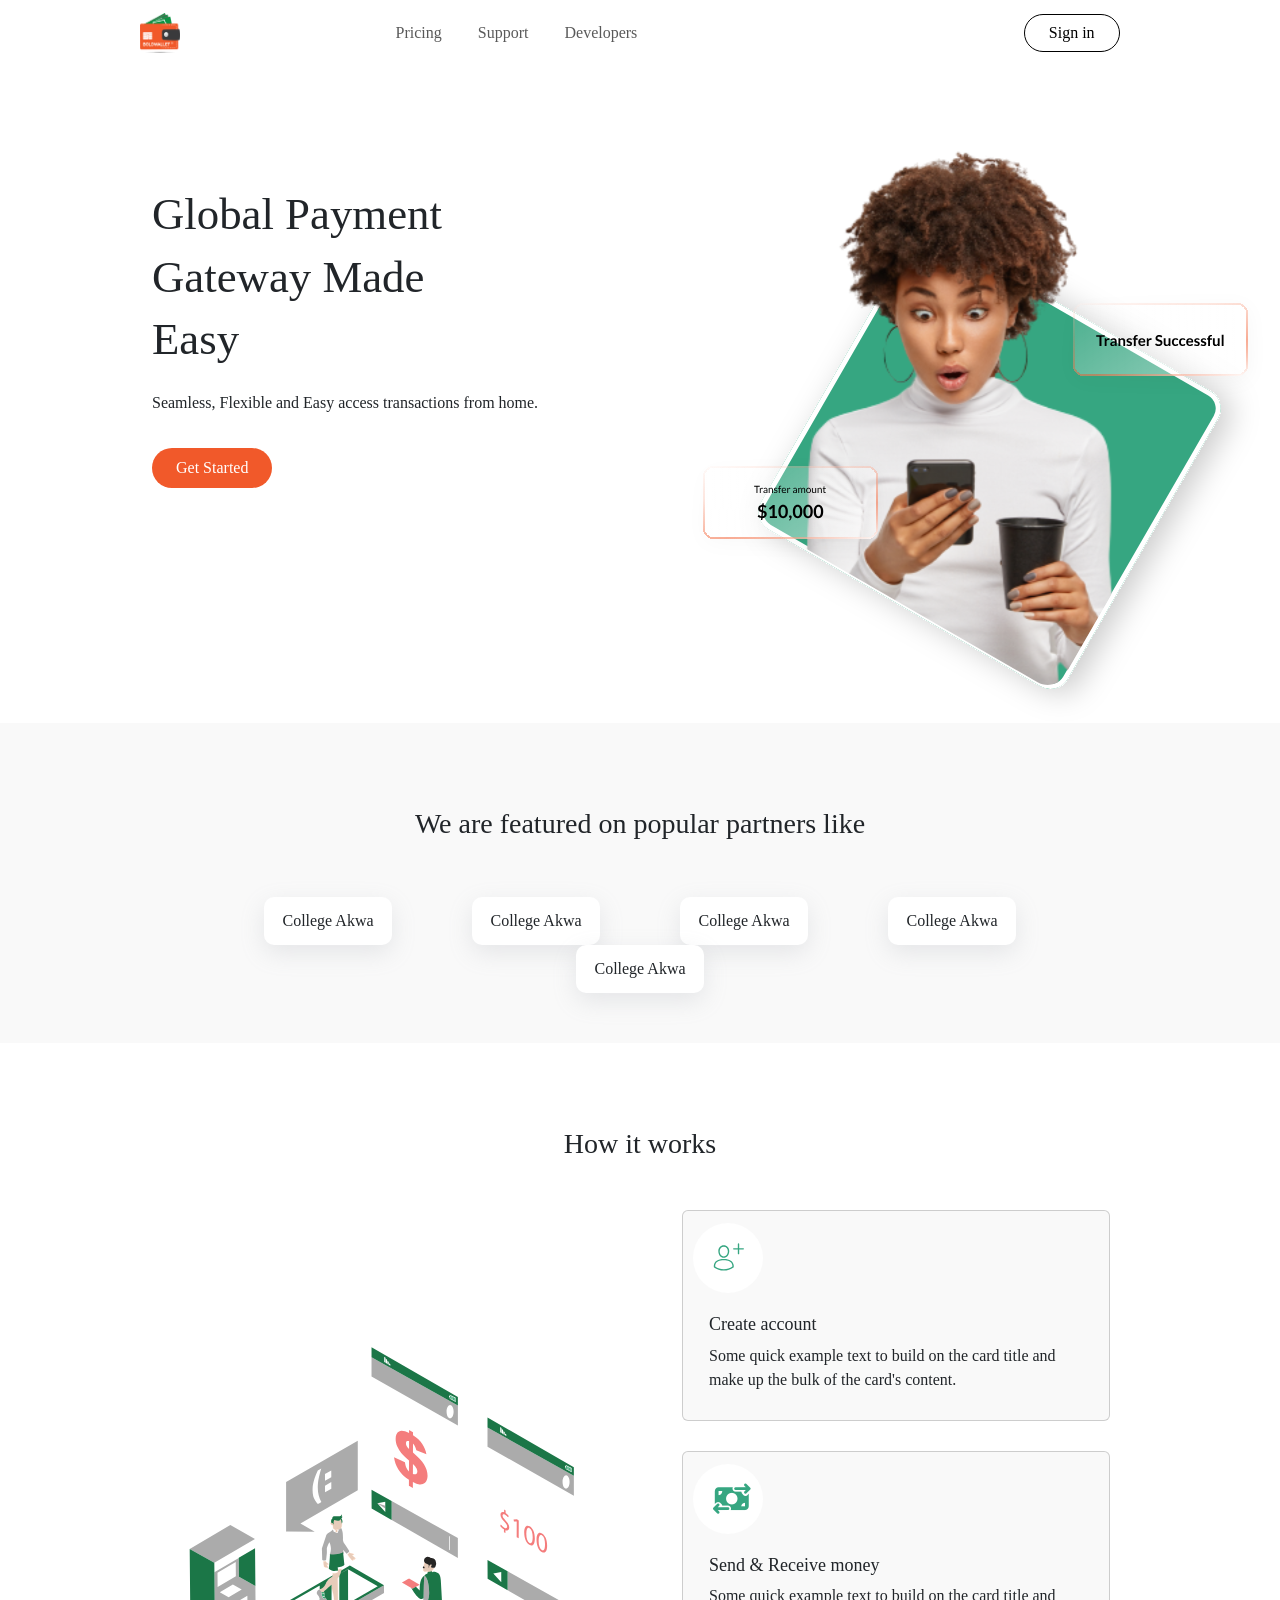
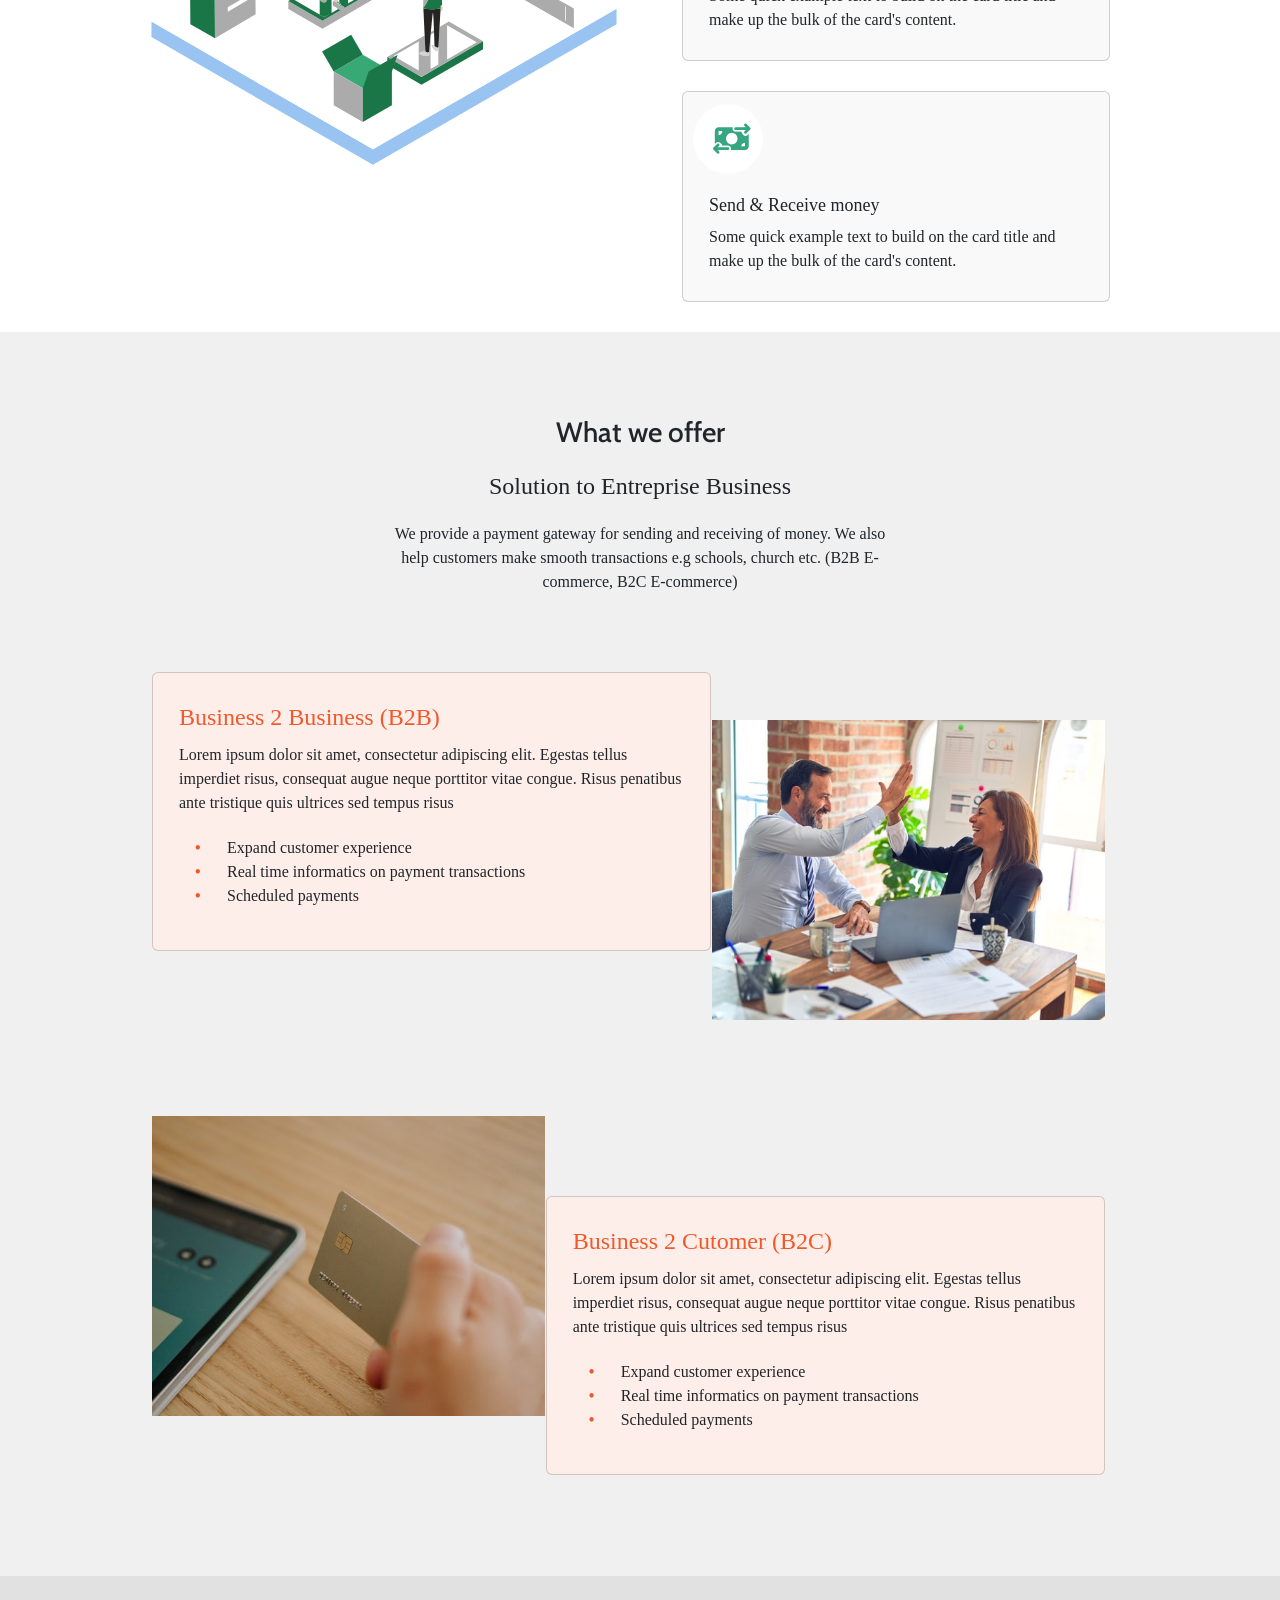
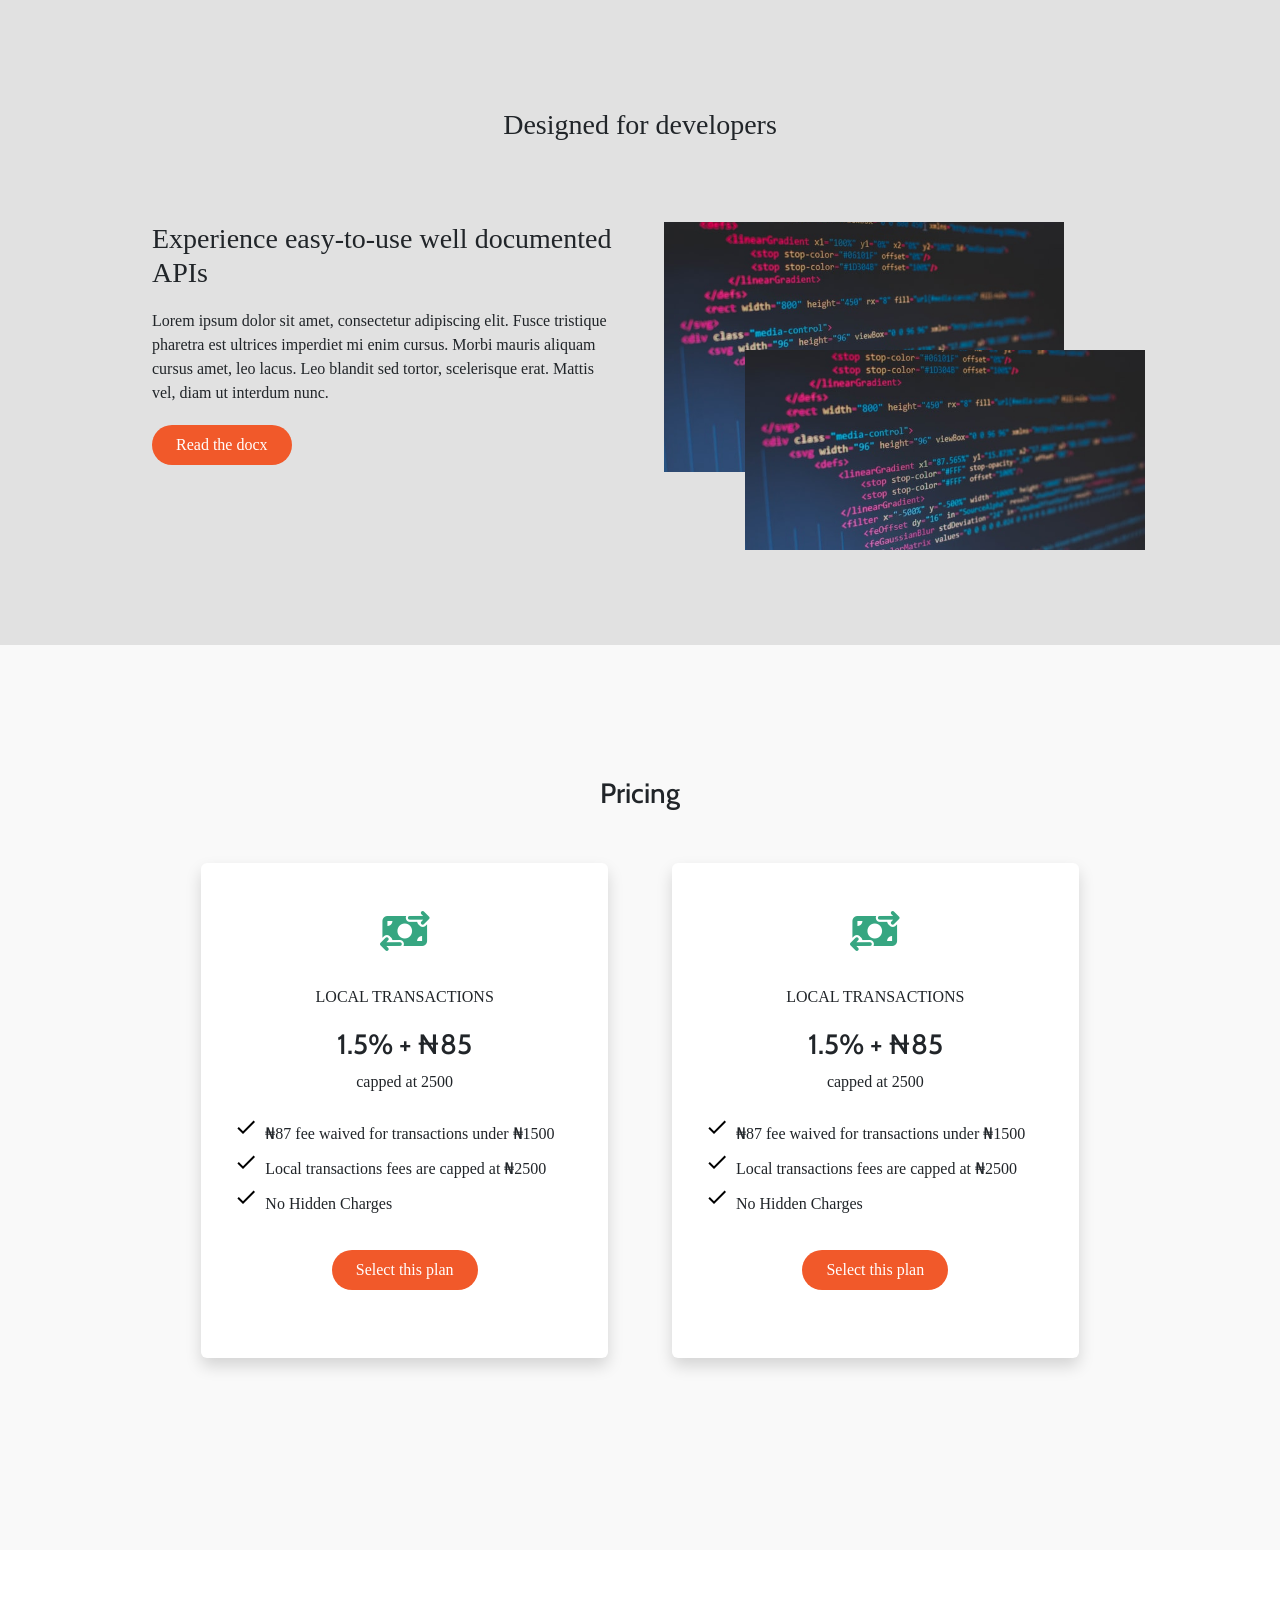
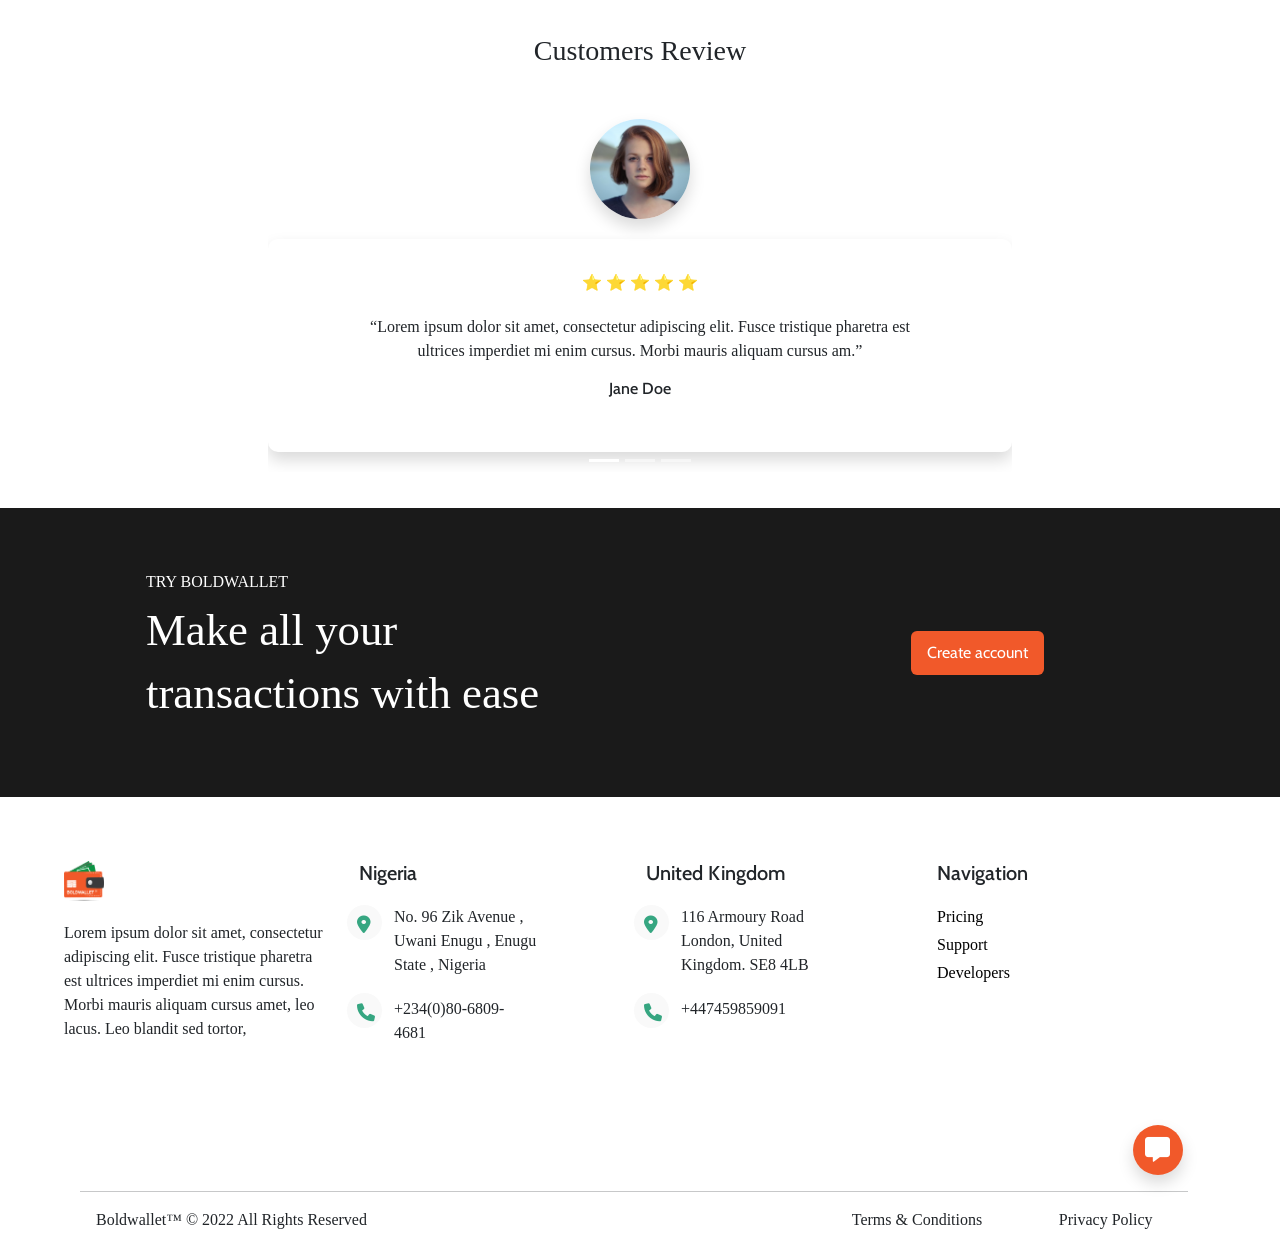
==== index.html @ fa594764 "add images and svg icons" ====
<!DOCTYPE html>
<html lang="en">
  <head>
    <meta charset="UTF-8" />
    <meta http-equiv="X-UA-Compatible" content="IE=edge" />
    <meta name="viewport" content="width=device-width, initial-scale=1.0" />
    <title>Boldwallet</title>
    <link
      href="https://cdn.jsdelivr.net/npm/bootstrap@5.1.3/dist/css/bootstrap.min.css"
      rel="stylesheet"
      integrity="sha384-1BmE4kWBq78iYhFldvKuhfTAU6auU8tT94WrHftjDbrCEXSU1oBoqyl2QvZ6jIW3"
      crossorigin="anonymous"
    />

    <link rel="preconnect" href="https://fonts.googleapis.com" />
    <link rel="preconnect" href="https://fonts.gstatic.com" crossorigin />
    <link
      href="https://fonts.googleapis.com/css2?family=Cabin:wght@700&display=swap"
      rel="stylesheet"
    />
    <link rel="stylesheet" href="css/all.css" />
    <link rel="stylesheet" href="css/style.css" />
  </head>
  <body>
    <!-- hero section -->
    <section id="hero">
      <div class="container">
        <!-- the nav section -->
        <nav class="navbar navbar-expand-lg navbar-light">
          <div class="container-fluid">
            <a class="navbar-brand" href="#">
              <img
                src="/assets/images/logo.png"
                alt=""
                width="40"
                height="40"
              />
            </a>
            <button
              class="navbar-toggler"
              type="button"
              data-bs-toggle="collapse"
              data-bs-target="#navbarNavAltMarkup"
              aria-controls="navbarNavAltMarkup"
              aria-expanded="false"
              aria-label="Toggle navigation"
            >
              <span class="navbar-toggler-icon"></span>
            </button>
            <div class="collapse navbar-collapse" id="navbarNavAltMarkup">
              <div class="navbar-nav float-right">
                <a class="nav-link" href="/pages/pricing.html">Pricing</a>
                <a class="nav-link" href="/pages/solution.html">Support</a>
                <a class="nav-link" href="/">Developers</a>
              </div>
              <div class="float-left">
                <button type="button" class="btn btn-outline-primary">
                  Sign in
                </button>
              </div>
            </div>
          </div>
        </nav>
        <div class="container hero-container">
          <div class="row hero-sec-row">
            <div class="col-lg-6 hero-text">
              <h1>Global Payment Gateway Made Easy</h1>
              <p class="subtext display-block">
                Seamless, Flexible and Easy access transactions from home.
              </p>
              <button type="button" class="btn btn-primary hero-button">
                Get Started
              </button>
            </div>
            <div class="col-lg-6 margin">
              <img src="/assets/images/hero-design.svg" alt="transfer" />
            </div>
          </div>
        </div>
        <!-- <div class="col-lg-12">
          <img src="Pattern.svg" alt="pattern" />
        </div> -->
      </div>
    </section>
    <section id="featured_partners">
      <h3 class="h3-tags">We are featured on popular partners like</h3>
      <div class="container padding margin">
        <div class="row card-row">
          <div class="col-lg-2 config-margin">
            <p class="p-subtext">College Akwa</p>
          </div>
          <div class="col-lg-2 config-margin">
            <p class="p-subtext">College Akwa</p>
          </div>

          <div class="col-lg-2 config-margin">
            <p class="p-subtext">College Akwa</p>
          </div>
          <div class="col-lg-2 config-margin">
            <p class="p-subtext">College Akwa</p>
          </div>
          <div class="col-lg-2 config-margin">
            <p class="p-subtext">College Akwa</p>
          </div>
        </div>
      </div>
    </section>
    <section id="how-it-works">
      <div class="container margin">
        <h3 class="h3-tags margin-bottom">How it works</h3>
        <div class="row">
          <div class="container col-6 margin">
            <img src="assets/images/payment-process.svg" alt="payment" />
          </div>
          <div class="container col-6">
            <div class="card feature-cards">
              <div class="circle-radius">
                <img
                  src="assets/icons/Create acct.svg"
                  class="text-orange"
                  alt="create account"
                />
              </div>
              <div class="card-body">
                <h5 class="card-title">Create account</h5>
                <p class="card-text card-subtext">
                  Some quick example text to build on the card title and make up
                  the bulk of the card's content.
                </p>
              </div>
            </div>
            <div class="card feature-cards">
              <div class="circle-radius">
                <i class="fa-solid fa-money-bill-transfer card-icons"></i>
              </div>
              <div class="card-body">
                <h5 class="card-title">Send & Receive money</h5>
                <p class="card-text card-subtext">
                  Some quick example text to build on the card title and make up
                  the bulk of the card's content.
                </p>
              </div>
            </div>
            <div class="card feature-cards">
              <div class="circle-radius">
                <i class="fa-solid fa-money-bill-transfer card-icons"></i>
              </div>
              <div class="card-body">
                <h5 class="card-title">Send & Receive money</h5>
                <p class="card-text card-subtext">
                  Some quick example text to build on the card title and make up
                  the bulk of the card's content.
                </p>
              </div>
            </div>
          </div>
        </div>
      </div>
    </section>
    <section id="what-we-offer">
      <div class="container">
        <div class="text-section-offer">
          <h3 class="h3-tag padding inter-padding">What we offer</h3>
          <h4 class="inter-padding solution-text">
            Solution to Entreprise Business
          </h4>
          <p class="inter-padding offers-subtext">
            We provide a payment gateway for sending and receiving of money. We
            also help customers make smooth transactions e.g schools, church
            etc. (B2B E-commerce, B2C E-commerce)
          </p>
        </div>
        <div class="container">
          <div class="row padding">
            <div class="col-lg-7">
              <div class="card b2b-card">
                <div class="card-body">
                  <div class="card-title b2b-card-titles">
                    Business 2 Business (B2B)
                  </div>
                  <div class="card-text">
                    <p class="card-body-text">
                      Lorem ipsum dolor sit amet, consectetur adipiscing elit.
                      Egestas tellus imperdiet risus, consequat augue neque
                      porttitor vitae congue. Risus penatibus ante tristique
                      quis ultrices sed tempus risus
                    </p>
                    <ol>
                      <li>Expand customer experience</li>
                      <li>Real time informatics on payment transactions</li>
                      <li>Scheduled payments</li>
                    </ol>
                  </div>
                </div>
              </div>
            </div>
            <div class="col-lg-5">
              <img
                src="/assets/images/businessimage.jpg"
                class="image-styling img-fluid"
                alt="business"
              />
            </div>
          </div>
        </div>
        <div class="container padding">
          <div class="row padding">
            <div class="col-lg-5 padding">
              <img
                src="/assets/images/shopping.jpg"
                class="image-styling1 img-fluid"
                alt="business"
              />
            </div>
            <div class="col-lg-7 padding">
              <div class="card b2b-card alignment">
                <div class="card-body">
                  <div class="card-title b2b-card-titles">
                    Business 2 Cutomer (B2C)
                  </div>
                  <div class="card-text">
                    <p class="card-body-text">
                      Lorem ipsum dolor sit amet, consectetur adipiscing elit.
                      Egestas tellus imperdiet risus, consequat augue neque
                      porttitor vitae congue. Risus penatibus ante tristique
                      quis ultrices sed tempus risus
                    </p>
                    <ol>
                      <li>Expand customer experience</li>
                      <li>Real time informatics on payment transactions</li>
                      <li>Scheduled payments</li>
                    </ol>
                  </div>
                </div>
              </div>
            </div>
          </div>
        </div>
      </div>
    </section>
    <section id="designed-for-developers">
      <div class="container padding">
        <div class="text-center">
          <h3 class="h3-tags">Designed for developers</h3>
        </div>
        <div class="row designed-for-devs">
          <div class="col-lg-6">
            <div class="container">
              <div class="">
                <h3 class="solution-text margin-bottom">
                  Experience easy-to-use well documented APIs
                </h3>
              </div>
              <p class="card-subtext margin-bottom">
                Lorem ipsum dolor sit amet, consectetur adipiscing elit. Fusce
                tristique pharetra est ultrices imperdiet mi enim cursus. Morbi
                mauris aliquam cursus amet, leo lacus. Leo blandit sed tortor,
                scelerisque erat. Mattis vel, diam ut interdum nunc.
              </p>
              <button
                type="button"
                class="btn btn-primary hero-button margin-bottom"
              >
                Read the docx
              </button>
            </div>
          </div>
          <div class="col-lg-6">
            <div class="container">
              <div class="row">
                <div class="col-lg-2">
                  <img
                    src="/assets/images/code.jpg "
                    class="image-style"
                    alt="coding"
                  />
                </div>
                <div class="col-lg-2">
                  <img
                    src="/assets/images/code.jpg "
                    class="image-style1"
                    alt="coding"
                  />
                </div>
              </div>
            </div>
          </div>
        </div>
      </div>
    </section>
    <section id="pricing">
      <div class="container padding">
        <h3 class="h3-tag padding margin-bottom">Pricing</h3>
        <div class="container">
          <div class="row margin">
            <div
              class="card col-5 padding-sides border-none bg shadow pricing-card"
            >
              <div class="card-body">
                <i
                  class="fa-solid fa-money-bill-transfer icon-color margin-bottom"
                ></i>
                <h6 class="regular-fonts inter-padding">LOCAL TRANSACTIONS</h6>
                <h3 class="">1.5% + ₦85</h3>
                <p class="regular-fonts">capped at 2500</p>
                <ul class="text-left card-subtext inter-padding">
                  <li>₦87 fee waived for transactions under ₦1500</li>
                  <li>Local transactions fees are capped at ₦2500</li>
                  <li>No Hidden Charges</li>
                </ul>
                <button
                  type="button"
                  class="btn btn-primary hero-button margin-bottom"
                >
                  Select this plan
                </button>
              </div>
            </div>
            <div
              class="card col-5 padding-sides border-none bg shadow pricing-card"
            >
              <div class="card-body">
                <i
                  class="fa-solid fa-money-bill-transfer icon-color margin-bottom"
                ></i>
                <h6 class="regular-fonts inter-padding">LOCAL TRANSACTIONS</h6>
                <h3 class="">1.5% + ₦85</h3>
                <p class="regular-fonts">capped at 2500</p>
                <ul class="text-left card-subtext inter-padding">
                  <li>₦87 fee waived for transactions under ₦1500</li>
                  <li>Local transactions fees are capped at ₦2500</li>
                  <li>No Hidden Charges</li>
                </ul>
                <button
                  type="button"
                  class="btn btn-primary hero-button margin-bottom"
                >
                  Select this plan
                </button>
              </div>
            </div>
          </div>
        </div>
      </div>
    </section>
    <section id="customer-review">
      <div class="container margin-bottom">
        <h3 class="h3-tags margin-bottom">Customers Review</h3>
        <div
          id="carouselExampleControls"
          class="carousel slide"
          data-bs-ride="carousel"
        >
          <div class="carousel-indicators">
            <button
              type="button"
              data-bs-target="#carouselExampleIndicators"
              data-bs-slide-to="0"
              class="active"
              aria-current="true"
              aria-label="Slide 1"
              class="orange-color"
            ></button>
            <button
              type="button"
              data-bs-target="#carouselExampleIndicators"
              data-bs-slide-to="1"
              aria-label="Slide 2"
              class="orange-color"
            ></button>
            <button
              type="button"
              data-bs-target="#carouselExampleIndicators"
              data-bs-slide-to="2"
              aria-label="Slide 3"
              class="orange-color"
            ></button>
          </div>
          <div class="carousel-inner">
            <div class="carousel-item active">
              <div class="container padding-sides">
                <img
                  src="/assets/images/userface.jpg"
                  class="margin-bottom shadow circle-image"
                  alt="users profile"
                />
              </div>
              <div
                class="container bg shadow padding-sides carousel-padding margin-bottom"
              >
                <div class="container margin-bottom">⭐ ⭐ ⭐ ⭐ ⭐</div>
                <p class="text-center regular-fonts">
                  “Lorem ipsum dolor sit amet, consectetur adipiscing elit.
                  Fusce tristique pharetra est ultrices imperdiet mi enim
                  cursus. Morbi mauris aliquam cursus am.”
                </p>
                <h6 class="inter-padding">Jane Doe</h6>
              </div>
            </div>
            <div class="carousel-item">
              <div class="container padding-sides">
                <img
                  src="/assets/images/userface.jpg"
                  class="margin-bottom shadow circle-image"
                  alt="users profile"
                />
              </div>
              <div
                class="container bg shadow padding-sides carousel-padding margin-bottom"
              >
                <div class="container margin-bottom">⭐ ⭐ ⭐ ⭐ ⭐</div>
                <p class="text-center regular-fonts">
                  “Lorem ipsum dolor sit amet, consectetur adipiscing elit.
                  Fusce tristique pharetra est ultrices imperdiet mi enim
                  cursus. Morbi mauris aliquam cursus am.”
                </p>
                <h6 class="inter-padding">Jane Doe</h6>
              </div>
            </div>
            <div class="carousel-item">
              <div class="container padding-sides">
                <img
                  src="/assets/images/userface.jpg"
                  class="margin-bottom shadow circle-image"
                  alt="users profile"
                />
              </div>
              <div
                class="container bg shadow padding-sides carousel-padding margin-bottom"
              >
                <div class="container margin-bottom">⭐ ⭐ ⭐ ⭐ ⭐</div>
                <p class="text-center regular-fonts">
                  “Lorem ipsum dolor sit amet, consectetur adipiscing elit.
                  Fusce tristique pharetra est ultrices imperdiet mi enim
                  cursus. Morbi mauris aliquam cursus am.”
                </p>
                <h6 class="inter-padding">Jane Doe</h6>
              </div>
            </div>
          </div>
          <button
            class="carousel-control-prev"
            type="button"
            data-bs-target="#carouselExampleControls"
            data-bs-slide="prev"
          >
            <span class="carousel-control-prev-icon" aria-hidden="true"></span>
            <span class="visually-hidden">Previous</span>
          </button>
          <button
            class="carousel-control-next"
            type="button"
            data-bs-target="#carouselExampleControls"
            data-bs-slide="next"
          >
            <span class="carousel-control-next-icon" aria-hidden="true"></span>
            <span class="visually-hidden">Next</span>
          </button>
        </div>
      </div>
    </section>
    <section id="make-transactions">
      <div id="make-transit" class="make-transactions">
        <div class="container">
          <div class="row margin-row">
            <div class="col-8">
              <h6 class="text-left regular-fonts">TRY BOLDWALLET</h6>
              <h1 class="text-left">Make all your transactions with ease</h1>
            </div>
            <div class="col-4 margin">
              <button
                type="button"
                class="btn btn-secondary orange-color create-account"
              >
                Create account
              </button>
            </div>
          </div>
        </div>
      </div>
    </section>
    <section id="footer">
      <div class="container-fluid">
        <div class="row margin-row text-left">
          <div class="col-3">
            <img
              src="/assets/images/logo.png"
              alt="logo"
              class="margin-bottom"
              width="40"
              height="40"
            />
            <p class="regular-fonts text-left">
              Lorem ipsum dolor sit amet, consectetur adipiscing elit. Fusce
              tristique pharetra est ultrices imperdiet mi enim cursus. Morbi
              mauris aliquam cursus amet, leo lacus. Leo blandit sed tortor,
            </p>
          </div>
          <div class="col-3 padding-sides">
            <h5 class="text-left margin-bottom">Nigeria</h5>
            <div class="row">
              <div class="row">
                <div class="container text-left row">
                  <i
                    class="fa-solid fa-location-dot icon-color col-3 icon-style text-lefts"
                  ></i>
                  <p class="text-left regular-fonts col-9">
                    No. 96 Zik Avenue , Uwani Enugu , Enugu State , Nigeria
                  </p>
                </div>
              </div>

              <div class="row">
                <div class="row">
                  <div class="container text-left row">
                    <i
                      class="fa-solid fa-phone icon-color col-3 icon-style text-lefts"
                    ></i>
                    <p class="text-left regular-fonts col-9 padding-top-little">
                      +234(0)80-6809-4681
                    </p>
                  </div>
                </div>
              </div>
            </div>
          </div>
          <div class="col-3">
            <h5 class="text-left margin-bottom">United Kingdom</h5>
            <div class="row">
              <div class="row">
                <div class="container text-left row">
                  <i
                    class="fa-solid fa-location-dot icon-color col-3 icon-style text-lefts"
                  ></i>
                  <p class="text-left regular-fonts col-9">
                    116 Armoury Road London, United Kingdom. SE8 4LB
                  </p>
                </div>
              </div>

              <div class="row">
                <div class="row">
                  <div class="container text-left row">
                    <i
                      class="fa-solid fa-phone icon-color col-3 icon-style text-lefts"
                    ></i>
                    <p class="text-left regular-fonts col-9 padding-top-little">
                      +447459859091
                    </p>
                  </div>
                </div>
              </div>
            </div>
          </div>
          <div class="col-3">
            <h5 class="text-left margin-bottom">Navigation</h5>
            <div class="row">
              <div class="row">
                <div class="container text-left row">
                  <a href="#" class="text-left regular-fonts col-9">Pricing</a>
                </div>
              </div>

              <div class="row">
                <div class="row">
                  <div class="container text-left row">
                    <a
                      href="#"
                      class="text-left regular-fonts col-9 padding-top-little"
                    >
                      Support
                    </a>
                  </div>
                </div>
                <div class="row">
                  <div class="container text-left row">
                    <a
                      href=""
                      class="text-left regular-fonts col-9 padding-top-little"
                    >
                      Developers
                    </a>
                  </div>
                </div>
              </div>
            </div>
          </div>
        </div>
        <div class="container padding-sides">
          <div class="circle-chat shadow">
            <i class="fa-solid fa-message icon-size"></i>
          </div>
          <hr />
          <div class="row">
            <div class="col-8">
              <p class="regular-fonts text-left padding-sides">
                Boldwallet™ © 2022 All Rights Reserved
              </p>
            </div>
            <div class="col-2 regular-fonts">
              <p>Terms & Conditions</p>
            </div>
            <div class="col-2 regular-fonts">Privacy Policy</div>
          </div>
        </div>
      </div>
    </section>
    <script
      src="https://cdn.jsdelivr.net/npm/bootstrap@5.1.3/dist/js/bootstrap.bundle.min.js"
      integrity="sha384-ka7Sk0Gln4gmtz2MlQnikT1wXgYsOg+OMhuP+IlRH9sENBO0LRn5q+8nbTov4+1p"
      crossorigin="anonymous"
    ></script>
  </body>
</html>
---- css/style.css ----
body {
  background-color: white;
  text-align: center;
  font-family: "cabin";
  position: absolute;
  overflow-x: hidden;
}

/* general layout */
.padding {
  padding-top: 3em;
}
.display-block {
  display: block;
  width: 100%;
}
a {
  text-decoration: none;
  color: black;
}
.orange-color {
  background-color: #f1592a;
}
.text-orange {
  /* filter:  */
}
.padding-top-little {
  padding-top: 4px;
}

.bg {
  background-color: #fff;
}
.shadow {
  box-shadow: rgba(0, 0, 0, 0.1) 0px 1px 3px 0px,
    rgba(0, 0, 0, 0.06) 0px 1px 2px 0px;
}
.border-none {
  border: none;
}
.regular-fonts {
  font-family: "cabin-regular";
}
.icon-color {
  color: #36a681;
}
.padding-sides {
  padding: 0 1em;
}
.text-center {
  text-align: center;
}
.text-left {
  text-align: left;
}
.text-right {
  text-align: right;
}
.inter-padding {
  padding-bottom: 14px;
}
.margin-bottom {
  margin-bottom: 20px;
}
.margin {
  margin: auto;
  justify-content: center;
  text-align: center;
}

/* the hero section of the site  */
#hero {
  padding: 0% 10%;
}

.navbar {
  padding-top: 20px 8%;
  text-align: center;
}
.navbar-nav {
  text-align: center;
}

.navbar-brand {
  margin-right: 20%;
  margin-left: 0%;
}
.nav-link {
  font-family: "cabin-medium";
  font-weight: 400;
  margin: 0 10px;
}
.float-left {
  float: left;
  position: relative;
  width: 15%;
}
.float-right {
  float: right;
  position: relative;
  width: 85%;
}
.btn-outline-primary {
  color: black;
  border-color: black;
  border-radius: 35px;
  padding: 0.4em 1.5em;
  font-family: "cabin-regular";
  /* font-weight: 400; */
  text-align: right;
  font-size: 14;
  /* position: relative; */
  /* margin: auto; */
}
.collapse {
  text-align: center;
}
/* .container {
  padding: 0%;
  width: 100vw;
} */
h1 {
  text-align: left;
  padding-right: 30%;
  line-height: 1.4em;
  font-family: "cabin-bold";
  font-size: 2.8em;
}
/* hero sectiion styling */
.hero-sec-row {
  padding-top: 3em;
  text-align: center;
  margin: auto;
  /* justify-content: center; */
  /* align-items: center; */
}
.hero-container {
  padding-top: 20px;
  text-align: right;
  justify-content: right;
  line-height: 1.5em;
}
.hero-text {
  padding: 5% 0%;
  text-align: left;
  line-height: 3em;
}
.subtext {
  /* text-align: right; */
  float: left;
  font-family: "cabin-medium";
  /* font-weight: 400; */
}
.hero-button {
  border-radius: 35px;
  border: none;
  background-color: #f1592a;
  color: white;
  padding: 0.5em 1.5em;
  font-family: "cabin-regular";
}
/* the featured partners section */
#featured_partners {
  background-color: #f9f9f9;
  padding: 0% 10%;
  text-align: center;
  padding-bottom: 50px;
}
.h3-tags {
  font-family: "cabin-medium";
  padding-top: 3em;
}

i {
  color: black;
  font-size: 40px;
  padding-bottom: 0.4em;
}
.config-margin {
  margin: 0 40px;
  background-color: white;
  border-radius: 10px;
  box-shadow: rgba(149, 157, 165, 0.2) 0px 8px 24px;
  height: 3em;
  width: 8em;
  text-align: center;
}
/* how it works section */
#how-it-works {
  padding: 0% 10%;
  text-align: center;
  /* padding: auto; */
  /* margin: auto; */
}
.p-subtext {
  font-family: "cabin-regular";
  /* padding: auto; */
  margin-top: 12px;
  /* padding: 20px 20px 10px px; */
  text-align: center;
  font-size: 16px;
}
.circle-radius {
  align-items: center;
  border-radius: 100%;
  width: 70px;
  padding: 20px 20px 0px 20px;
  height: 70px;
  /* display: flex; */
  background-color: #fff;
  text-align: center;
  margin-bottom: 5px;
}
.card-row {
  /* text-align: center; */
  justify-content: center;
}
.card-icons {
  color: #36a681;
  font-size: 30px;
}
/* card parent container */
.feature-cards {
  text-align: left;
  padding: 12px 10px;
  margin: 30px;
  background-color: #f9f9f9;
  /* line-height: 50px; */
}

.card-subtext {
  font-family: "cabin-regular";
  font-size: 16px;
}
.card-title {
  font-family: "cabin-bold";
  font-size: 18px;
}
/* what we offer */
#what-we-offer {
  background-color: #f0f0f0;
  padding: 0% 10%;
  text-align: center;
  padding-bottom: 10em;
}
.solution-text {
  font-family: "cabin-regular";
  font-size: 24;
}
.offers-subtext {
  font-family: "cabin-regular";
  text-align: center;
}
.text-section-offer {
  padding: 0 15em;
}
/* list styling */
.b2b-card {
  padding: 10px 10px;
  text-align: left;
  justify-content: center;
  background-color: #feeeea;
}
.card-body-text {
  font-family: "cabin-regular";
}
ol {
  list-style-type: none;
  padding-top: 5px;
  font-family: "cabin-regular";
}

ol li::before {
  content: "\2022";
  color: #f1592a;
  font-weight: bold;
  display: inline-block;
  width: 2em;
  margin-left: -1em;
}
.b2b-card-titles {
  color: #f1592a;
  font-size: 24px;
  font-family: "cabin-medium";
}
.alignment {
  position: relative;
  float: right;
  top: 5em;
  right: 23px;
}
.image-styling {
  height: 400px;
  position: relative;
  float: right;
  top: 3em;
  right: 23px;
  width: 600px;
  height: 300px;
  object-fit: cover;
}

.image-styling1 {
  height: 400px;
  position: relative;
  width: 600px;
  height: 300px;
  object-fit: cover;
}

/* designed for developers */
#designed-for-developers {
  background-color: #e1e1e1;
  padding: 0% 10%;
  padding-bottom: 10em;
}
.designed-for-devs {
  margin-top: 5em;
  text-align: left;
}
.image-style {
  height: 250px;
  width: 400px;
  object-fit: cover;
}
.image-style1 {
  height: 200px;
  width: 400px;
  object-fit: cover;
  position: relative;
  top: 8em;
}
.pricing-card {
  margin: 2em;
  padding: 2em 1em;
}
ul {
  list-style-image: url("../assets/done.svg");
  padding-top: 5px;
  font-family: "cabin-regular";
  line-height: 2em;
}
#pricing {
  background-color: #f9f9f9;
  padding: 0% 10%;
  padding-bottom: 10em;
}

ul li::before {
  /* content: "\2022"; */
  color: #f1592a;
  font-weight: bold;
  display: inline-block;
  width: 2em;
  align-items: center;

  /* margin-left: -1em; */
}
#customer-review {
  padding: 0% 10%;
}
/* user review section */
.carousel {
  padding: 1em 8em;
}
.carousel-padding {
  padding: 2em 5em;
  border-radius: 10px;
}
.circle-image {
  border-radius: 50%;
  /* padding: 2em; */
  object-fit: cover;
  height: 100px;
  width: 100px;
  margin-top: 1em;
}
.create-account {
  padding: 10px 1em;
  border: none;
}
#make-transactions {
  width: max-content;
  width: 100vw;
}

.make-transactions {
  background-color: #1a1a1a;
  color: #fff;
  text-align: center;
  padding: 0;
  /* justify-content: center; */
  align-items: center;
}
/* .container-fluid :hover {
  background-color: none;
  width: 100%;
  padding-right: 0;
  padding-left: 0;
} */
.full-width {
  padding-left: 0;
  padding-right: 0;
}
.full-width {
  margin-right: 0;
  margin-left: 0;
}
.full-width .col-md-12 {
  padding-left: 0;
  padding-right: 0;
}
.margin-row {
  padding: 4em;
}
.icon-style {
  font-size: 18px;
  background-color: #f9f9f9;
  border-radius: 50%;
  height: 35px;
  width: 35px;
  padding: 10px;
}
.container-fluid {
  width: 100vw;
}
/* floating chat icon */
.circle-chat {
  position: relative;
  background-color: #f1592a;
  color: white;
  border: none;
  border-radius: 30px;
  height: 50px;
  width: 50px;
  z-index: 1;
  left: 95%;
  padding: 12px;
}
.icon-size {
  font-size: 25px;
  color: white;
}
/* css for the pricing page */
.explicitly-defined {
  margin-bottom: 20px;
  font-size: 40px;
}
.it-pays-font {
  font-size: 20px;
}
/* style for solutions page */
/* the accordion styles */

.sizing-containers {
  width: 70%;
  height: 30%;
}
.border-radius {
  border-radius: 15px;
  background-color: #f9f9f9;
  border: none;
  padding: 30px;
}
.bg-black {
  background-color: black;
}
.border-container {
  border-radius: 50px;
  height: 60px;
  width: 50%;
  background-color: #feeeea;
  padding: 1.5% 30px;
  text-align: center;
}
.small-font {
  font-size: 16px;
  color: #f1592a;
}
.search-icon-color {
  color: #707070;
}
/* developers section sytling*/
.solution-side-nav {
  padding: 50px 20%;
  /* margin-left: 13%; */
  text-align: left;
  background-color: #f9f9f9;
}
.container-fluid {
  padding-left: 0;
}
.solution-side-text {
  padding: 2px;
}
#developer-sec {
  margin-top: 40px;
}
.developer-section-text {
  padding: 0 10em;
}
/* sign up page styling */
.btn:hover {
  background-color: #f1592a;
  color: white;
  border-color: #1a1a1a;
}

.google-btn {
  border-radius: 10px;
  align-items: center;

  /* padding: 10px;s */
}
.google-logo {
  height: 40px;
  width: 40px;
  object-fit: contain;
}
.logo-style {
  height: 50px;
  width: 50px;
  object-fit: contain;
}
.padding-none {
  padding-left: 0;
  padding-right: 0;
  margin: 0;
}
.sign-up-text {
  padding-top: 3%;
  align-items: center;
}
.padding-sign-signup {
  padding: 0 40%;
}
.form-input-style {
  padding: 1em;
  border-radius: 10px;
  background-color: #f9f9f9;
}
.Sign-btn {
  padding: 1em 6em;
  background-color: #f1592a;
  border-radius: 10px;
  color: white;
}
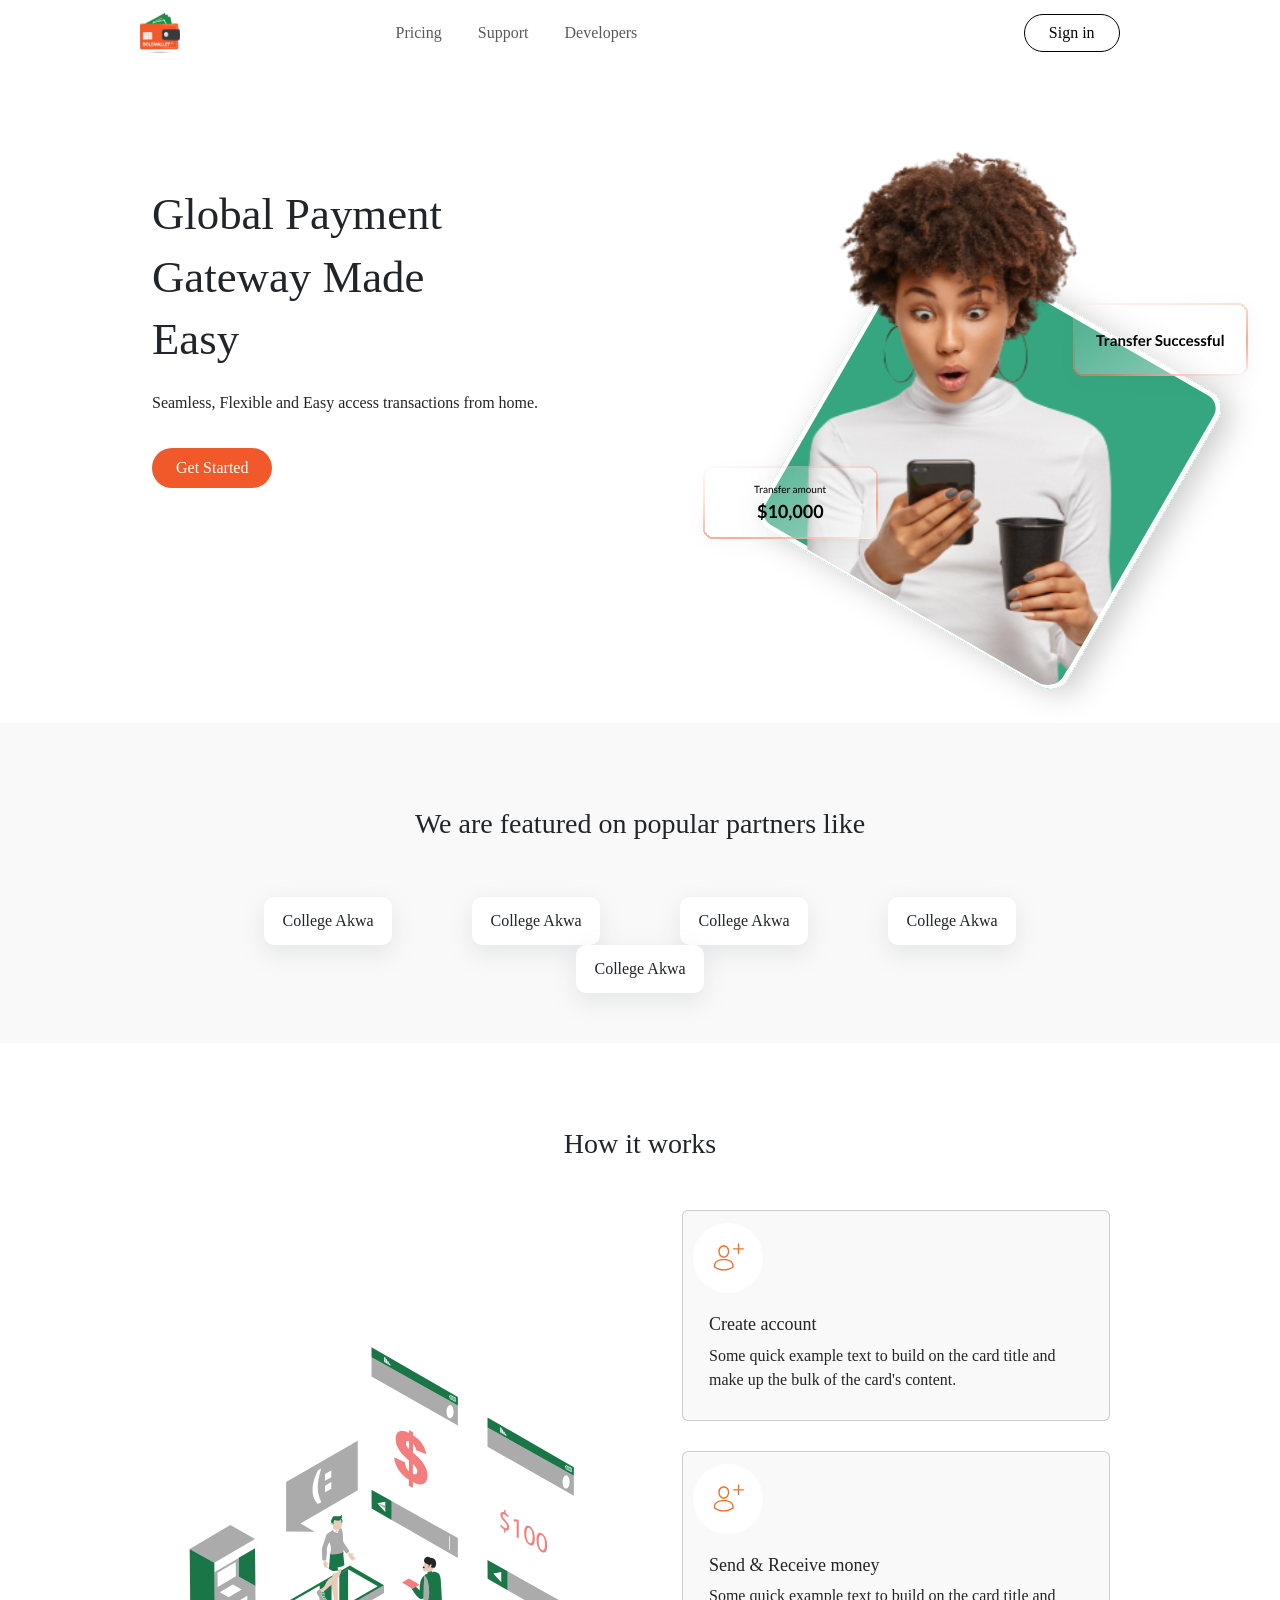
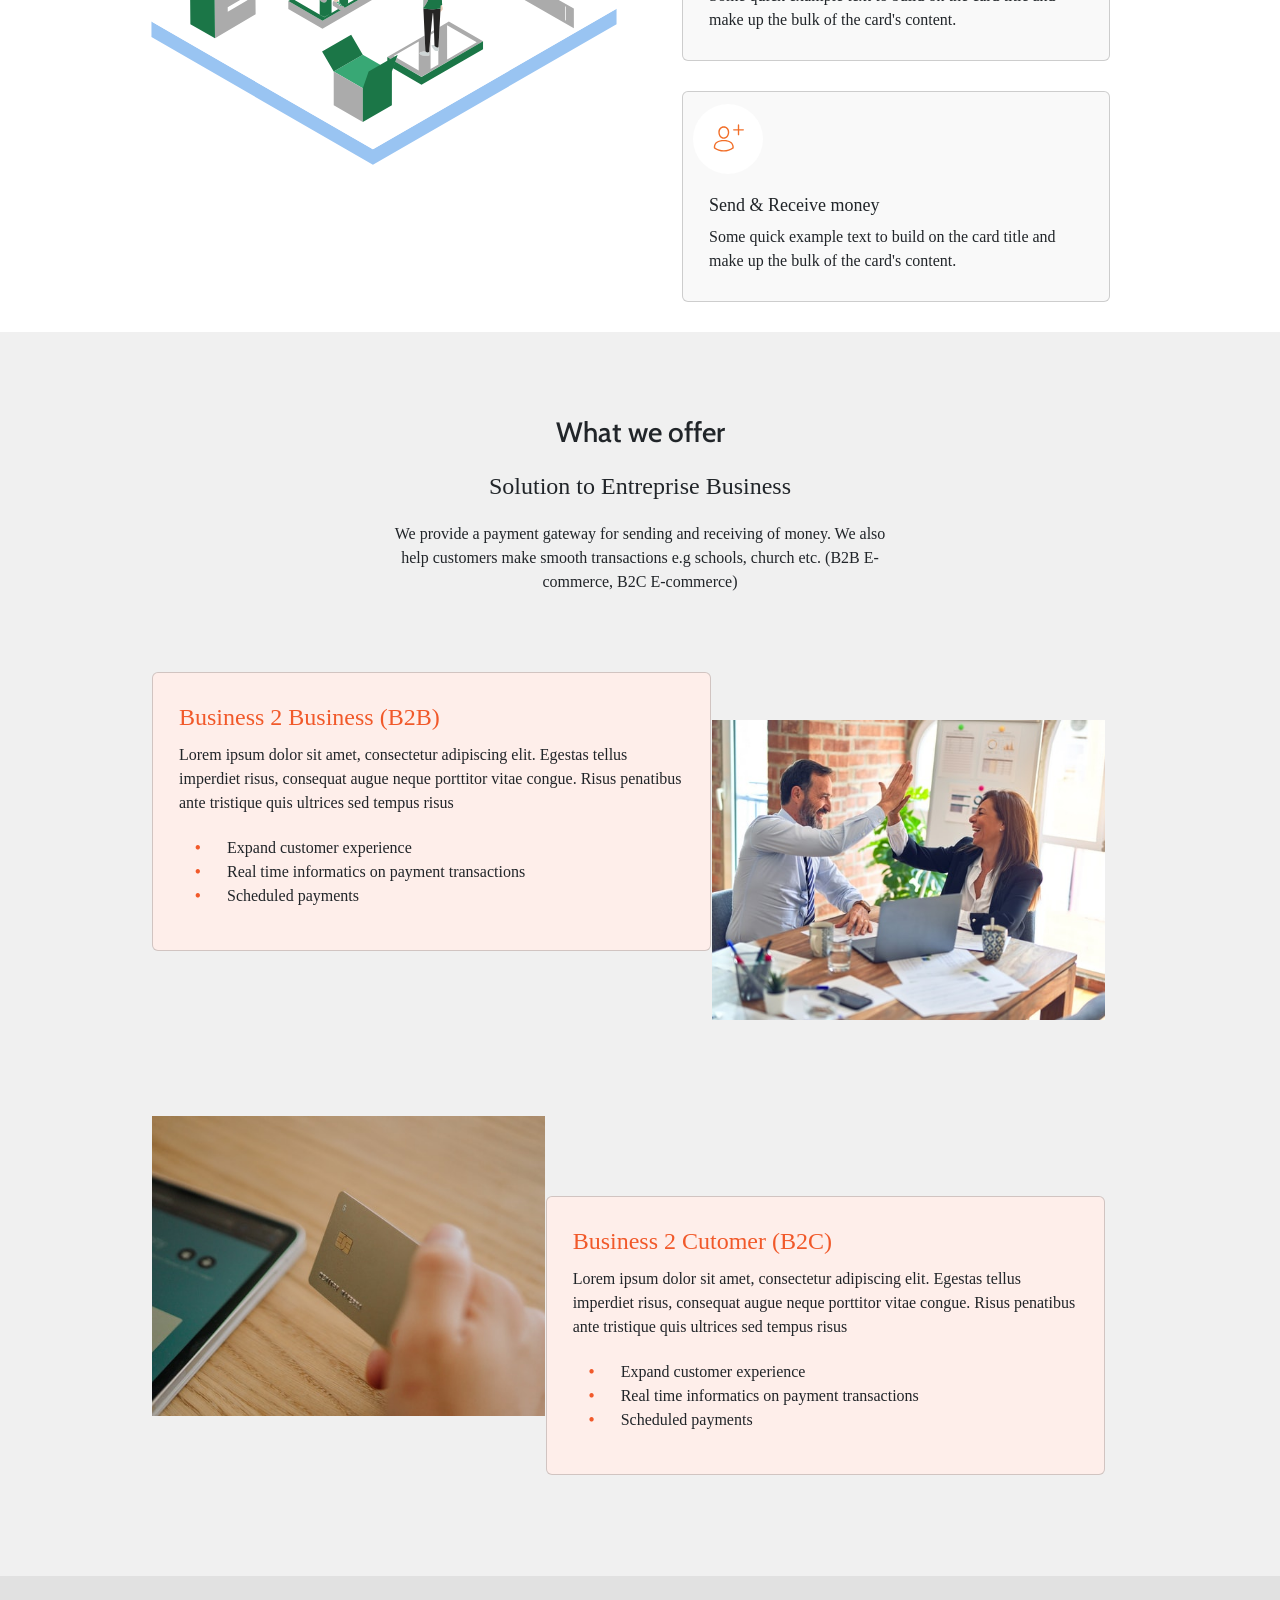
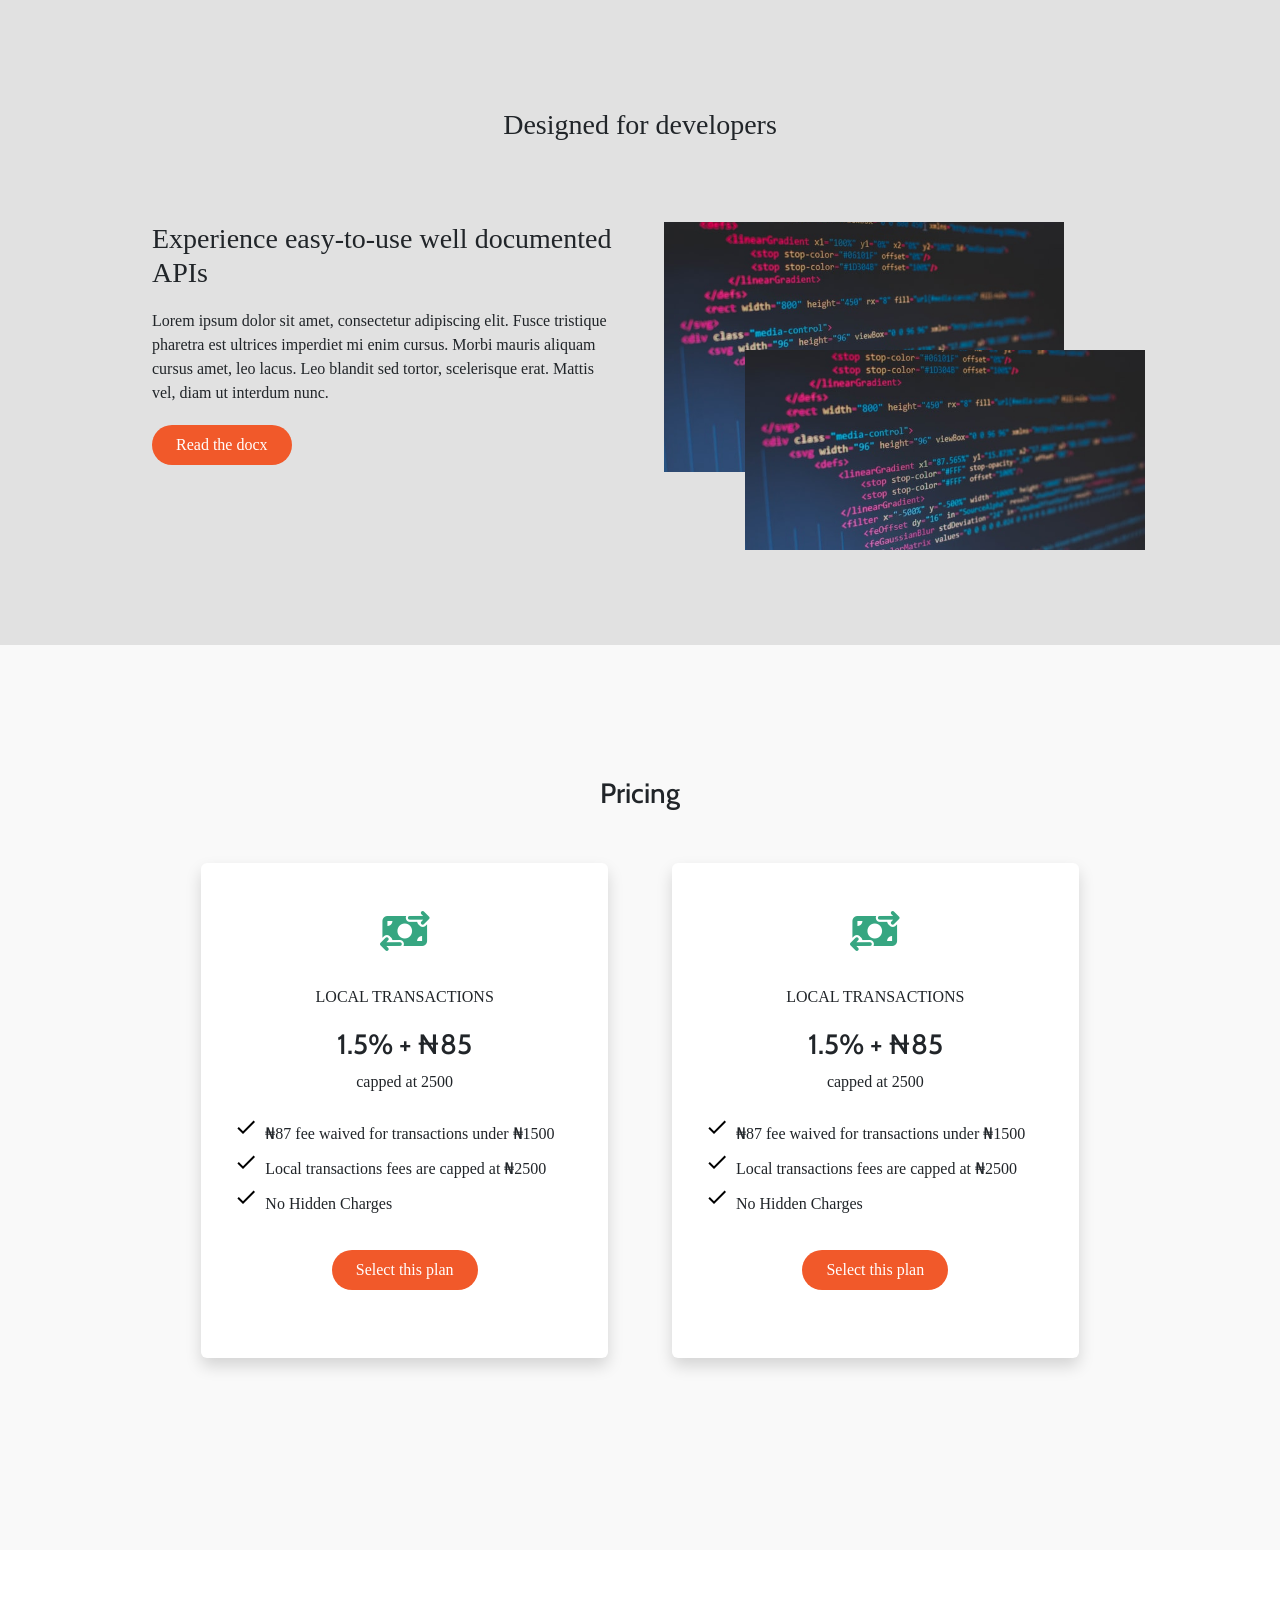
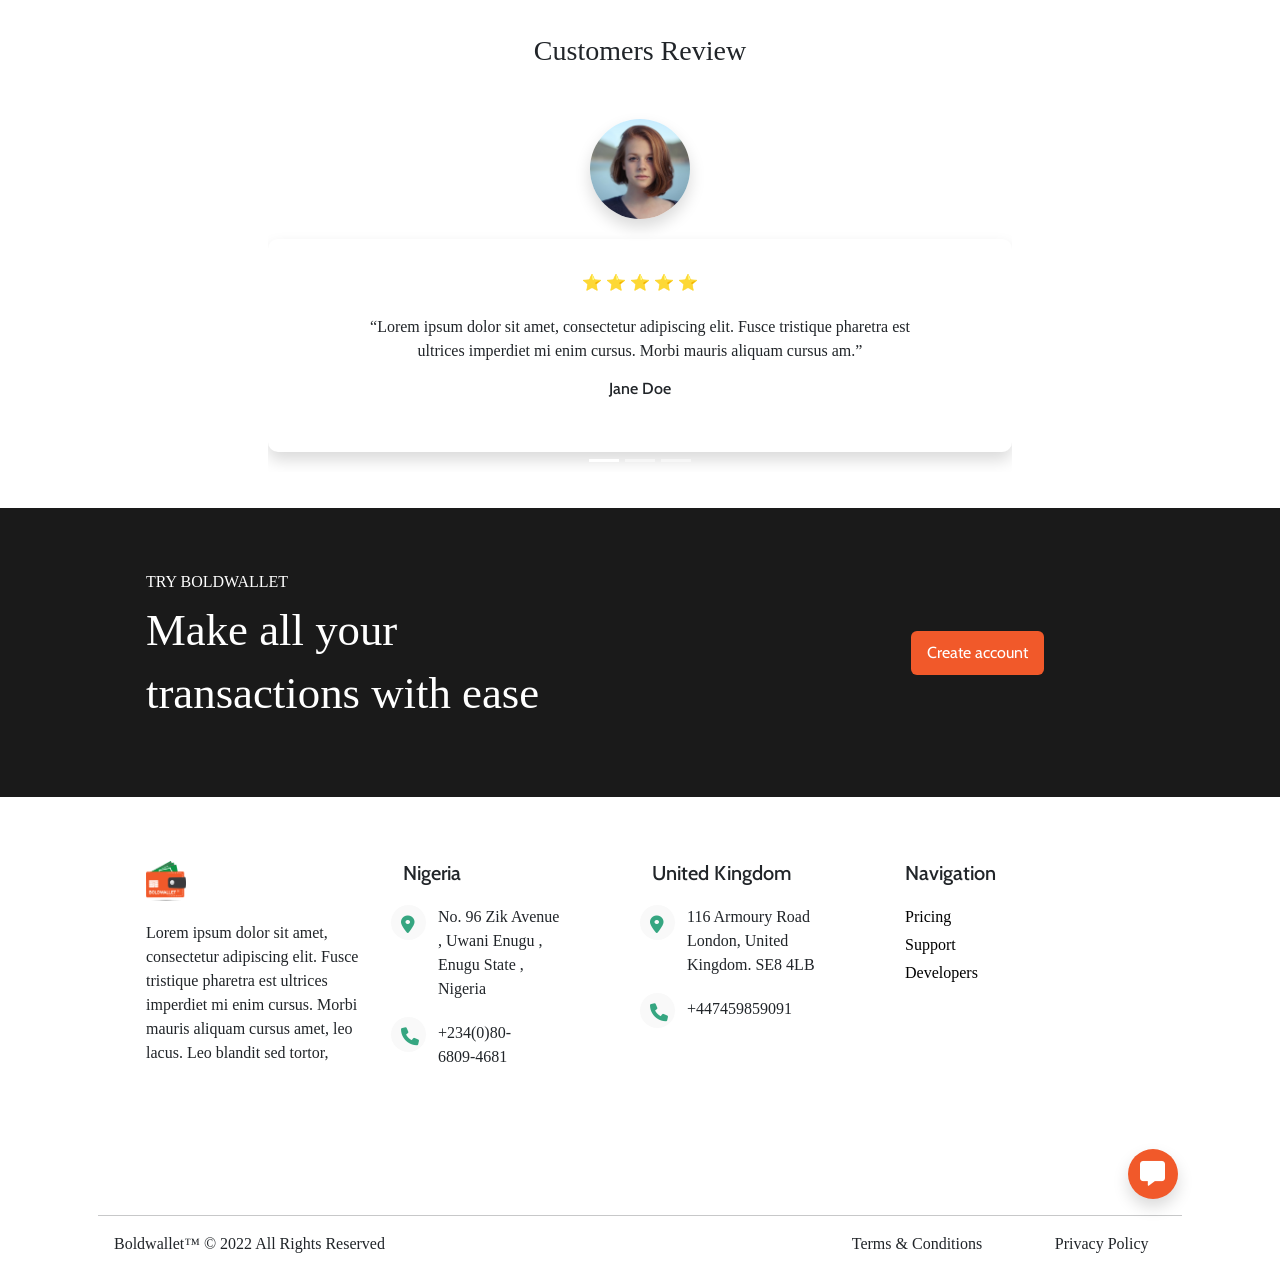
==== commit bac49ac0: "css styling" ====
--- a/index.html
+++ b/index.html
@@ -131,7 +131,11 @@
             </div>
             <div class="card feature-cards">
               <div class="circle-radius">
-                <i class="fa-solid fa-money-bill-transfer card-icons"></i>
+                <img
+                  src="assets/icons/Create acct.svg"
+                  class="text-orange"
+                  alt="create account"
+                />
               </div>
               <div class="card-body">
                 <h5 class="card-title">Send & Receive money</h5>
@@ -141,16 +145,22 @@
                 </p>
               </div>
             </div>
-            <div class="card feature-cards">
-              <div class="circle-radius">
-                <i class="fa-solid fa-money-bill-transfer card-icons"></i>
-              </div>
-              <div class="card-body">
-                <h5 class="card-title">Send & Receive money</h5>
-                <p class="card-text card-subtext">
-                  Some quick example text to build on the card title and make up
-                  the bulk of the card's content.
-                </p>
+            
+              <div class="card feature-cards">
+                <div class="circle-radius">
+                  <img
+                    src="assets/icons/Create acct.svg"
+                    class="text-orange"
+                    alt="create account"
+                  />
+                </div>
+                <div class="card-body">
+                  <h5 class="card-title">Send & Receive money</h5>
+                  <p class="card-text card-subtext">
+                    Some quick example text to build on the card title and make
+                    up the bulk of the card's content.
+                  </p>
+                </div>
               </div>
             </div>
           </div>
@@ -480,7 +490,7 @@
       </div>
     </section>
     <section id="footer">
-      <div class="container-fluid">
+      <div class="container">
         <div class="row margin-row text-left">
           <div class="col-3">
             <img
--- a/css/style.css
+++ b/css/style.css
@@ -7,6 +7,13 @@
 }
 
 /* general layout */
+.height {
+  height: 100%;
+  width: 5%;
+}
+.margin-both-side {
+  margin: 3em 0 8em 0;
+}
 .padding {
   padding-top: 3em;
 }
@@ -22,7 +29,8 @@
   background-color: #f1592a;
 }
 .text-orange {
-  /* filter:  */
+  filter: invert(43%) sepia(92%) saturate(2718%) hue-rotate(346deg)
+    brightness(99%) contrast(91%);
 }
 .padding-top-little {
   padding-top: 4px;
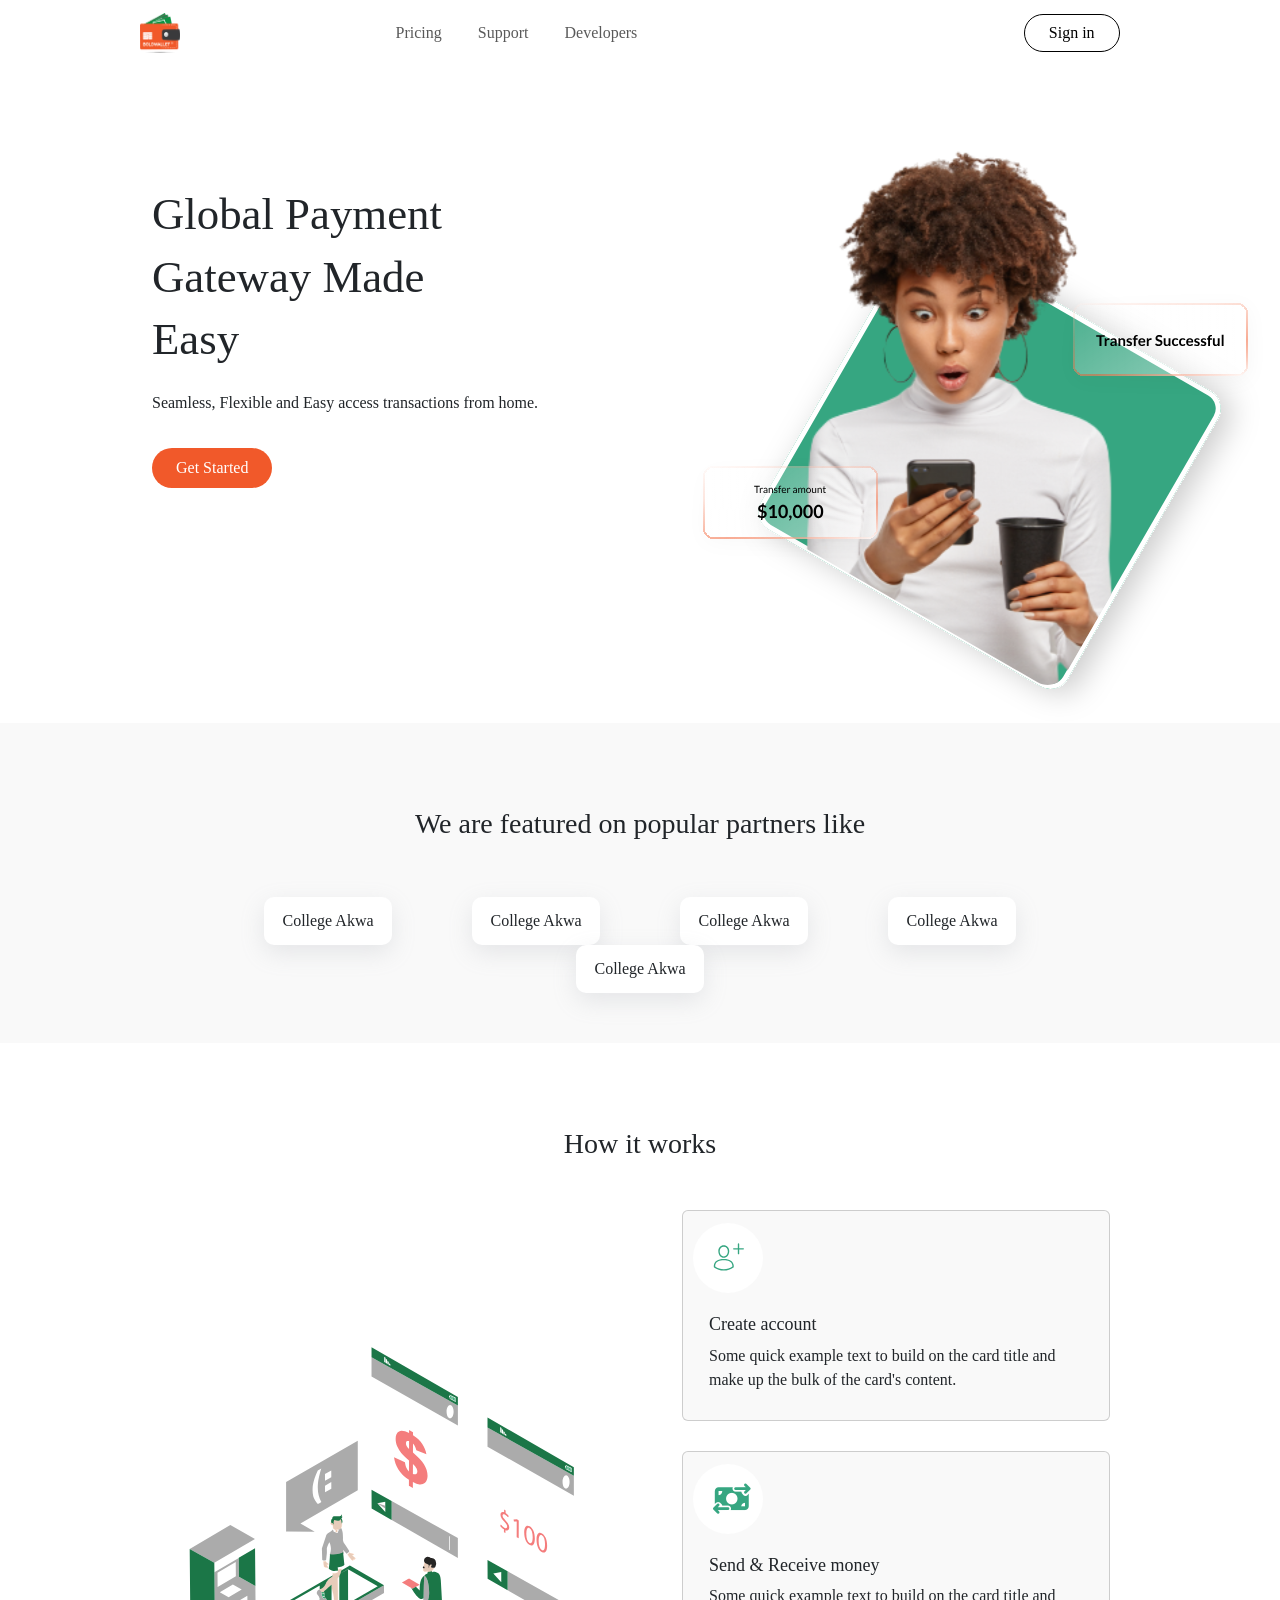
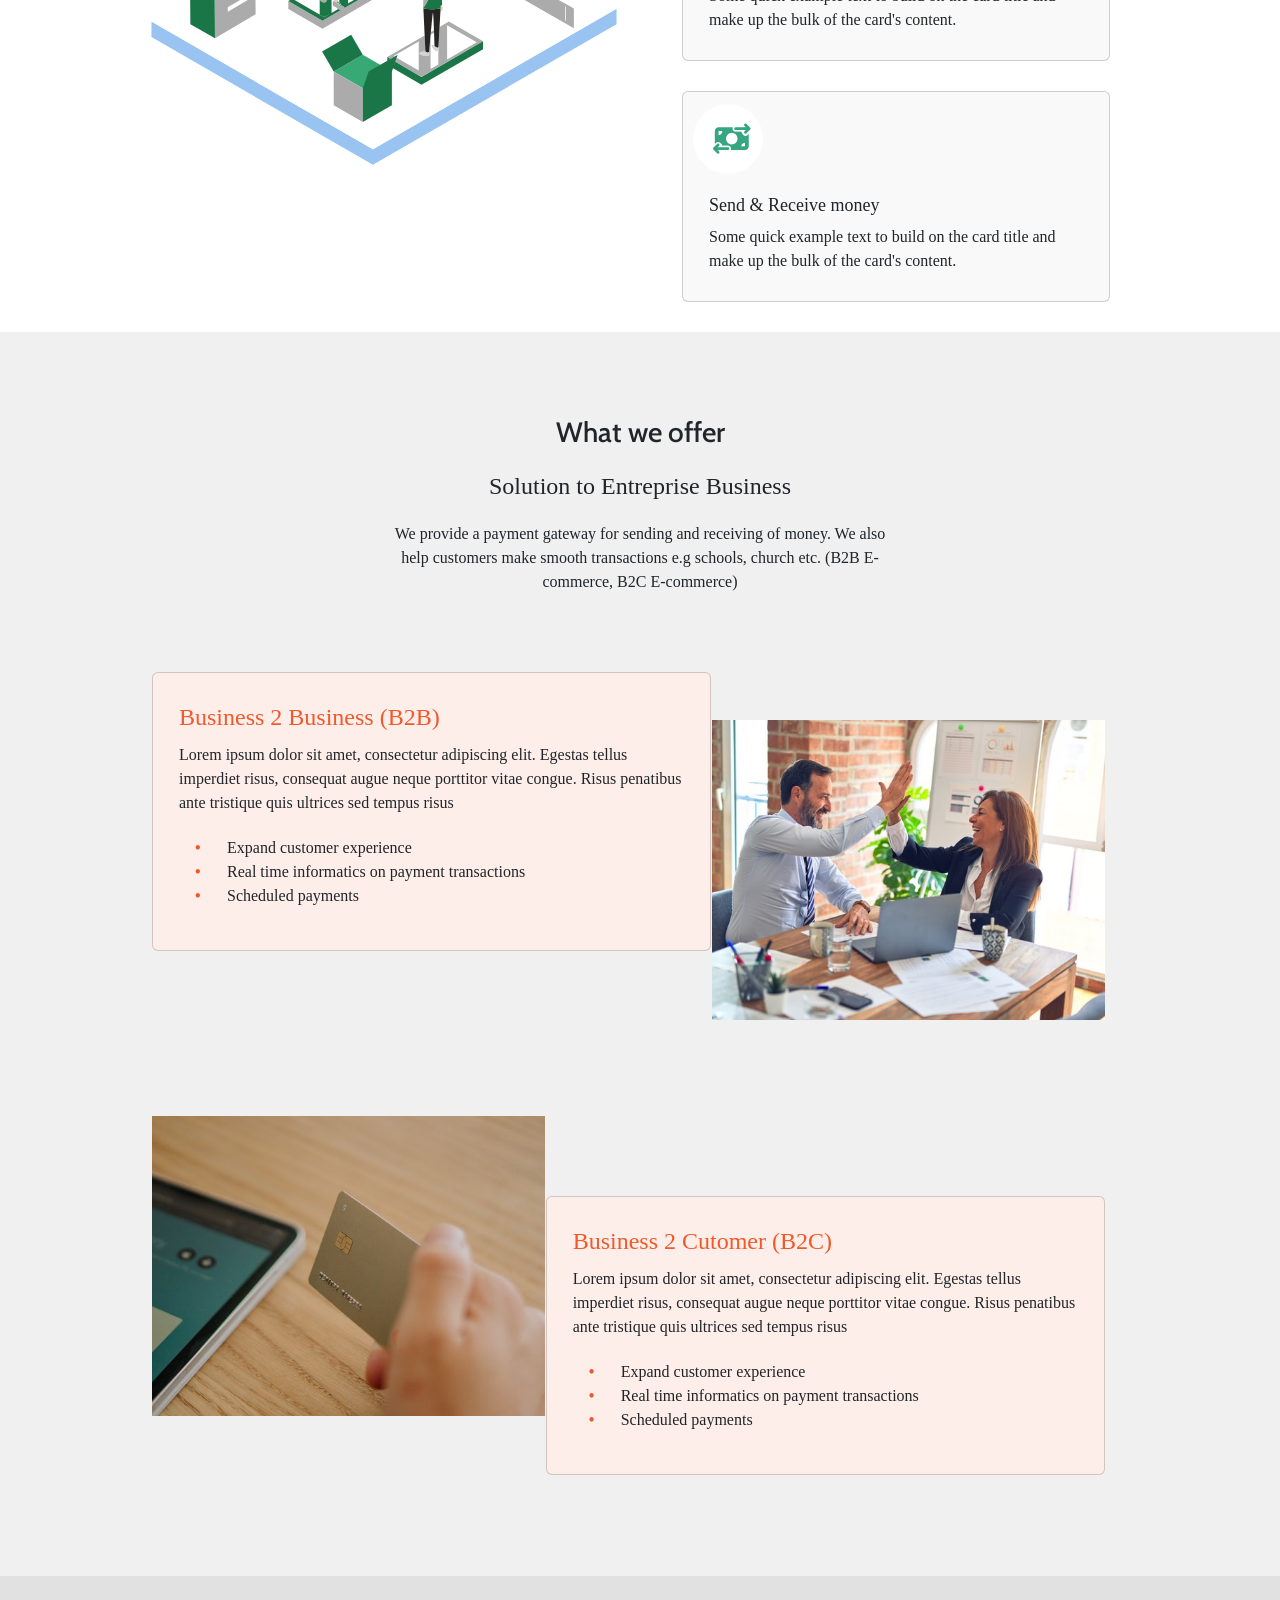
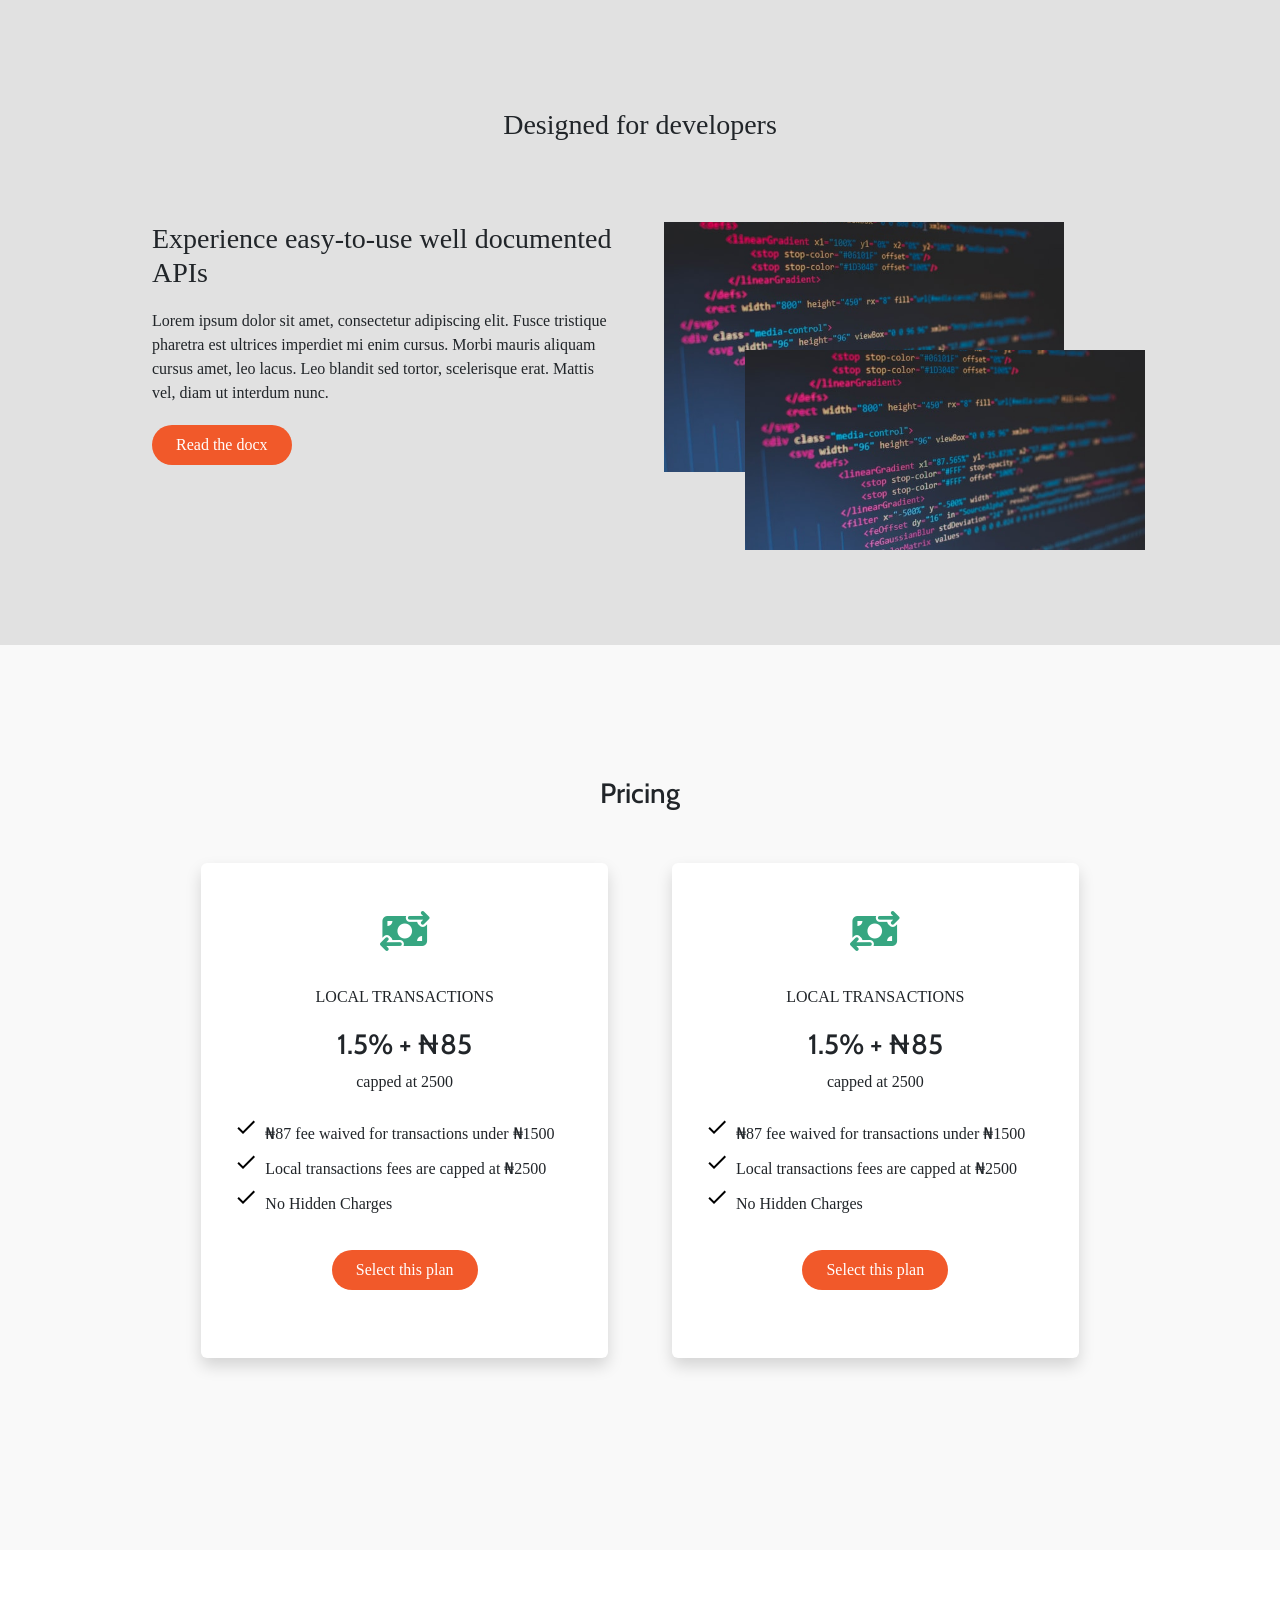
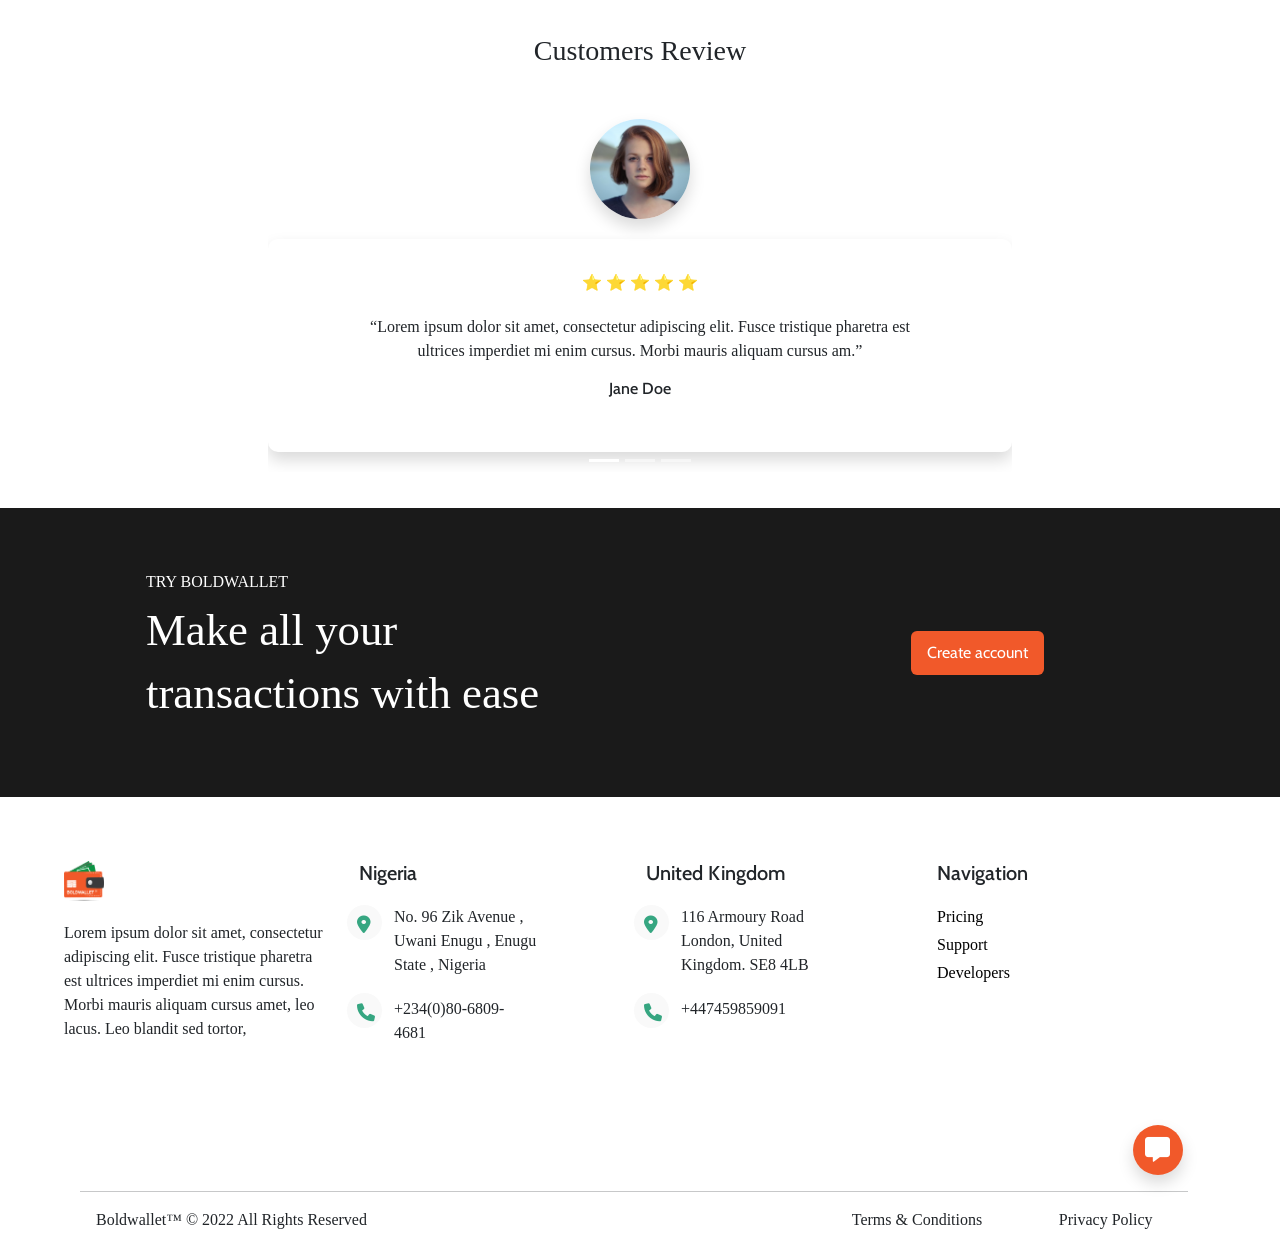
==== commit c86389ac: "Merge remote-tracking branch 'origin/master'" ====
--- a/index.html
+++ b/index.html
@@ -131,11 +131,7 @@
             </div>
             <div class="card feature-cards">
               <div class="circle-radius">
-                <img
-                  src="assets/icons/Create acct.svg"
-                  class="text-orange"
-                  alt="create account"
-                />
+                <i class="fa-solid fa-money-bill-transfer card-icons"></i>
               </div>
               <div class="card-body">
                 <h5 class="card-title">Send & Receive money</h5>
@@ -145,22 +141,16 @@
                 </p>
               </div>
             </div>
-            
-              <div class="card feature-cards">
-                <div class="circle-radius">
-                  <img
-                    src="assets/icons/Create acct.svg"
-                    class="text-orange"
-                    alt="create account"
-                  />
-                </div>
-                <div class="card-body">
-                  <h5 class="card-title">Send & Receive money</h5>
-                  <p class="card-text card-subtext">
-                    Some quick example text to build on the card title and make
-                    up the bulk of the card's content.
-                  </p>
-                </div>
+            <div class="card feature-cards">
+              <div class="circle-radius">
+                <i class="fa-solid fa-money-bill-transfer card-icons"></i>
+              </div>
+              <div class="card-body">
+                <h5 class="card-title">Send & Receive money</h5>
+                <p class="card-text card-subtext">
+                  Some quick example text to build on the card title and make up
+                  the bulk of the card's content.
+                </p>
               </div>
             </div>
           </div>
@@ -490,7 +480,7 @@
       </div>
     </section>
     <section id="footer">
-      <div class="container">
+      <div class="container-fluid">
         <div class="row margin-row text-left">
           <div class="col-3">
             <img
--- a/css/style.css
+++ b/css/style.css
@@ -7,13 +7,6 @@
 }
 
 /* general layout */
-.height {
-  height: 100%;
-  width: 5%;
-}
-.margin-both-side {
-  margin: 3em 0 8em 0;
-}
 .padding {
   padding-top: 3em;
 }
@@ -29,8 +22,7 @@
   background-color: #f1592a;
 }
 .text-orange {
-  filter: invert(43%) sepia(92%) saturate(2718%) hue-rotate(346deg)
-    brightness(99%) contrast(91%);
+  /* filter:  */
 }
 .padding-top-little {
   padding-top: 4px;
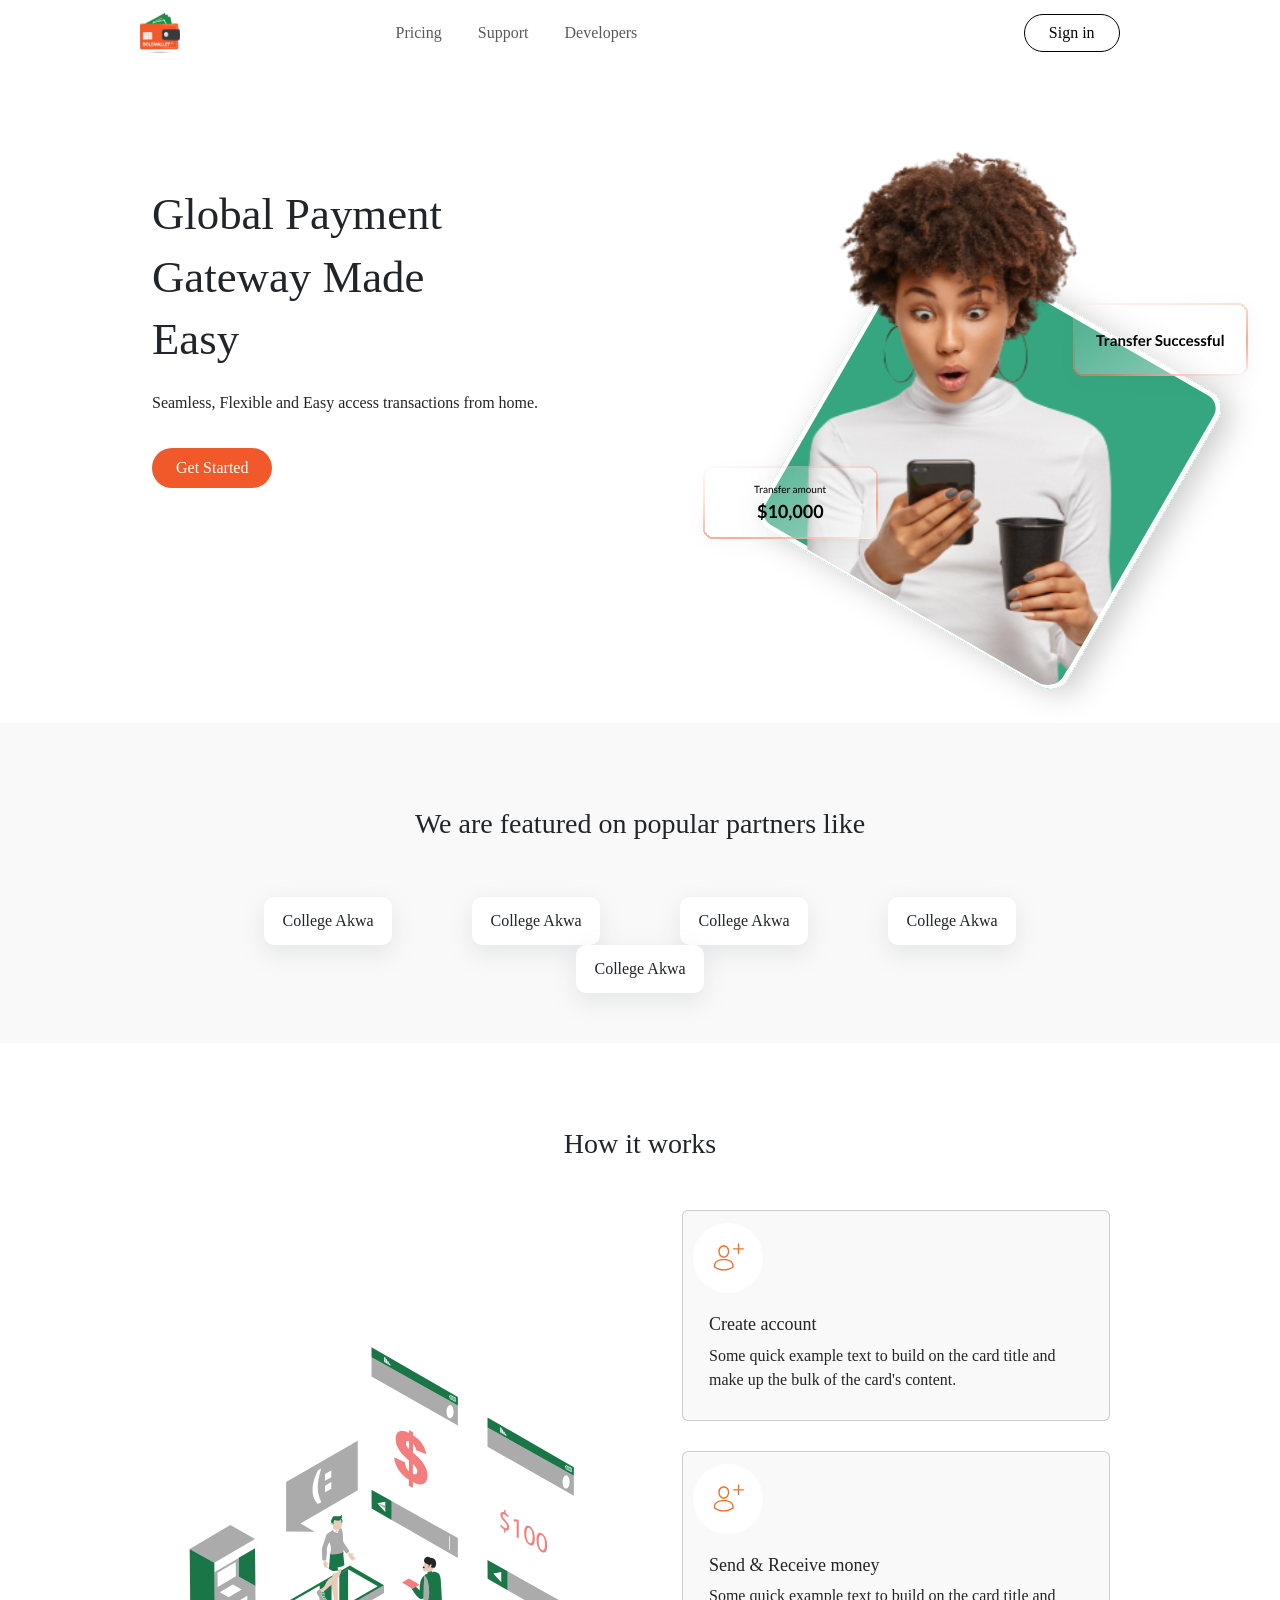
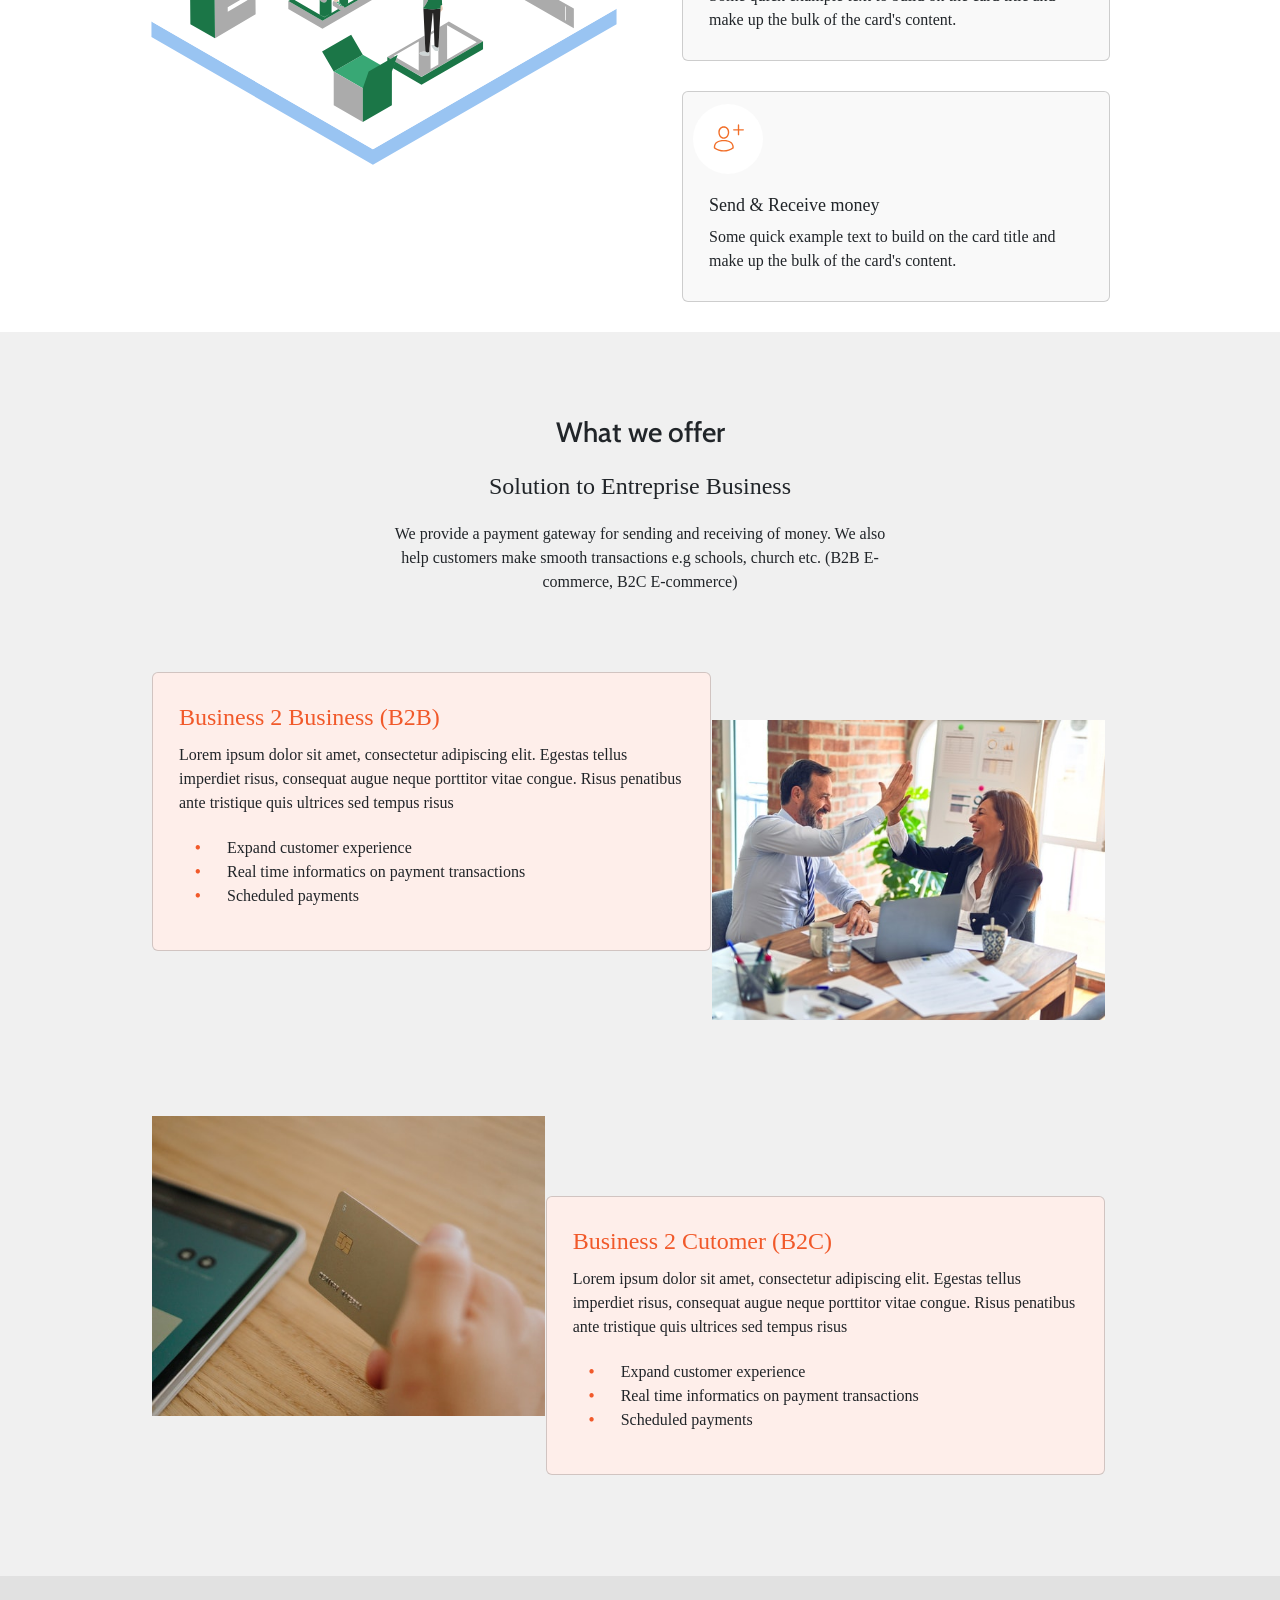
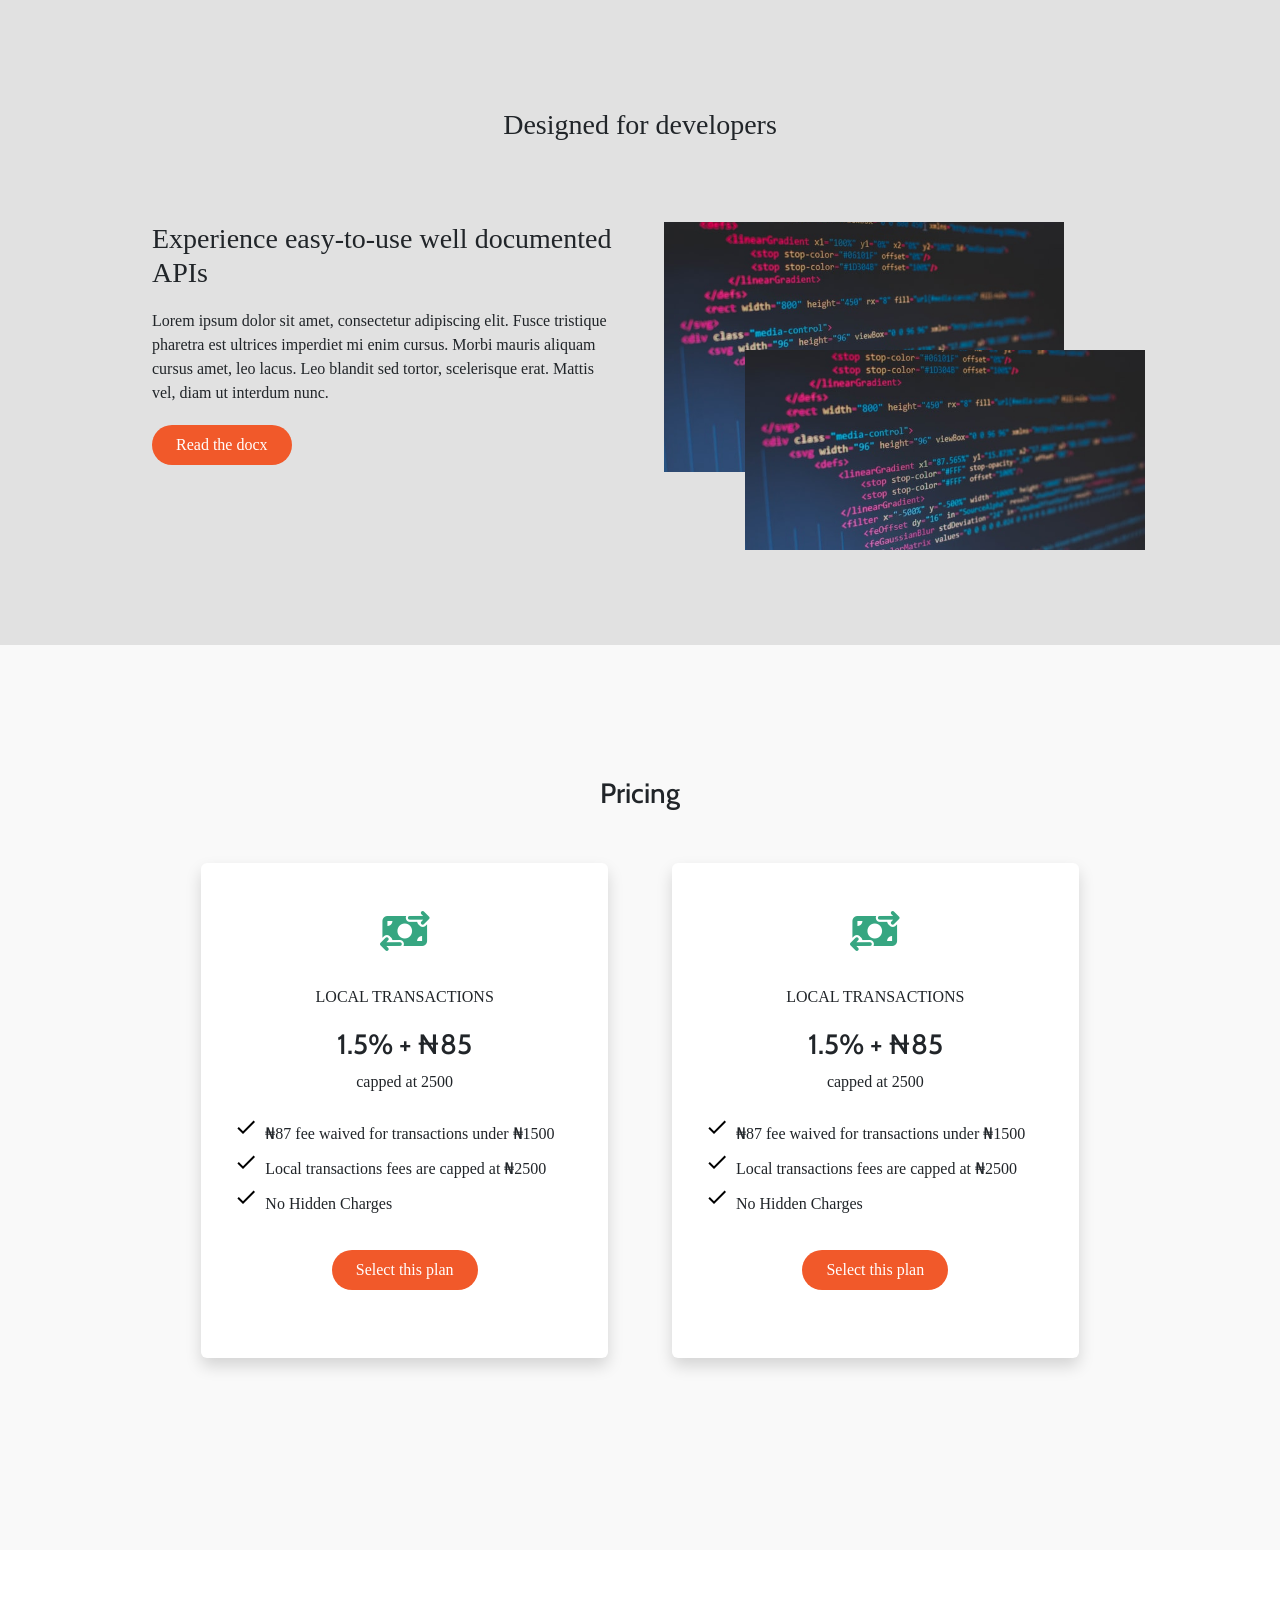
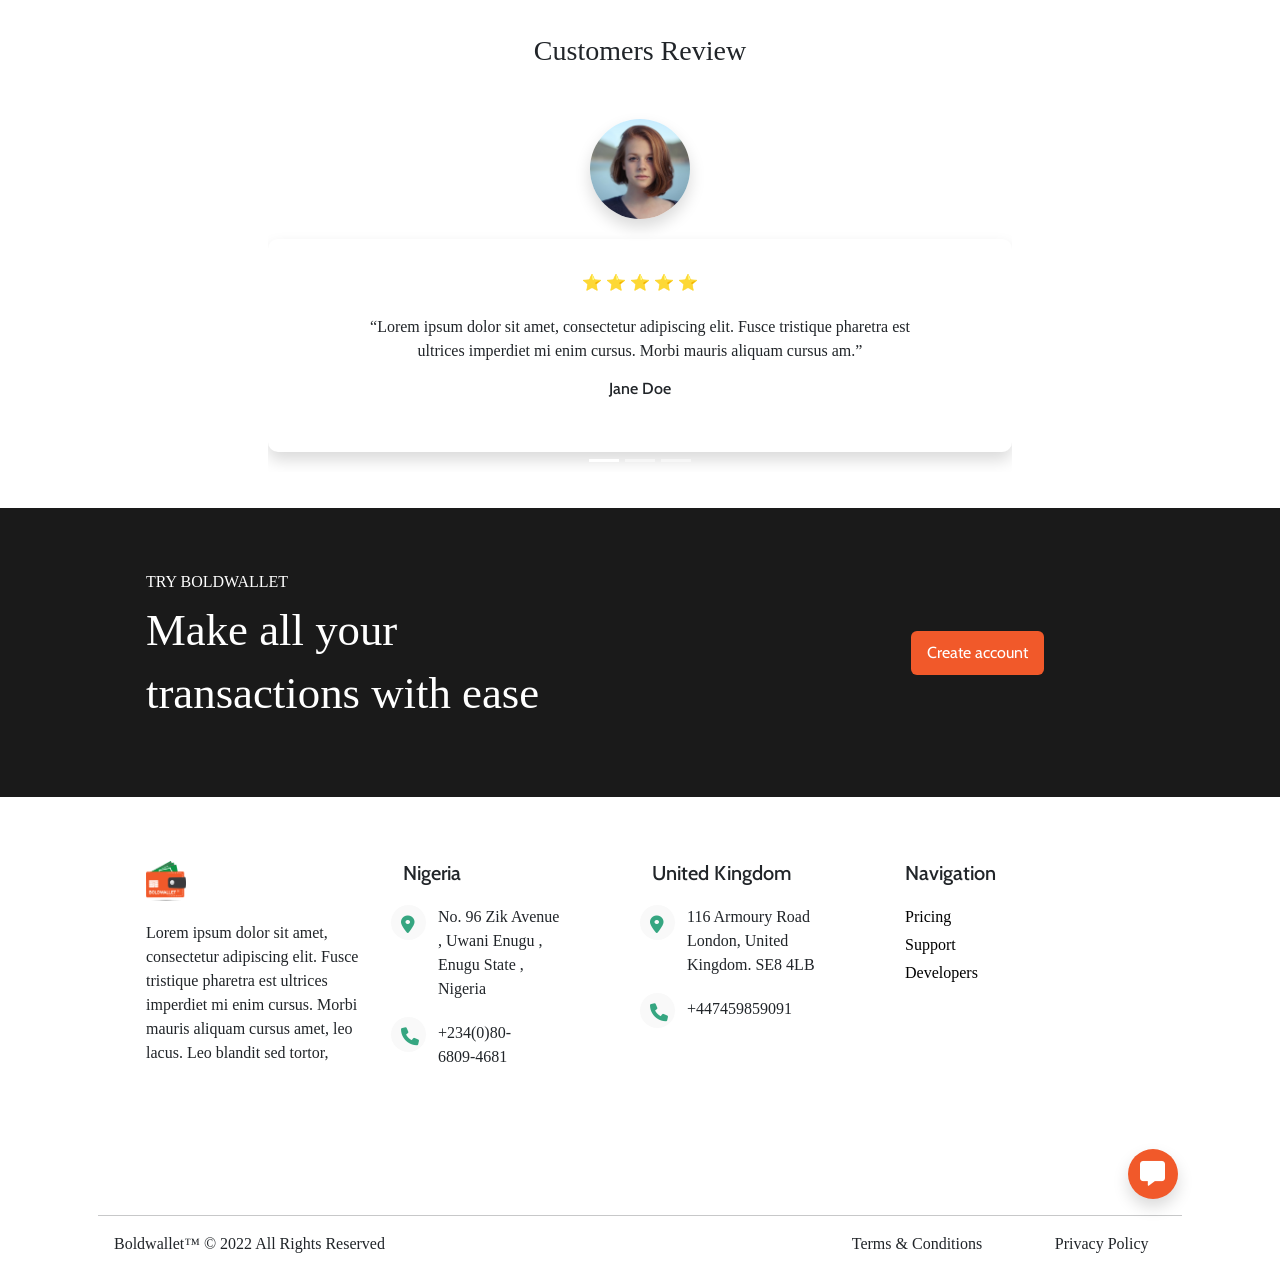
==== commit 65a7f4e9: "Merge remote-tracking branch 'origin/master'" ====
--- a/index.html
+++ b/index.html
@@ -131,7 +131,11 @@
             </div>
             <div class="card feature-cards">
               <div class="circle-radius">
-                <i class="fa-solid fa-money-bill-transfer card-icons"></i>
+                <img
+                  src="assets/icons/Create acct.svg"
+                  class="text-orange"
+                  alt="create account"
+                />
               </div>
               <div class="card-body">
                 <h5 class="card-title">Send & Receive money</h5>
@@ -141,16 +145,22 @@
                 </p>
               </div>
             </div>
-            <div class="card feature-cards">
-              <div class="circle-radius">
-                <i class="fa-solid fa-money-bill-transfer card-icons"></i>
-              </div>
-              <div class="card-body">
-                <h5 class="card-title">Send & Receive money</h5>
-                <p class="card-text card-subtext">
-                  Some quick example text to build on the card title and make up
-                  the bulk of the card's content.
-                </p>
+            
+              <div class="card feature-cards">
+                <div class="circle-radius">
+                  <img
+                    src="assets/icons/Create acct.svg"
+                    class="text-orange"
+                    alt="create account"
+                  />
+                </div>
+                <div class="card-body">
+                  <h5 class="card-title">Send & Receive money</h5>
+                  <p class="card-text card-subtext">
+                    Some quick example text to build on the card title and make
+                    up the bulk of the card's content.
+                  </p>
+                </div>
               </div>
             </div>
           </div>
@@ -480,7 +490,7 @@
       </div>
     </section>
     <section id="footer">
-      <div class="container-fluid">
+      <div class="container">
         <div class="row margin-row text-left">
           <div class="col-3">
             <img
--- a/css/style.css
+++ b/css/style.css
@@ -7,6 +7,13 @@
 }
 
 /* general layout */
+.height {
+  height: 100%;
+  width: 5%;
+}
+.margin-both-side {
+  margin: 3em 0 8em 0;
+}
 .padding {
   padding-top: 3em;
 }
@@ -22,7 +29,8 @@
   background-color: #f1592a;
 }
 .text-orange {
-  /* filter:  */
+  filter: invert(43%) sepia(92%) saturate(2718%) hue-rotate(346deg)
+    brightness(99%) contrast(91%);
 }
 .padding-top-little {
   padding-top: 4px;
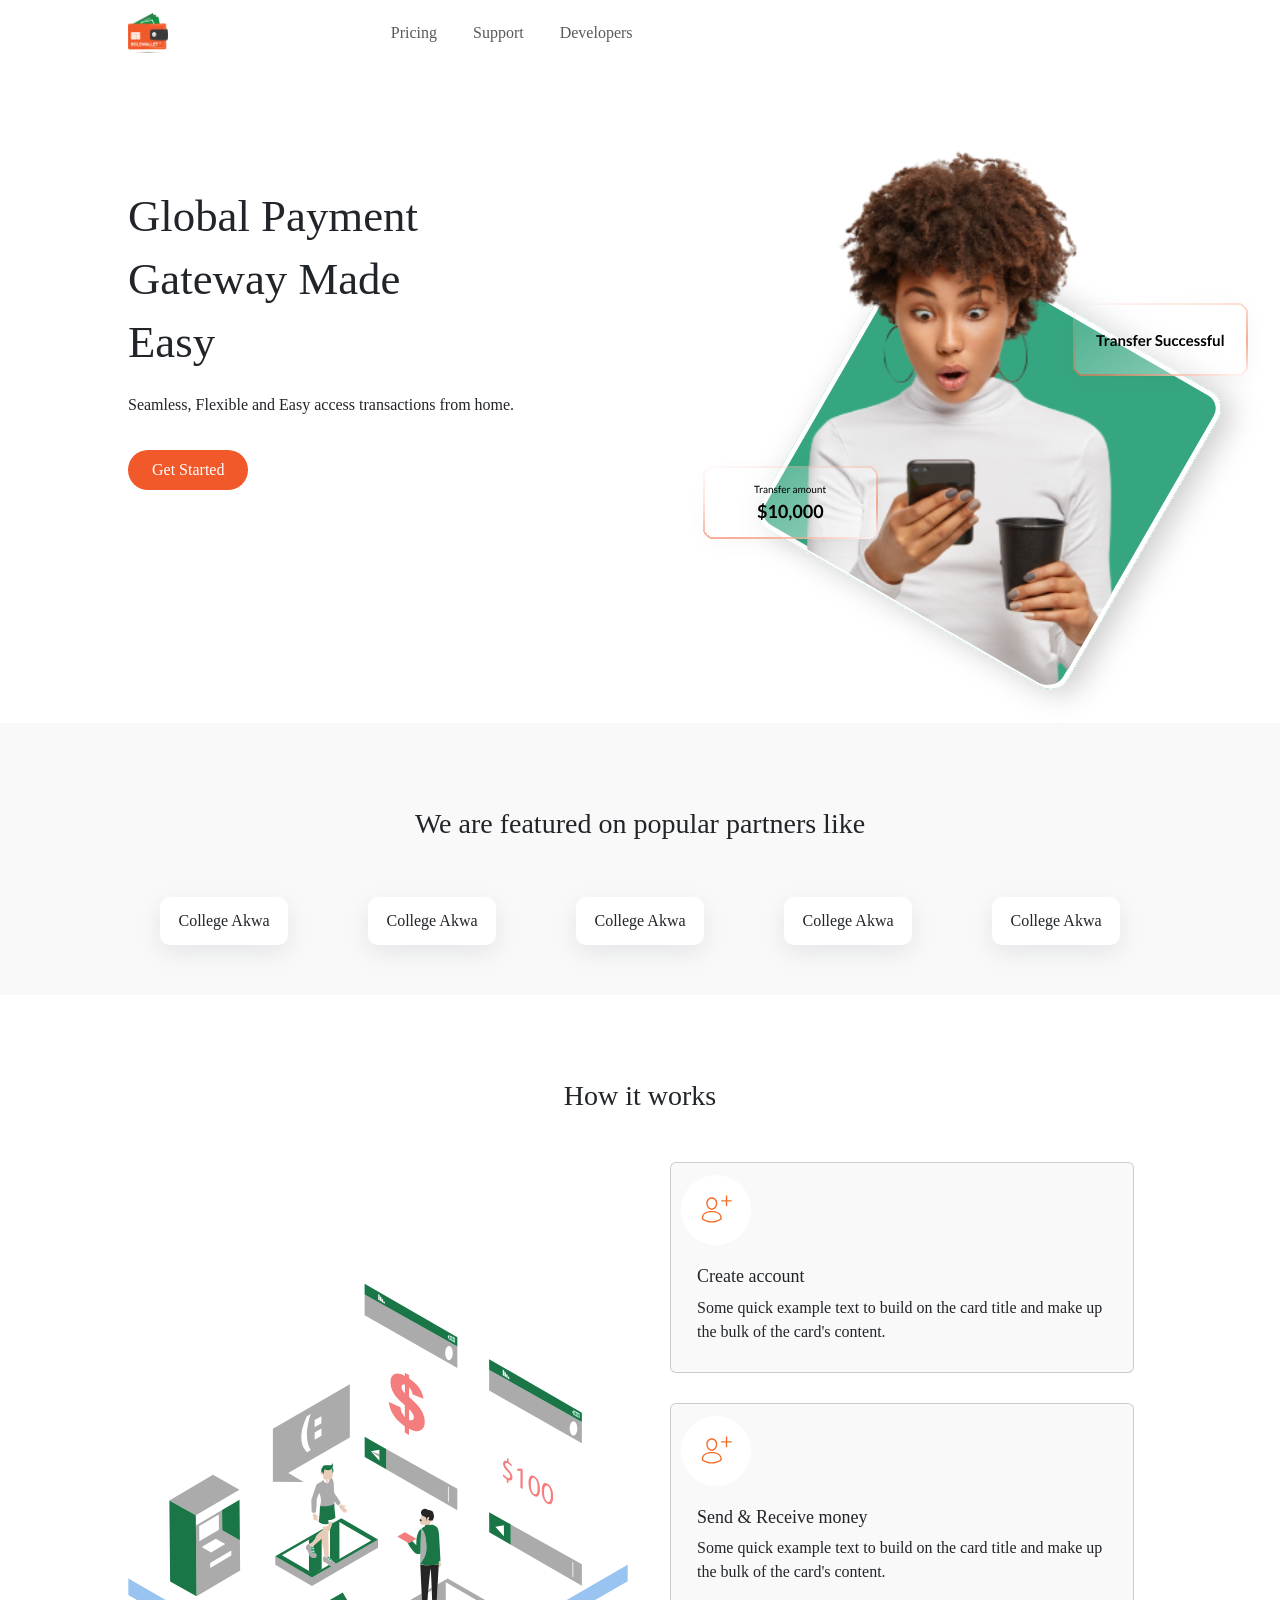
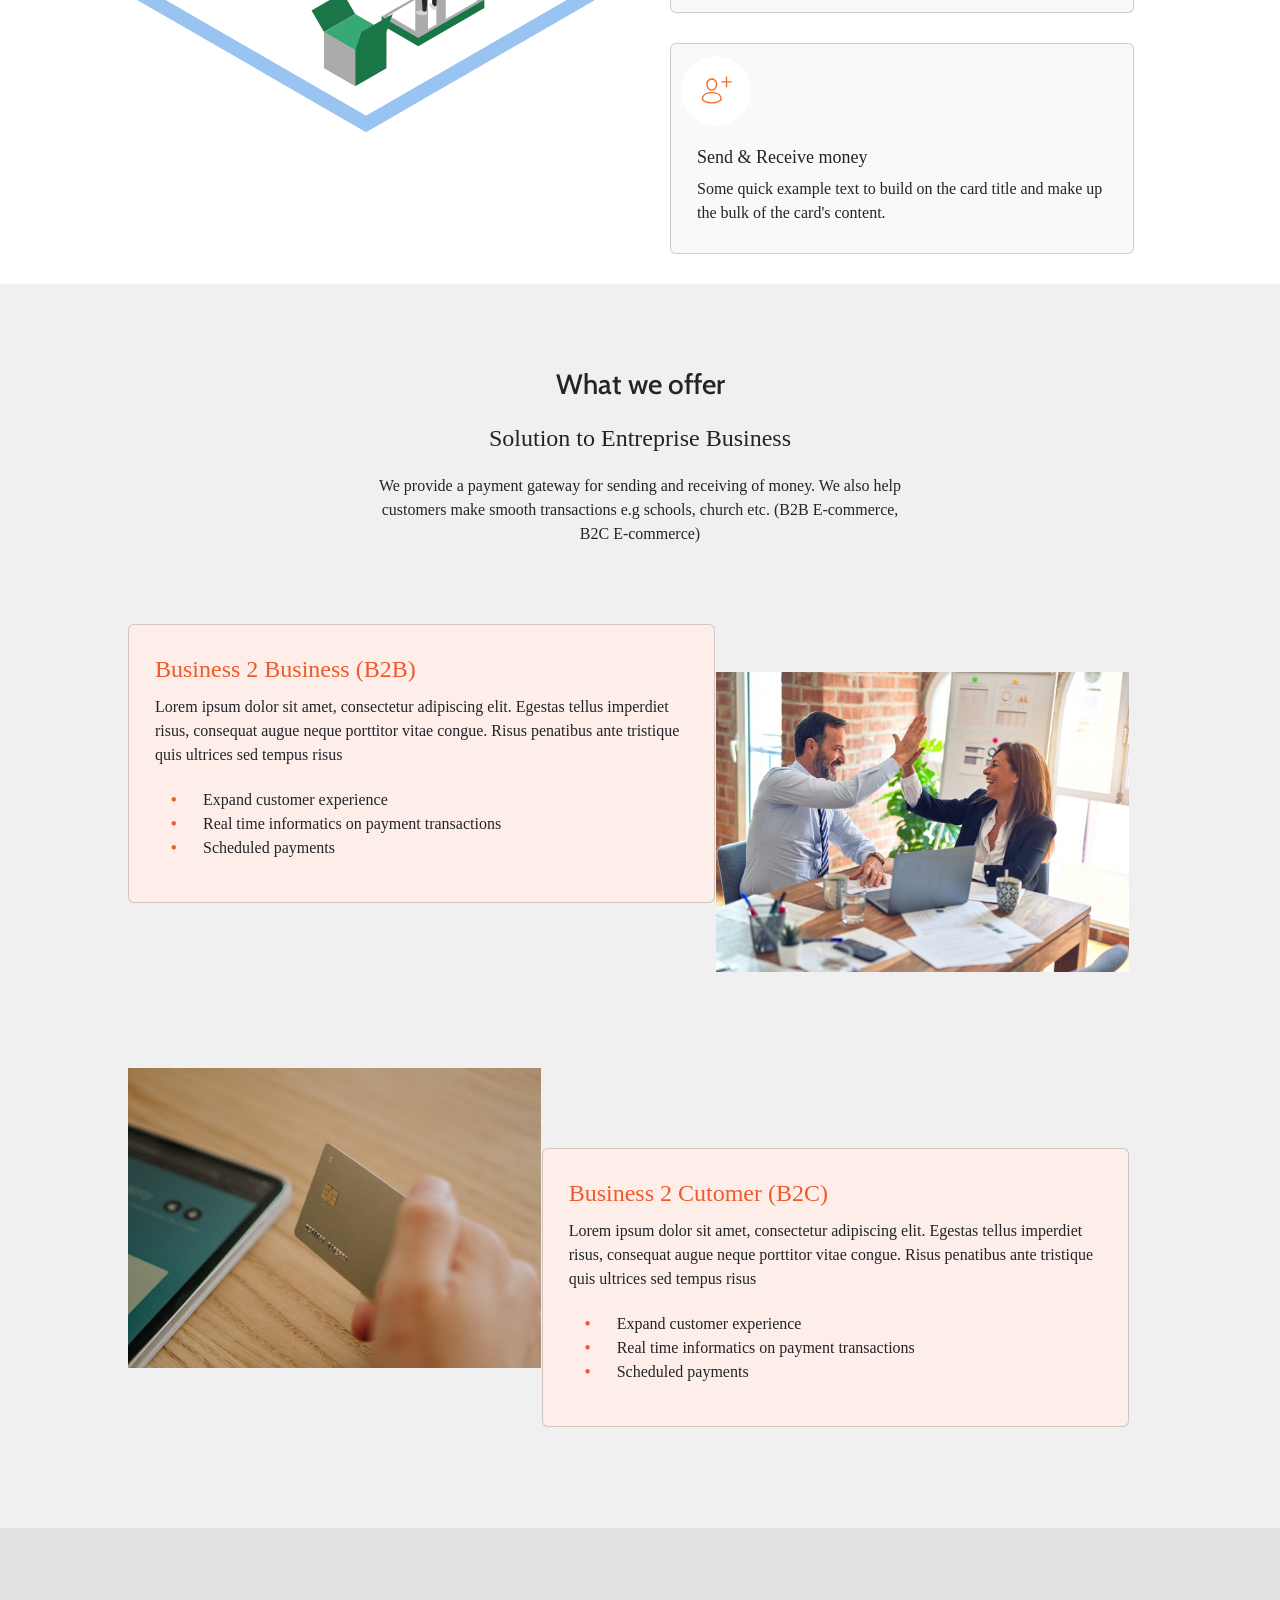
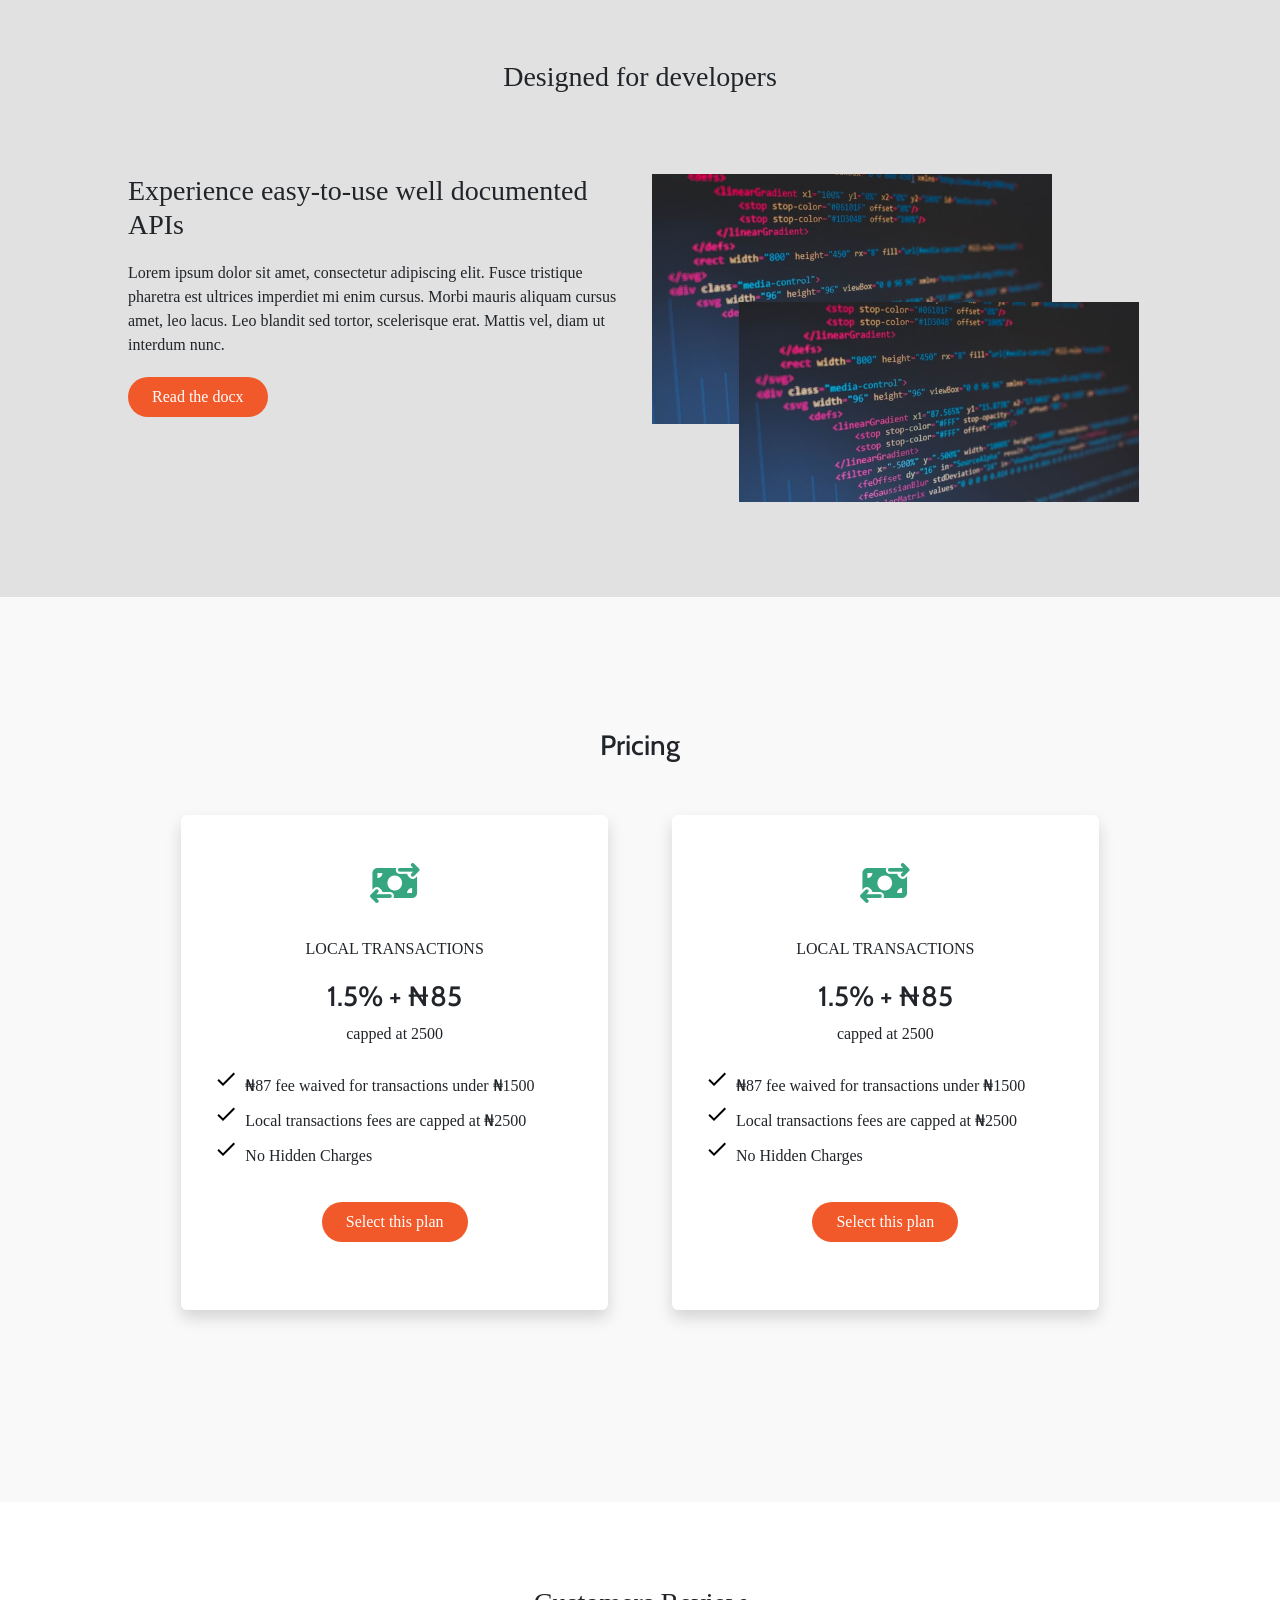
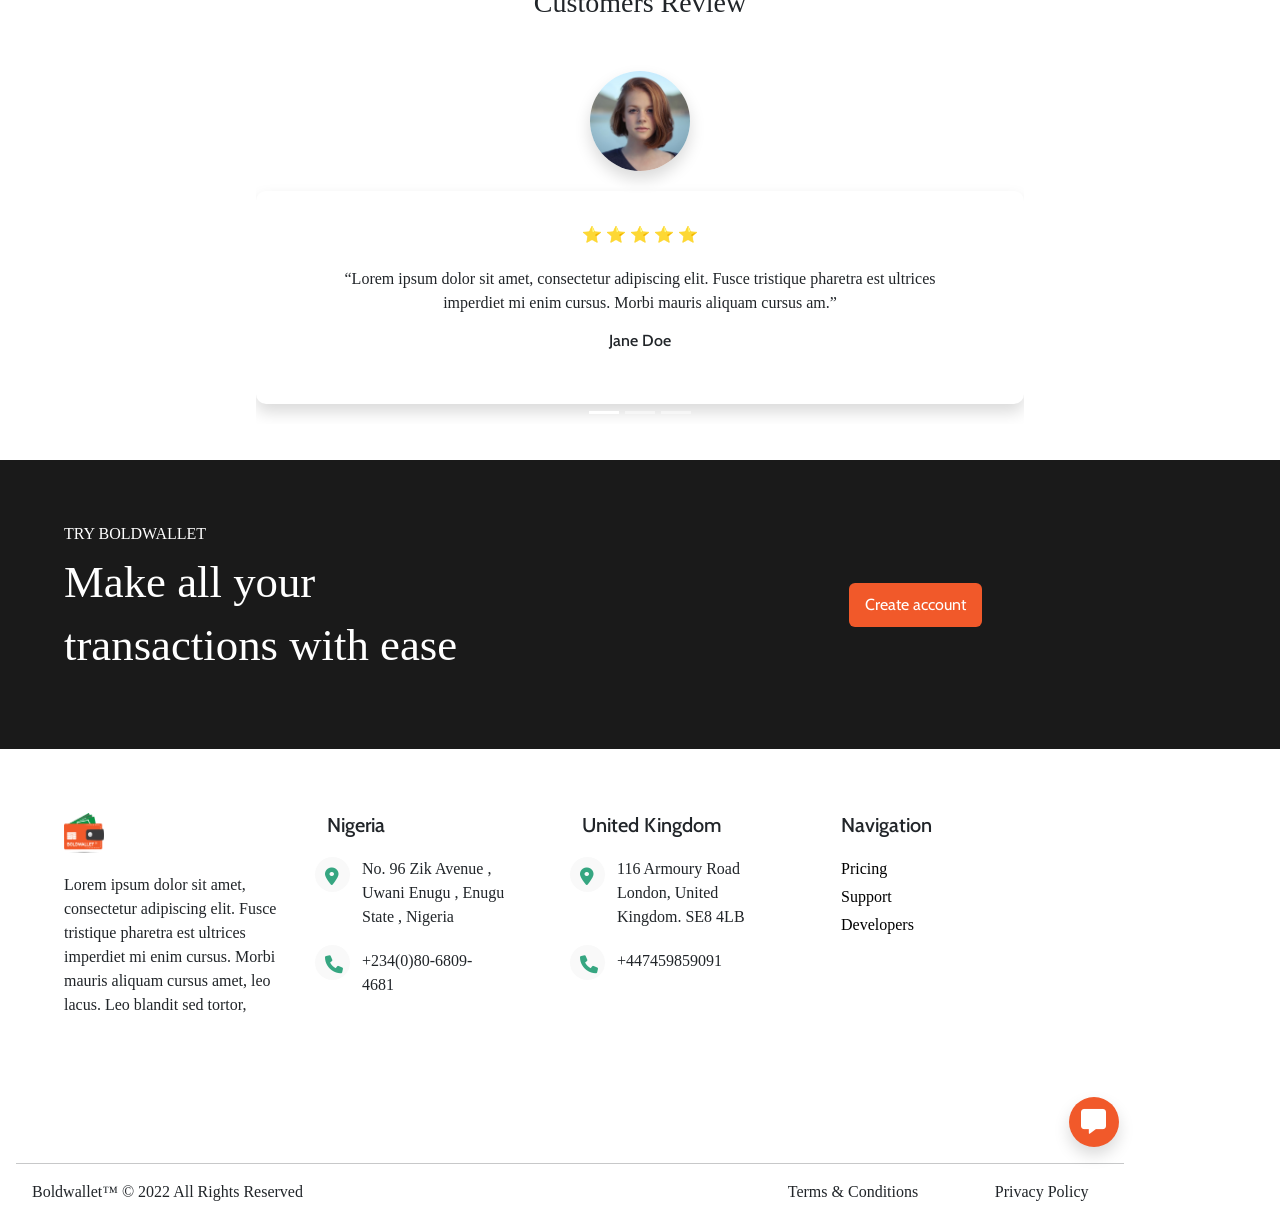
==== commit a9d333da: "edited the pricing page" ====
--- a/index.html
+++ b/index.html
@@ -30,12 +30,13 @@
           <div class="container-fluid">
             <a class="navbar-brand" href="#">
               <img
-                src="/assets/images/logo.png"
+                src="assets/images/logo.png"
                 alt=""
                 width="40"
                 height="40"
               />
             </a>
+         
             <button
               class="navbar-toggler"
               type="button"
@@ -49,16 +50,12 @@
             </button>
             <div class="collapse navbar-collapse" id="navbarNavAltMarkup">
               <div class="navbar-nav float-right">
-                <a class="nav-link" href="/pages/pricing.html">Pricing</a>
-                <a class="nav-link" href="/pages/solution.html">Support</a>
+                <a class="nav-link" href="pages/pricing.html">Pricing</a>
+                <a class="nav-link" href="pages/solution.html">Support</a>
                 <a class="nav-link" href="/">Developers</a>
               </div>
-              <div class="float-left">
-                <button type="button" class="btn btn-outline-primary">
-                  Sign in
-                </button>
-              </div>
-            </div>
+            </div>
+           
           </div>
         </nav>
         <div class="container hero-container">
@@ -73,7 +70,7 @@
               </button>
             </div>
             <div class="col-lg-6 margin">
-              <img src="/assets/images/hero-design.svg" alt="transfer" />
+              <img src="assets/images/hero-design.svg" alt="transfer" />
             </div>
           </div>
         </div>
@@ -206,7 +203,7 @@
             </div>
             <div class="col-lg-5">
               <img
-                src="/assets/images/businessimage.jpg"
+                src="assets/images/businessimage.jpg"
                 class="image-styling img-fluid"
                 alt="business"
               />
@@ -217,7 +214,7 @@
           <div class="row padding">
             <div class="col-lg-5 padding">
               <img
-                src="/assets/images/shopping.jpg"
+                src="assets/images/shopping.jpg"
                 class="image-styling1 img-fluid"
                 alt="business"
               />
@@ -280,14 +277,14 @@
               <div class="row">
                 <div class="col-lg-2">
                   <img
-                    src="/assets/images/code.jpg "
+                    src="assets/images/code.jpg "
                     class="image-style"
                     alt="coding"
                   />
                 </div>
                 <div class="col-lg-2">
                   <img
-                    src="/assets/images/code.jpg "
+                    src="assets/images/code.jpg "
                     class="image-style1"
                     alt="coding"
                   />
@@ -390,7 +387,7 @@
             <div class="carousel-item active">
               <div class="container padding-sides">
                 <img
-                  src="/assets/images/userface.jpg"
+                  src="assets/images/userface.jpg"
                   class="margin-bottom shadow circle-image"
                   alt="users profile"
                 />
@@ -410,7 +407,7 @@
             <div class="carousel-item">
               <div class="container padding-sides">
                 <img
-                  src="/assets/images/userface.jpg"
+                  src="assets/images/userface.jpg"
                   class="margin-bottom shadow circle-image"
                   alt="users profile"
                 />
@@ -430,7 +427,7 @@
             <div class="carousel-item">
               <div class="container padding-sides">
                 <img
-                  src="/assets/images/userface.jpg"
+                  src="assets/images/userface.jpg"
                   class="margin-bottom shadow circle-image"
                   alt="users profile"
                 />
@@ -494,7 +491,7 @@
         <div class="row margin-row text-left">
           <div class="col-3">
             <img
-              src="/assets/images/logo.png"
+              src="assets/images/logo.png"
               alt="logo"
               class="margin-bottom"
               width="40"
@@ -615,6 +612,7 @@
         </div>
       </div>
     </section>
+    <script src="https://cdn.jsdelivr.net/npm/bootstrap@3.3.7/dist/js/bootstrap.min.js" integrity="sha384-Tc5IQib027qvyjSMfHjOMaLkfuWVxZxUPnCJA7l2mCWNIpG9mGCD8wGNIcPD7Txa" crossorigin="anonymous"></script>
     <script
       src="https://cdn.jsdelivr.net/npm/bootstrap@5.1.3/dist/js/bootstrap.bundle.min.js"
       integrity="sha384-ka7Sk0Gln4gmtz2MlQnikT1wXgYsOg+OMhuP+IlRH9sENBO0LRn5q+8nbTov4+1p"
--- a/css/style.css
+++ b/css/style.css
@@ -1,12 +1,16 @@
-body {
+html,body {
   background-color: white;
   text-align: center;
   font-family: "cabin";
-  position: absolute;
+
   overflow-x: hidden;
 }
 
 /* general layout */
+.container-fluid,.container{
+  margin: 0;
+  padding: 0;
+}
 .height {
   height: 100%;
   width: 5%;
@@ -452,10 +456,28 @@
 /* css for the pricing page */
 .explicitly-defined {
   margin-bottom: 20px;
-  font-size: 40px;
+  font-size: 60px;
+  font-family: Arial, Helvetica, sans-serif;
+  font-weight: bold;
+  color: #f1592a;
 }
 .it-pays-font {
-  font-size: 20px;
+  font-size: 30px;
+  font-weight: 400px;
+
+}
+.hero-pric-container{
+  text-align: center !important;
+  padding-top: 80px;
+  padding-bottom: 80px;
+  border-bottom: 5px solid rgb(51, 50, 50);
+  box-shadow: 1px -10px 20px 2px rgba(241, 241, 241, 0.953);
+}
+.select{
+  font-weight: 300 !important;
+}
+.mob-sign{
+  display: none;
 }
 /* style for solutions page */
 /* the accordion styles */
@@ -553,3 +575,27 @@
   border-radius: 10px;
   color: white;
 }
+
+@media (max-width:991px) {
+  .circle-chat {
+    position: relative;
+    background-color: #f1592a;
+    color: white;
+    border: none;
+    border-radius: 30px;
+    height: 50px;
+    width: 50px;
+    z-index: 1;
+    left: 0% !important;
+    padding: 12px;
+  }
+  .mob-sign{
+    display: block !important;
+  }
+  .lap-sign{
+    display: none;
+  }
+  .foot-bold{
+    text-align: center;
+  }
+}
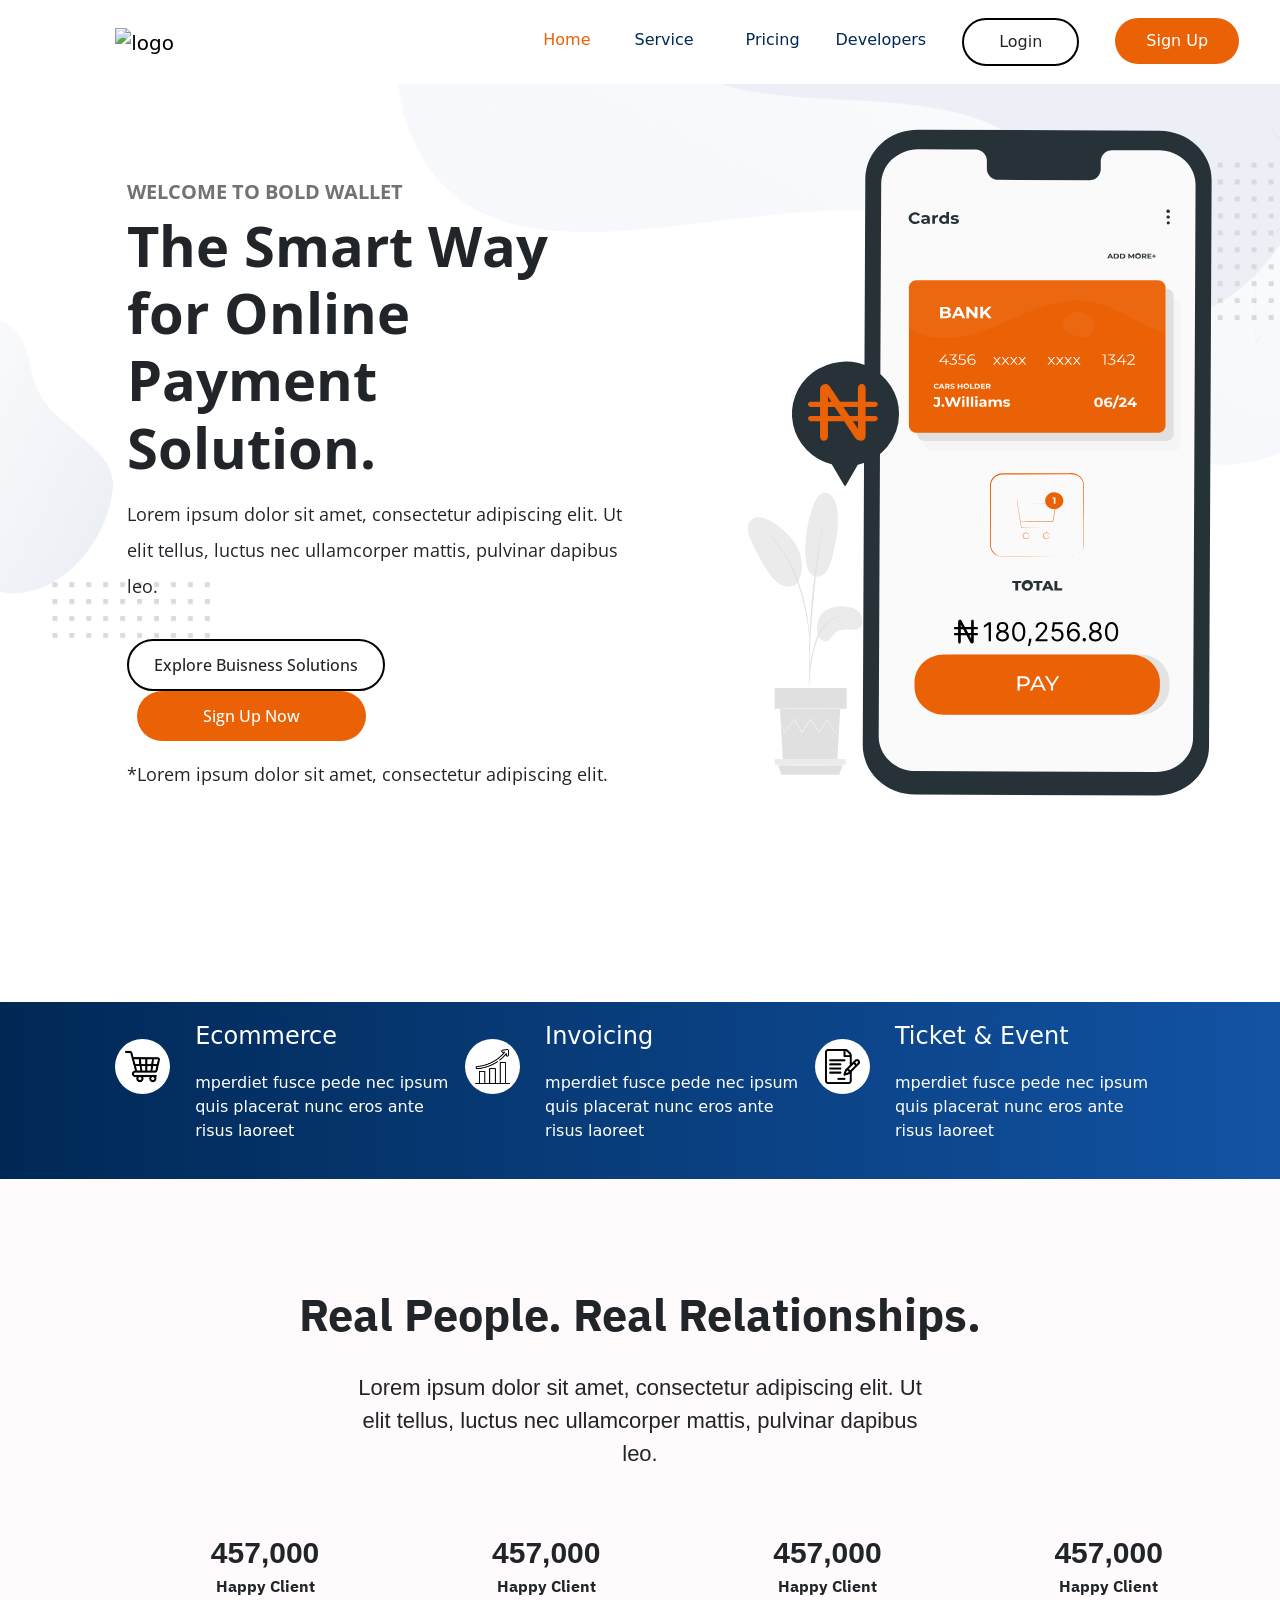
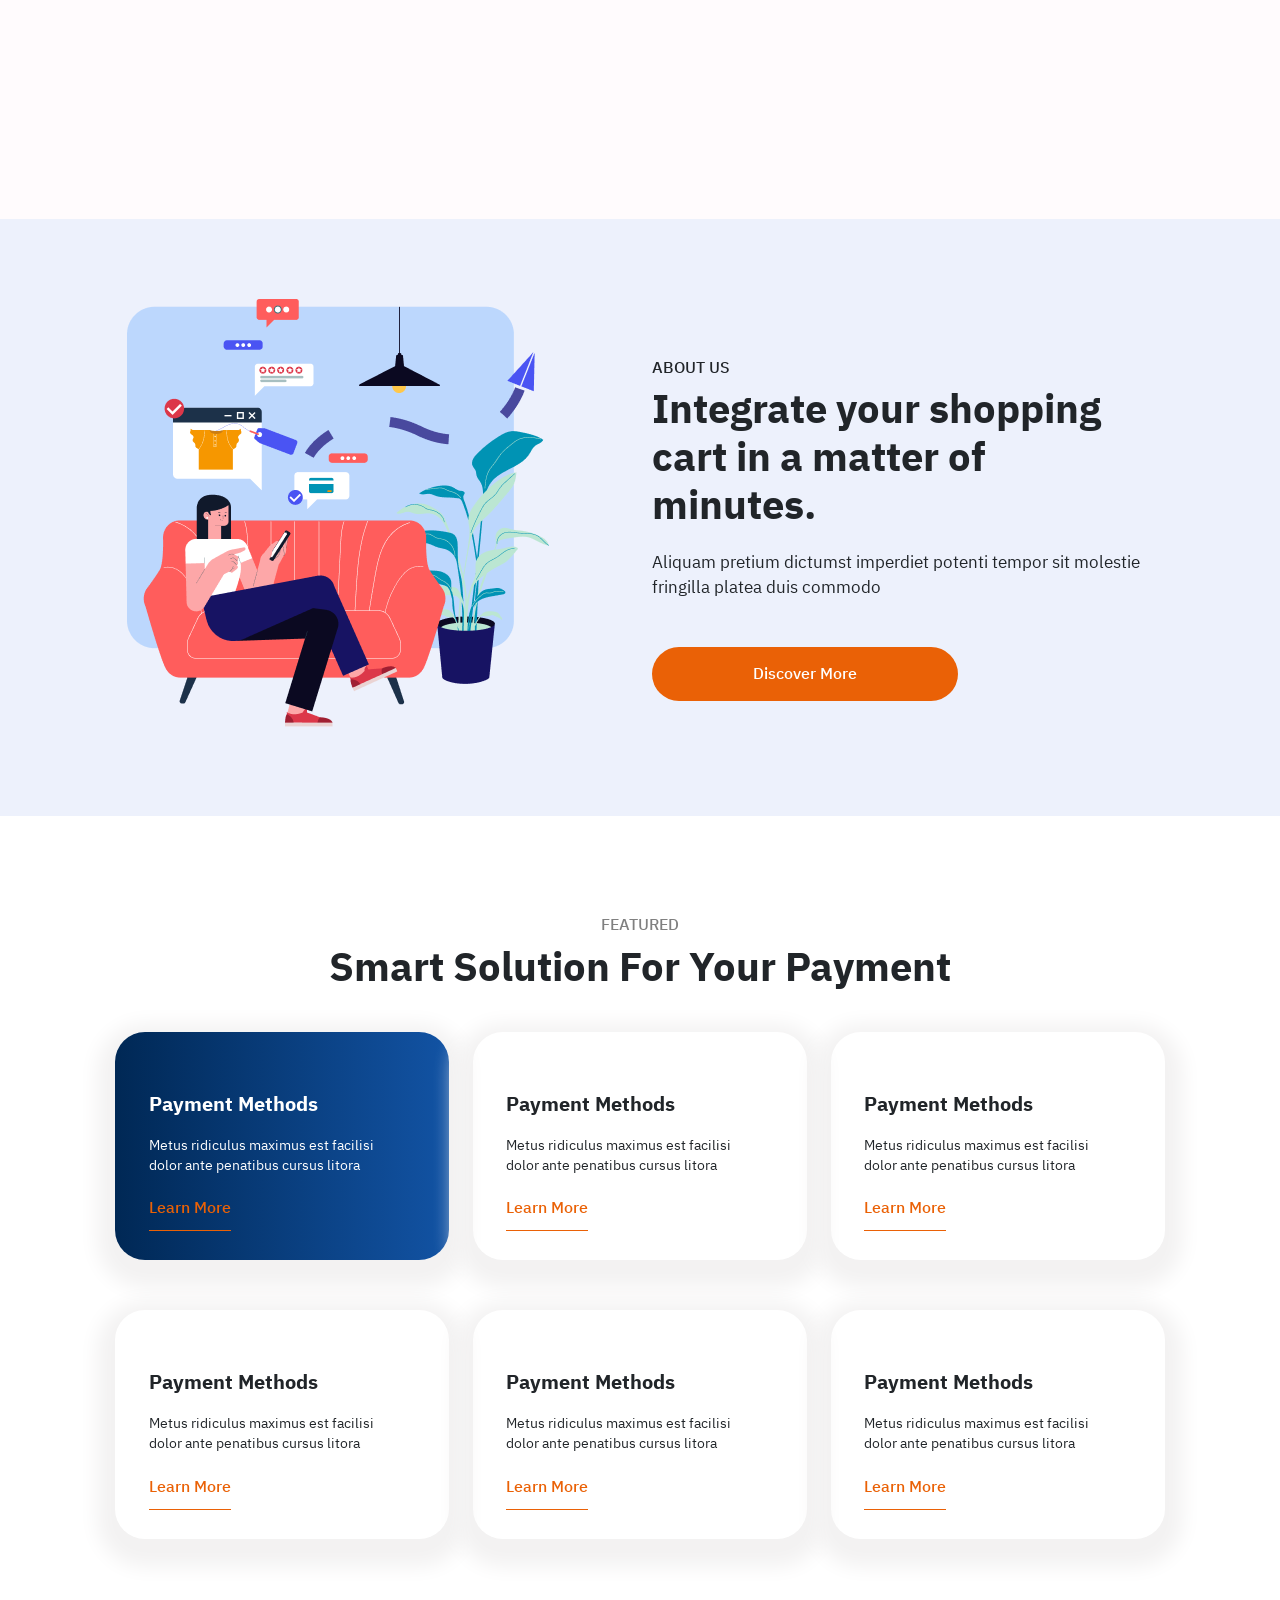
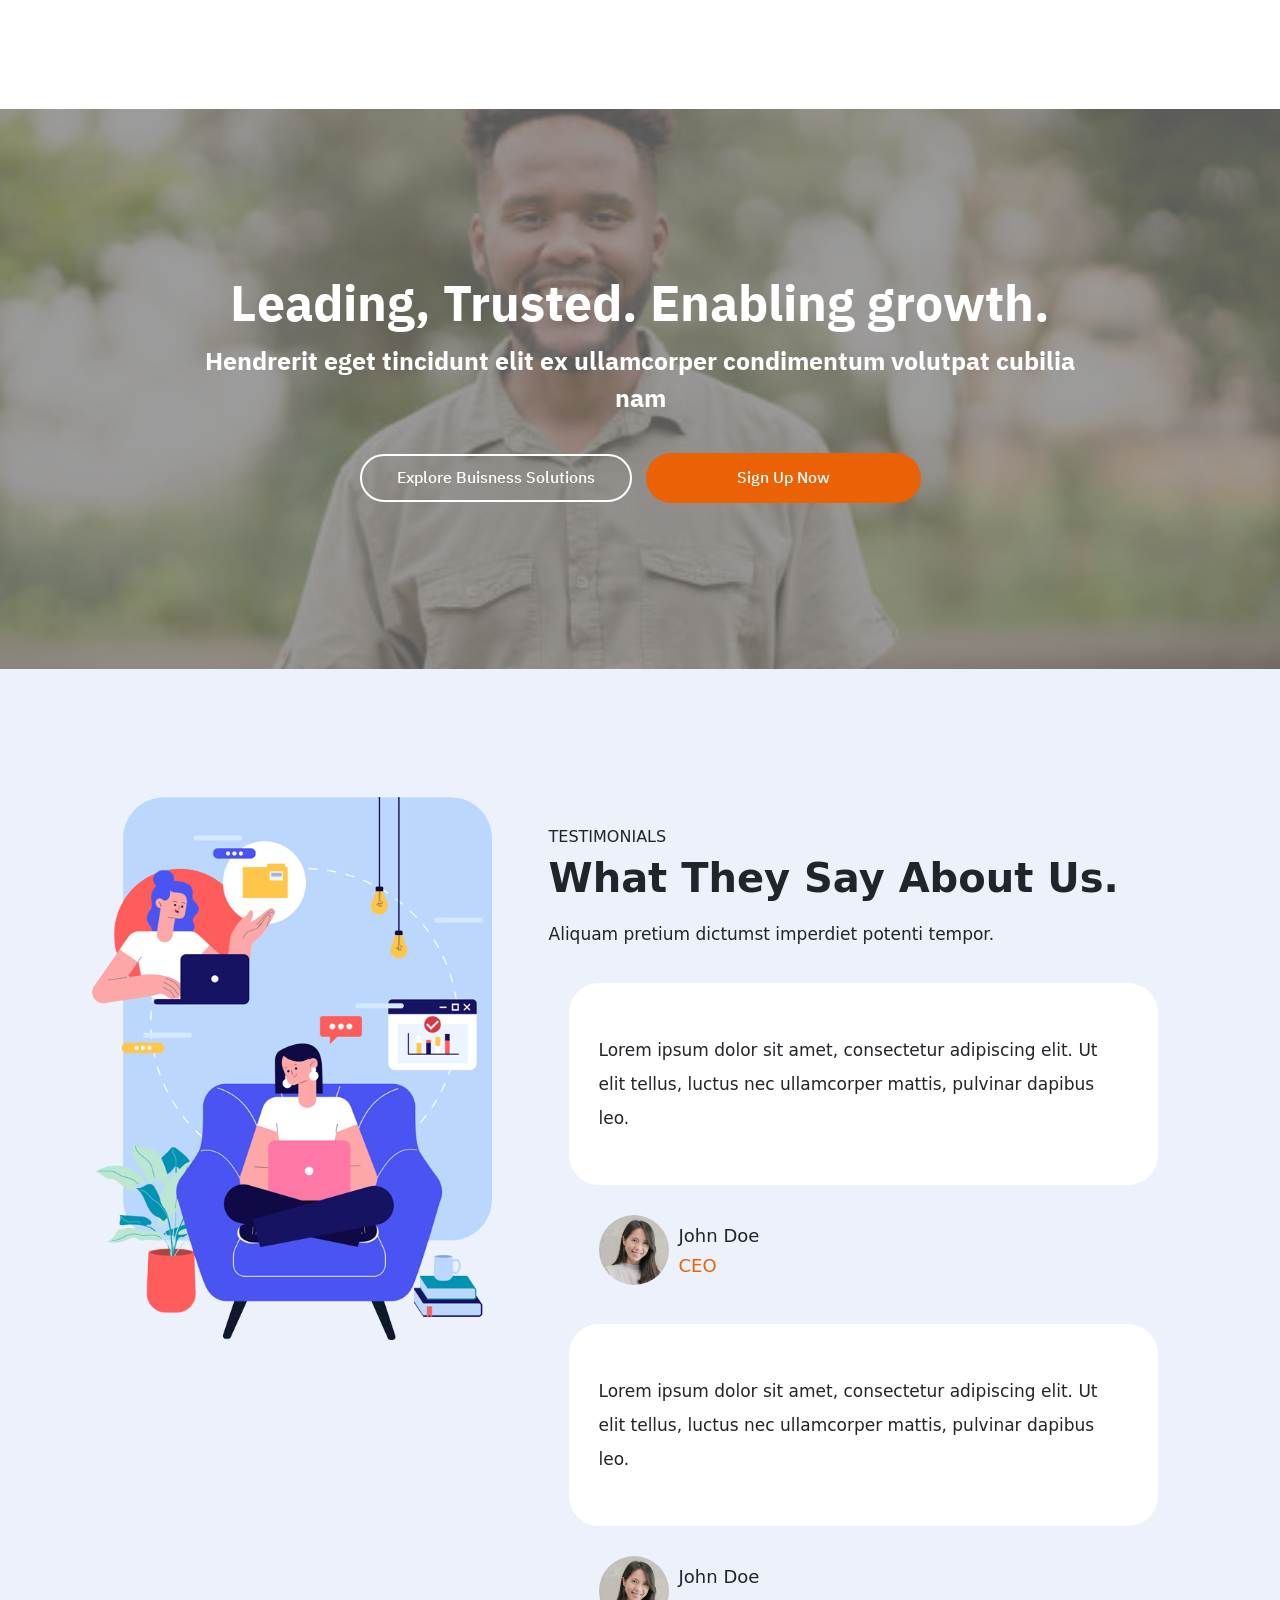
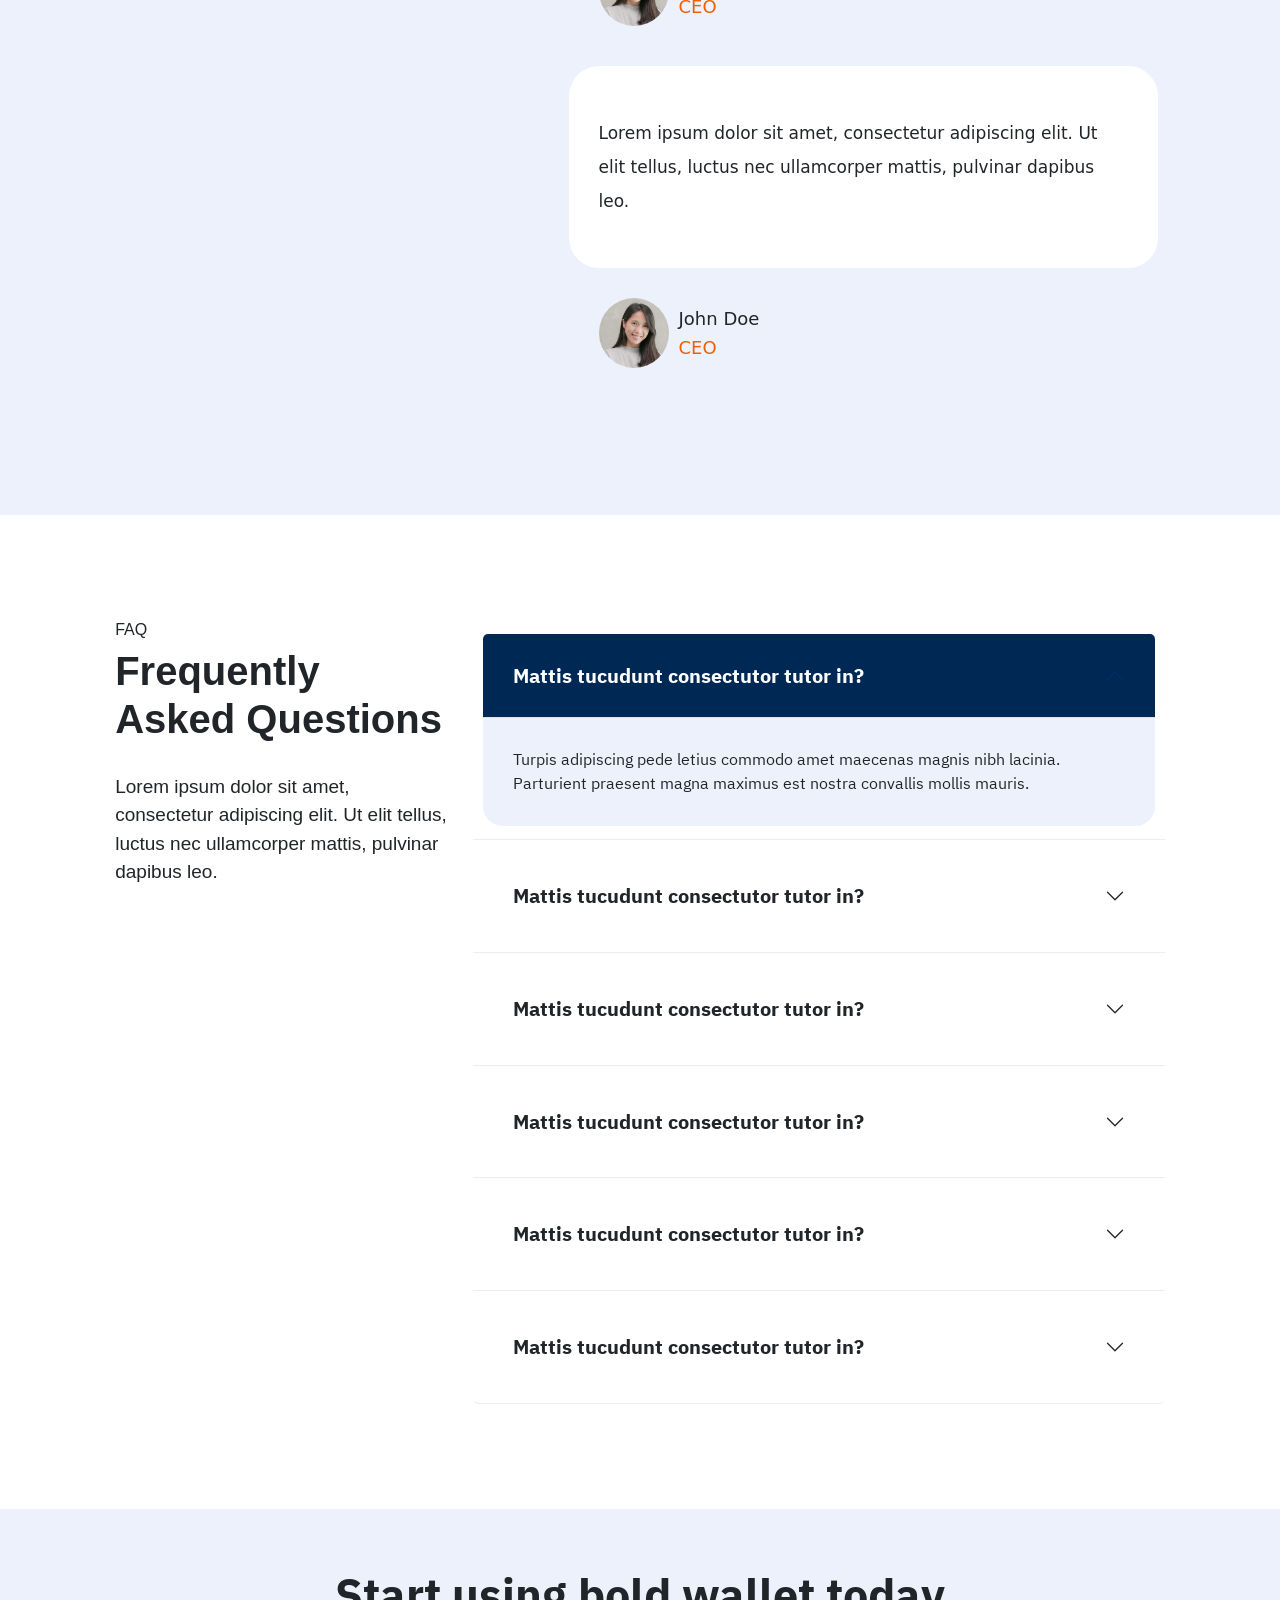
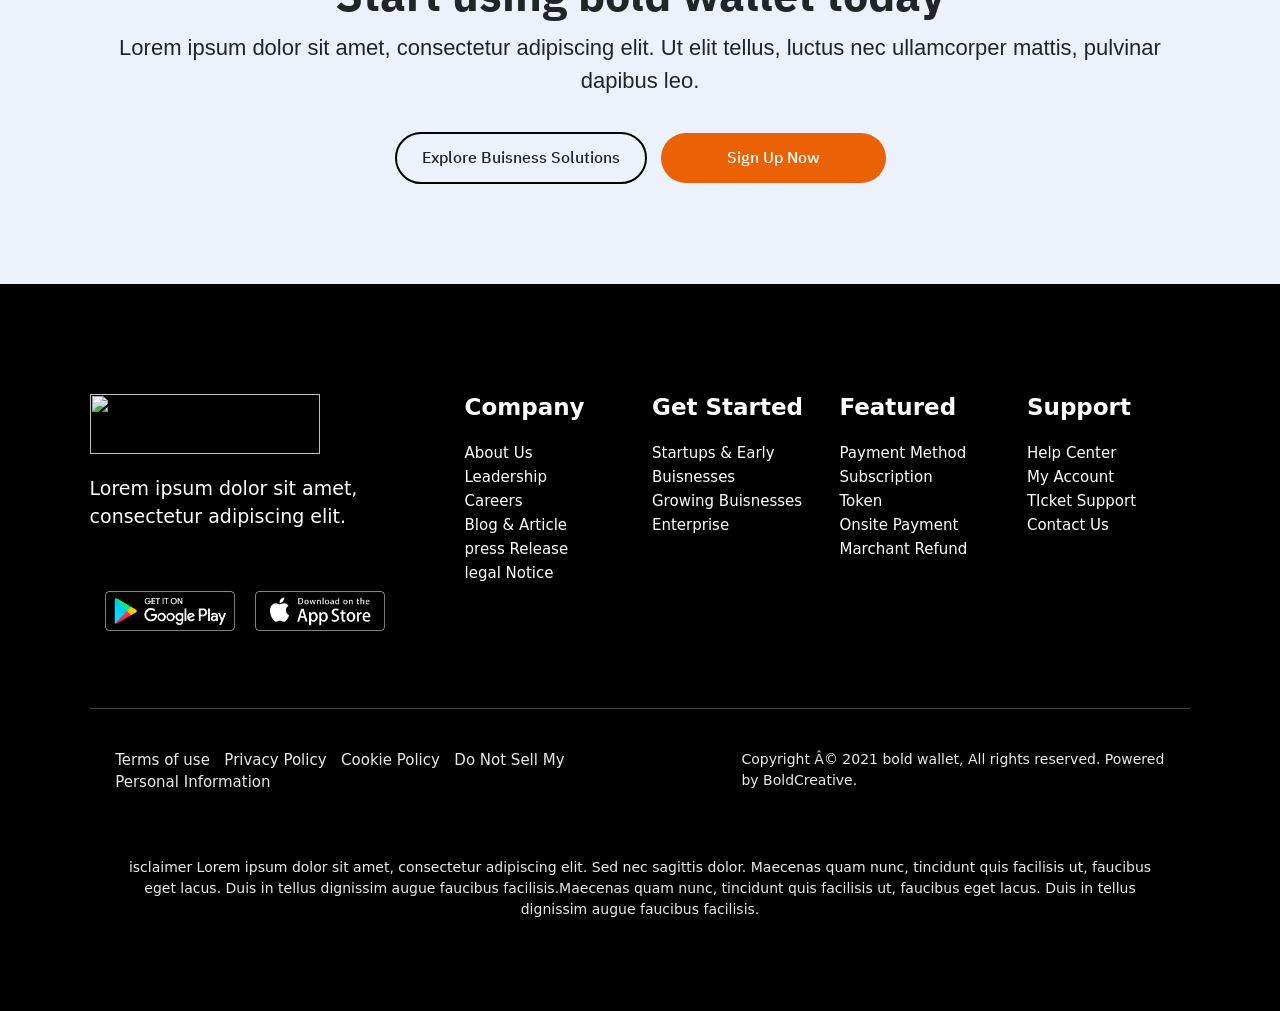
==== commit 3e1a6d4b: "changed the home page" ====
--- a/index.html
+++ b/index.html
@@ -1,622 +1,649 @@
 <!DOCTYPE html>
-<html lang="en">
-  <head>
-    <meta charset="UTF-8" />
-    <meta http-equiv="X-UA-Compatible" content="IE=edge" />
-    <meta name="viewport" content="width=device-width, initial-scale=1.0" />
-    <title>Boldwallet</title>
-    <link
-      href="https://cdn.jsdelivr.net/npm/bootstrap@5.1.3/dist/css/bootstrap.min.css"
-      rel="stylesheet"
-      integrity="sha384-1BmE4kWBq78iYhFldvKuhfTAU6auU8tT94WrHftjDbrCEXSU1oBoqyl2QvZ6jIW3"
-      crossorigin="anonymous"
-    />
-
-    <link rel="preconnect" href="https://fonts.googleapis.com" />
-    <link rel="preconnect" href="https://fonts.gstatic.com" crossorigin />
-    <link
-      href="https://fonts.googleapis.com/css2?family=Cabin:wght@700&display=swap"
-      rel="stylesheet"
-    />
-    <link rel="stylesheet" href="css/all.css" />
-    <link rel="stylesheet" href="css/style.css" />
-  </head>
-  <body>
-    <!-- hero section -->
-    <section id="hero">
-      <div class="container">
-        <!-- the nav section -->
-        <nav class="navbar navbar-expand-lg navbar-light">
-          <div class="container-fluid">
-            <a class="navbar-brand" href="#">
-              <img
-                src="assets/images/logo.png"
-                alt=""
-                width="40"
-                height="40"
-              />
-            </a>
-         
-            <button
-              class="navbar-toggler"
-              type="button"
-              data-bs-toggle="collapse"
-              data-bs-target="#navbarNavAltMarkup"
-              aria-controls="navbarNavAltMarkup"
-              aria-expanded="false"
-              aria-label="Toggle navigation"
-            >
-              <span class="navbar-toggler-icon"></span>
-            </button>
-            <div class="collapse navbar-collapse" id="navbarNavAltMarkup">
-              <div class="navbar-nav float-right">
-                <a class="nav-link" href="pages/pricing.html">Pricing</a>
-                <a class="nav-link" href="pages/solution.html">Support</a>
-                <a class="nav-link" href="/">Developers</a>
-              </div>
+<html>
+    <head>
+        
+        <meta name="viewport" content="width=device-width, initial-scale=1">
+        <script src="https://kit.fontawesome.com/6149d4f6a5.js" crossorigin="anonymous"></script>
+        <link href="https://cdn.jsdelivr.net/npm/bootstrap@5.0.2/dist/css/bootstrap.min.css" rel="stylesheet" integrity="sha384-EVSTQN3/azprG1Anm3QDgpJLIm9Nao0Yz1ztcQTwFspd3yD65VohhpuuCOmLASjC" crossorigin="anonymous">
+        <link rel="stylesheet" type="text/css" href="//cdn.jsdelivr.net/npm/slick-carousel@1.8.1/slick/slick.css"/>
+        <link rel="preconnect" href="https://fonts.googleapis.com">
+        <link rel="preconnect" href="https://fonts.gstatic.com" crossorigin>
+        <link href="https://fonts.googleapis.com/css2?family=Licorice&family=Open+Sans:wght@300&display=swap" rel="stylesheet">
+        <link href="https://fonts.googleapis.com/css2?family=IBM+Plex+Sans+Arabic:wght@100;500&family=Licorice&family=Open+Sans:wght@300&display=swap" rel="stylesheet">
+        <script src="https://kit.fontawesome.com/6149d4f6a5.js" crossorigin="anonymous"></script>
+        <link rel="stylesheet" href="css/index.css">
+        <script src="https://kit.fontawesome.com/6149d4f6a5.js" crossorigin="anonymous"></script>
+        <script src="https://unpkg.com/scrollreveal"></script>
+    </head>
+    <body>
+        <section id="navbar">
+            <img src="assets/images/cloud.png" class="cloud" alt="cloud">
+            <div class="container-fluid">
+                <nav class="navbar navbar-expand-lg fixed-top">
+                    <a class="navbar-brand" href="#title" id="he3ader"><img src="assets/icons/Boldwallet.svg" alt="logo" width="180" height="45" class="n"></a>
+                    <button class="navbar-toggler btn" type="button" data-bs-toggle="collapse"         data-bs-target="#nav1" aria-label="Toggle navigation" aria-controls="nav1" aria-expanded="false">
+                        <i class="fas fa-bars"></i>
+                    </button>
+                    <div class="collapse navbar-collapse " id="nav1">
+                      <ul class="navbar-nav ms-auto">
+                        <li class="nav-item hm">
+                            <div class="dropdown special">
+                                <a class="dropdown-toggle" href="#" role="button" id="dropdownMenuLink" data-bs-toggle="dropdown" aria-expanded="false">
+                                    <div class="row">
+                                        <div class="col-lg-6 col-10">
+                                            Home
+                                        </div>
+                                        <div class="col-lg-6 col-2">
+                                            <i class="fas fa-angle-down"></i>
+                                        </div>
+                                    </div>
+                                </a>
+                                <ul class="dropdown-menu" aria-labelledby="dropdownMenuLink">
+                                  <li><a class="dropdown-item" href="#">Home 2</a></li>
+                                </ul>
+                              </div>
+                        </li>
+                        <li class="nav-item">
+                            <div class="dropdown special">
+                                <a class="dropdown-toggle orange-hover" href="#" role="button" id="dropdownMenuLink3" data-bs-toggle="dropdown" aria-expanded="false">
+                                    <div class="row">
+                                        <div class="col-lg-6 col-10">
+                                            Service
+                                        </div>
+                                        <div class="col-lg-6 col-2">
+                                            <i class="fas fa-angle-down"></i>
+                                        </div>
+                                    </div>
+                                </a>
+                                <ul class="dropdown-menu" aria-labelledby="dropdownMenuLink3">
+                                  <li><a class="dropdown-item" href="#">Single Serivce</a></li>
+                                </ul>
+                              </div>
+                        </li>
+                        <li class="nav-item"><a class="nav-link secs" href="#experience">Pricing</a></li>
+                        <li class="nav-item special"><a class="nav-link secs" href="https://nicholasovunda.gitbook.io/api-docs/welcome/accept-payment">Developers</a></li>
+                      
+                       
+                        <li class="nav-item lg"><a class="nav-link" href=""><button class="btn btn-sm my-button log ">Login</button></a></li>
+                        <li class="nav-item lg"><a class="nav-link" href=""><button class="btn btn-sm my-button sign">Sign Up</button></a></li>
+                      </ul>
+                    </div>
+                </nav> 
+            </div> 
+        </section>
+        </section>
+        <section id="introduction">
+            <div class="container-fluid">
+                <div class="row">
+                    <div class="col-lg-6">
+                        <div class="intro-text">
+                            <h6 class="small-head">WELCOME TO BOLD WALLET</h6>
+                            <h1 class="main-head">The Smart Way for Online Payment Solution.</h1>
+                            <p class="intro-para">Lorem ipsum dolor sit amet, consectetur adipiscing elit. Ut elit tellus, luctus nec ullamcorper mattis, pulvinar dapibus leo.</p>
+                            <div class="buttons">
+                             
+                                <button class="btn btn-sm my-button log log2">Explore Buisness Solutions</button>
+                            
+                                <button class="btn btn-sm my-button sign sign2">Sign Up Now</button>
+                              </div>      
+                                 
+                           
+                               <p class="intro-para">*Lorem ipsum dolor sit amet, consectetur adipiscing elit.</p>
+                        </div>
+                    </div>
+                    <div class="col-lg-6 img-div">
+                        <img src="assets/images/main.svg" id="hero-img" width="800" height="800" alt="hero-img">
+                       
+                    </div>
+                    
+                </div>
+
+            </div>
+        </section>
+        <section id="list">
+            <div class="container-fluid">
+                <div class="row">
+                    <div class="col-lg-4 col-sm-6 list-item">
+                        <div class="small-div">
+                            <img src="assets/icons/shopping-cart.png" class="small-img" width="35" height="35" alt="">
+                        </div>
+                        <div class="list-text">
+                            <h4>Ecommerce</h4>
+                            <p class="list-sm">mperdiet fusce pede nec ipsum quis placerat nunc eros ante risus laoreet</p>
+                        </div>
+                            
+                    </div>
+                    
+                    <div class="col-lg-4 col-sm-6 list-item">
+                        <div class="small-div">
+                            <img src="assets/icons/stats.png" class="small-img" width="35" height="35" alt="">
+                        </div>
+                        <div class="list-text">
+                            <h4>Invoicing</h4>
+                            <p class="list-sm">mperdiet fusce pede nec ipsum quis placerat nunc eros ante risus laoreet</p>
+                        </div>
+                    </div>
+                   
+                    <div class="col-lg-4 list-item l-i-spec">
+                        <div class="small-div">
+                            <img src="assets/icons/contract.png" class="small-img" width="35" height="35" alt="">
+                        </div>
+                        <div class="list-text">
+                            <h4>Ticket & Event</h4>
+                            <p class="list-sm">mperdiet fusce pede nec ipsum quis placerat nunc eros ante risus laoreet</p>
+                        </div>
+                    </div>
+                </div>
+              
+            </div>
+
+        </section>
+        <section id="people" class="thick-font">
+            <div class="people-content">
+                <h1 class="people-h1">Real People. Real Relationships.</h1>
+                <p class="people-txt p-t-p">Lorem ipsum dolor sit amet, consectetur adipiscing elit. Ut elit tellus, luctus nec ullamcorper mattis, pulvinar dapibus leo.</p>
+
+                <div class="row pip-row">
+                    <div class="col-lg-3 col-6">
+                        <div class="row">
+                            <div class="col-4 img-p">
+                                <div class="img-pip">
+                                    <i class="fas fa-user"></i>
+                                </div>
+                            </div>
+                            <div class="col-8">
+                                <div class="pip-content">
+                                    <span class="cont-h"> 457,000 <i class="fas fa-plus"></i></span>
+                                    Happy Client
+                                </div>
+                            </div>
+                        </div>
+                        
+                    </div>
+                    <div class="col-lg-3 col-6">
+                        <div class="row">
+                            <div class="col-4 img-p">
+                                <div class="img-pip">
+                                    <i class="fas fa-user"></i>
+                                </div>
+                            </div>
+                            <div class="col-8">
+                                <div class="pip-content">
+                                    <span class="cont-h"> 457,000 <i class="fas fa-plus"></i></span>
+                                    Happy Client
+                                </div>
+                            </div>
+                        </div>
+                        
+                       
+                    </div>
+                    <div class="col-lg-3 col-6">
+                        <div class="row">
+                            <div class="col-4 img-p">
+                                <div class="img-pip">
+                                    <i class="fas fa-user"></i>
+                                </div>
+                            </div>
+                            <div class="col-8">
+                                <div class="pip-content">
+                                    <span class="cont-h"> 457,000 <i class="fas fa-plus"></i></span>
+                                    Happy Client
+                                </div>
+                            </div>
+                        </div>
+                    </div>
+                    <div class="col-lg-3 col-6">
+                        <div class="row">
+                            <div class="col-4 img-p">
+                                <div class="img-pip">
+                                    <i class="fas fa-user"></i>
+                                </div>
+                            </div>
+                            <div class="col-8">
+                                <div class="pip-content">
+                                    <span class="cont-h"> 457,000 <i class="fas fa-plus"></i></span>
+                                    Happy Client
+                                </div>
+                            </div>
+                        </div>
+                    </div>
+                </div>
             </div>
            
-          </div>
-        </nav>
-        <div class="container hero-container">
-          <div class="row hero-sec-row">
-            <div class="col-lg-6 hero-text">
-              <h1>Global Payment Gateway Made Easy</h1>
-              <p class="subtext display-block">
-                Seamless, Flexible and Easy access transactions from home.
-              </p>
-              <button type="button" class="btn btn-primary hero-button">
-                Get Started
-              </button>
-            </div>
-            <div class="col-lg-6 margin">
-              <img src="assets/images/hero-design.svg" alt="transfer" />
-            </div>
-          </div>
-        </div>
-        <!-- <div class="col-lg-12">
-          <img src="Pattern.svg" alt="pattern" />
-        </div> -->
-      </div>
-    </section>
-    <section id="featured_partners">
-      <h3 class="h3-tags">We are featured on popular partners like</h3>
-      <div class="container padding margin">
-        <div class="row card-row">
-          <div class="col-lg-2 config-margin">
-            <p class="p-subtext">College Akwa</p>
-          </div>
-          <div class="col-lg-2 config-margin">
-            <p class="p-subtext">College Akwa</p>
-          </div>
-
-          <div class="col-lg-2 config-margin">
-            <p class="p-subtext">College Akwa</p>
-          </div>
-          <div class="col-lg-2 config-margin">
-            <p class="p-subtext">College Akwa</p>
-          </div>
-          <div class="col-lg-2 config-margin">
-            <p class="p-subtext">College Akwa</p>
-          </div>
-        </div>
-      </div>
-    </section>
-    <section id="how-it-works">
-      <div class="container margin">
-        <h3 class="h3-tags margin-bottom">How it works</h3>
-        <div class="row">
-          <div class="container col-6 margin">
-            <img src="assets/images/payment-process.svg" alt="payment" />
-          </div>
-          <div class="container col-6">
-            <div class="card feature-cards">
-              <div class="circle-radius">
-                <img
-                  src="assets/icons/Create acct.svg"
-                  class="text-orange"
-                  alt="create account"
-                />
-              </div>
-              <div class="card-body">
-                <h5 class="card-title">Create account</h5>
-                <p class="card-text card-subtext">
-                  Some quick example text to build on the card title and make up
-                  the bulk of the card's content.
+        </section>
+
+        <section id="integrate" class="thick-font spec-bg">
+            <div class="container-fluid">
+                <div class="row int-row">
+                    <div class="col-lg-6 int-img">
+                        <img src="assets/images/about_us-1.png" id="int-inner" alt="">
+                    </div>
+                    <div class="col-lg-6 int-cont">
+                        <h5 class="int-h5">ABOUT US</h5>
+                        <h1 class="int-h1">Integrate your shopping cart in a matter of minutes. </h1>
+                        <p class="int-sm">Aliquam pretium dictumst imperdiet potenti tempor sit molestie fringilla platea duis commodo
+                        </p>
+                        <button class="btn btn-sm my-button sign sign-int ">Discover More</button>
+
+                    </div>
+                </div>
+
+            </div>
+        </section>
+        <section id="featured" class="thick-font">
+            <div class="intro">
+                <h6 class="feat-h6">FEATURED</h6>
+                <h1 class="feat-h1 thick-font">Smart Solution For Your Payment</h1>
+            </div>
+            <div class="row feat-row">
+                <div class=" col-lg-4 col-sm-4">
+                    <div class="feat-box raise-eff spec">
+                        <i class="fas fa-wallet"></i>
+                        <h4 class="feat-h4">Payment Methods</h4>
+                        <p class="feat-cont">Metus ridiculus maximus est facilisi dolor ante penatibus cursus litora</p>
+                        <a href="" class="learn-link">Learn More </a>
+                    </div>
+                </div>
+                <div class="col-lg-4 col-sm-4">
+                    <div class="feat-box raise-eff">
+                        <i class="fas fa-wallet"></i>
+                        <h4 class="feat-h4">Payment Methods</h4>
+                        <p class="feat-cont">Metus ridiculus maximus est facilisi dolor ante penatibus cursus litora</p>
+                        <a href="" class="learn-link">Learn More </a>
+                    </div>
+                </div>
+                <div class="col-lg-4 col-sm-4">
+                    <div class="feat-box raise-eff">
+                        <i class="fas fa-wallet"></i>
+                        <h4 class="feat-h4">Payment Methods</h4>
+                        <p class="feat-cont">Metus ridiculus maximus est facilisi dolor ante penatibus cursus litora</p>
+                        <a href="" class="learn-link">Learn More </a>
+                    </div>
+                </div>
+            </div>
+            <div class="row feat-row">
+                <div class="col-lg-4 col-sm-4">
+                    <div class="feat-box raise-eff">
+                        <i class="fas fa-wallet"></i>
+                        <h4 class="feat-h4">Payment Methods</h4>
+                        <p class="feat-cont">Metus ridiculus maximus est facilisi dolor ante penatibus cursus litora</p>
+                        <a href="" class="learn-link">Learn More </a>
+                    </div>
+                    
+                </div>
+                <div class="col-lg-4 col-sm-4">
+                    <div class="feat-box raise-eff">
+                        <i class="fas fa-wallet"></i>
+                        <h4 class="feat-h4">Payment Methods</h4>
+                        <p class="feat-cont">Metus ridiculus maximus est facilisi dolor ante penatibus cursus litora</p>
+                        <a href="" class="learn-link">Learn More </a>
+                    </div>
+                </div>
+                <div class="col-lg-4 col-sm-4">
+                    <div class="feat-box raise-eff">
+                        <i class="fas fa-wallet"></i>
+                        <h4 class="feat-h4">Payment Methods</h4>
+                        <p class="feat-cont">Metus ridiculus maximus est facilisi dolor ante penatibus cursus litora</p>
+                        <a href="" class="learn-link">Learn More </a>
+                    </div>
+                </div>
+            </div>
+        </section>
+        <section id="growth" class="thick-font">
+            <div class="g-cont">
+                <h1 class="g-h1">Leading, Trusted. Enabling growth.</h1>
+                <p class="g-txt">Hendrerit eget tincidunt elit ex ullamcorper condimentum volutpat cubilia nam
                 </p>
-              </div>
-            </div>
-            <div class="card feature-cards">
-              <div class="circle-radius">
-                <img
-                  src="assets/icons/Create acct.svg"
-                  class="text-orange"
-                  alt="create account"
-                />
-              </div>
-              <div class="card-body">
-                <h5 class="card-title">Send & Receive money</h5>
-                <p class="card-text card-subtext">
-                  Some quick example text to build on the card title and make up
-                  the bulk of the card's content.
-                </p>
-              </div>
+                <div class="buttons">
+                    <button class="btn btn-sm my-button log g-log">Explore Buisness Solutions</button>
+                    <button class="btn btn-sm my-button sign sign2 g-sign">Sign Up Now</button>
+                </div>
+            </div>
+           
+        </section>
+        <section id="testimonials" class="spec-bg">
+            <div class="container-fluid">
+                <div class="row test-row">
+                    <div class="col-lg-4">
+                        <div class="test-img-div">
+                            <img src="assets/images/page-5-2.png" class="test-img" alt="">
+                        </div>
+                    </div>
+                    <div class="col-lg-8">
+                        <div class="test-conent">
+                            <div class="test-intro">
+                                <h5 class="int-h5">TESTIMONIALS</h5>
+                                <h1 class="int-h1">What They Say About Us.</h1>
+                                <p class="int-sm">Aliquam pretium dictumst imperdiet potenti tempor.
+                                </p>
+                            </div>
+                            <div class="test-carousel">
+                                <div class="car-item">
+                                    <div class="car-i-1">
+                                        <p class="car-text">Lorem ipsum dolor sit amet, consectetur adipiscing elit. Ut elit tellus, luctus nec ullamcorper mattis, pulvinar dapibus leo.</p>
+                                        <div class="car-img">
+                                            <img src="assets/images/john.jpg" class="test-car-img" width="70" height="70" alt="">
+                                            <span class="test-sm">
+                                                <h4 class="car-h4">John Doe</h4>
+                                                <h5 class="car-or">CEO</h5>
+                                            </span>
+                                        </div>
+                                    </div>
+                                </div>
+                                <div class="car-item">
+                                    <div class="car-i-1">
+                                        <p class="car-text">Lorem ipsum dolor sit amet, consectetur adipiscing elit. Ut elit tellus, luctus nec ullamcorper mattis, pulvinar dapibus leo.</p>
+                                        <div class="car-img">
+                                            <img src="assets/images/john.jpg" class="test-car-img" width="70" height="70" alt="">
+                                            <span class="test-sm">
+                                                <h4 class="car-h4">John Doe</h4>
+                                                <h5 class="car-or">CEO</h5>
+                                            </span>
+                                        </div>
+                                    </div>
+                                </div>
+                                <div class="car-item">
+                                    <div class="car-i-1">
+                                        <p class="car-text">Lorem ipsum dolor sit amet, consectetur adipiscing elit. Ut elit tellus, luctus nec ullamcorper mattis, pulvinar dapibus leo.</p>
+                                        <div class="car-img">
+                                            <img src="assets/images/john.jpg" class="test-car-img" width="70" height="70" alt="">
+                                            <span class="test-sm">
+                                                <h4 class="car-h4">John Doe</h4>
+                                                <h5 class="car-or">CEO</h5>
+                                            </span>
+                                        </div>
+                                    </div>
+                                </div>
+                            </div>
+                        </div>
+                    </div>
+                </div>
+            </div>
+        </section>
+        <section id="faq" class="thick-font">
+            <div class="container-fluid fq-main">
+                <div class="row">
+                    <div class="col-lg-4 fq-ot">
+                        <h6 class="int-h5">FAQ</h6>
+                        <h2 class="int-h1 fh1">Frequently Asked Questions</h2>
+                        <p class="people-txt fq-txt">Lorem ipsum dolor sit amet, consectetur adipiscing elit. Ut elit tellus, luctus nec ullamcorper mattis, pulvinar dapibus leo.</p>
+                    </div>
+                    <div class="col-lg-8">
+                        <div class="fq-div">
+                            <div class="accordion thick-font" id="accordionExample">
+                                <div class="accordion-item main">
+                                  <h2 class="accordion-header" id="headingOne">
+                                    <button class="accordion-button" type="button" data-bs-toggle="collapse" data-bs-target="#collapseOne" aria-expanded="true" aria-controls="collapseOne">
+                                     Mattis tucudunt consectutor tutor in?
+                                    </button>
+                                  </h2>
+                                  <div id="collapseOne" class="accordion-collapse collapse show" aria-labelledby="headingOne" data-bs-parent="#accordionExample">
+                                    <div class="accordion-body">
+                                        Turpis adipiscing pede letius commodo amet maecenas magnis nibh lacinia. Parturient praesent magna maximus est nostra convallis mollis mauris.
+                                    </div>
+                                  </div>
+                                </div>
+                                <div class="accordion-item ">
+                                  <h2 class="accordion-header" id="headingTwo">
+                                    <button class="accordion-button collapsed" type="button" data-bs-toggle="collapse" data-bs-target="#collapseTwo" aria-expanded="false" aria-controls="collapseTwo">
+                                        Mattis tucudunt consectutor tutor in?
+                                    </button>
+                                  </h2>
+                                  <div id="collapseTwo" class="accordion-collapse collapse" aria-labelledby="headingTwo" data-bs-parent="#accordionExample">
+                                    <div class="accordion-body">
+                                        Turpis adipiscing pede letius commodo amet maecenas magnis nibh lacinia. Parturient praesent magna maximus est nostra convallis mollis mauris.
+                                    </div>
+                                  </div>
+                                </div>
+                                <div class="accordion-item">
+                                  <h2 class="accordion-header" id="headingThree">
+                                    <button class="accordion-button collapsed" type="button" data-bs-toggle="collapse" data-bs-target="#collapseThree" aria-expanded="false" aria-controls="collapseThree">
+                                        Mattis tucudunt consectutor tutor in?
+                                    </button>
+                                  </h2>
+                                  <div id="collapseThree" class="accordion-collapse collapse" aria-labelledby="headingThree" data-bs-parent="#accordionExample">
+                                    <div class="accordion-body">
+                                        Turpis adipiscing pede letius commodo amet maecenas magnis nibh lacinia. Parturient praesent magna maximus est nostra convallis mollis mauris.
+                                    </div>
+                                  </div>
+                                </div>
+                                <div class="accordion-item">
+                                  <h2 class="accordion-header" id="headingFour">
+                                    <button class="accordion-button collapsed" type="button" data-bs-toggle="collapse" data-bs-target="#collapseFour" aria-expanded="false" aria-controls="collapseFour">
+                                        Mattis tucudunt consectutor tutor in?
+                                    </button>
+                                  </h2>
+                                  <div id="collapseFour" class="accordion-collapse collapse" aria-labelledby="headingFour" data-bs-parent="#accordionExample">
+                                    <div class="accordion-body">
+                                        Turpis adipiscing pede letius commodo amet maecenas magnis nibh lacinia. Parturient praesent magna maximus est nostra convallis mollis mauris.
+                                    </div>
+                                  </div>
+                                </div>
+                                <div class="accordion-item">
+                                  <h2 class="accordion-header" id="headingFive">
+                                    <button class="accordion-button collapsed" type="button" data-bs-toggle="collapse" data-bs-target="#collapseFive" aria-expanded="false" aria-controls="collapseFive">
+                                        Mattis tucudunt consectutor tutor in?
+                                    </button>
+                                  </h2>
+                                  <div id="collapseFive" class="accordion-collapse collapse" aria-labelledby="headingFive" data-bs-parent="#accordionExample">
+                                    <div class="accordion-body">
+                                        Turpis adipiscing pede letius commodo amet maecenas magnis nibh lacinia. Parturient praesent magna maximus est nostra convallis mollis mauris.
+                                    </div>
+                                  </div>
+                                </div>
+                                <div class="accordion-item">
+                                  <h2 class="accordion-header" id="headingSix">
+                                    <button class="accordion-button collapsed" type="button" data-bs-toggle="collapse" data-bs-target="#collapseSix" aria-expanded="false" aria-controls="collapseSix">
+                                        Mattis tucudunt consectutor tutor in?
+                                    </button>
+                                  </h2>
+                                  <div id="collapseSix" class="accordion-collapse collapse" aria-labelledby="headingSix" data-bs-parent="#accordionExample">
+                                    <div class="accordion-body">
+                                        Turpis adipiscing pede letius commodo amet maecenas magnis nibh lacinia. Parturient praesent magna maximus est nostra convallis mollis mauris.
+                                    </div>
+                                  </div>
+                                </div>
+                              </div>
+                        </div>
+                    </div>
+
+                </div>
+            </div>
+        </section>
+        <section id="contact" class="thick-font spec-bg">
+            <div class="container-fluid cont-div">
+                <div class="intro">
+                    <h1 class="people-h1">Start using bold wallet today</h1>
+                    <p class="people-txt">Lorem ipsum dolor sit amet, consectetur adipiscing elit. Ut elit tellus, luctus nec ullamcorper mattis, pulvinar dapibus leo.</p>
+                    <div class="buttons">
+                        <button class="btn btn-sm my-button log log2">Explore Buisness Solutions</button>
+                        <button class="btn btn-sm my-button sign sign2">Sign Up Now</button>
+                    </div>
+                </div>
+
+            </div>
+        </section>
+        <section id="footer">
+            <div class="container-fluid foot-div">
+                <div class="row">
+                    <div class="col-lg-4 ">
+                        <div class="foot-intro">
+                            <img src="assets/icons/Boldwallet.svg" width="230" height="60" alt="">
+                            <p class="foot-txt">Lorem ipsum dolor sit amet, consectetur adipiscing elit. </p>
+                            <a href="" ><img class="app" src="assets/images/Google-Play_button.png" width="130" height="40" alt=""></a>
+                            <a href="" ><img class="app" src="assets/images/App-Store_button.png" width="130" height="40" alt=""></a>
+                        </div>
+                    </div>
+                    <div class="col-lg-2 col-sm-3">
+                        <div class="foot-nav">
+                            <h4 class="foot-h4">Company</h4>
+                            <ul class="foot-ul">
+                                <li class="foot-li"><a href="" class="foot-link">About Us</a></li>
+                                <li class="foot-li"><a href="" class="foot-link">Leadership</a></li>
+                                <li class="foot-li"><a href="" class="foot-link">Careers</a></li>
+                                <li class="foot-li"><a href="" class="foot-link">Blog & Article</a></li>
+                                <li class="foot-li"><a href="" class="foot-link">press Release</a></li>
+                                <li class="foot-li"><a href="" class="foot-link">legal Notice</a></li>
+                            </ul>
+                        </div>
+                    </div>
+                    <div class="col-lg-2 col-sm-3">
+                        <div class="foot-nav">
+                            <h4 class="foot-h4">Get Started</h4>
+                            <ul class="foot-ul">
+                                <li class="foot-li"><a href="" class="foot-link">Startups & Early</a></li>
+                                <li class="foot-li"><a href="" class="foot-link">Buisnesses</a></li>
+                                <li class="foot-li"><a href="" class="foot-link">Growing Buisnesses</a></li>
+                                <li class="foot-li"><a href="" class="foot-link">Enterprise</a></li>
+                            </ul>
+                        </div>
+                    </div>
+                    <div class="col-lg-2 col-sm-3">
+                        <div class="foot-nav">
+                            <h4 class="foot-h4">Featured</h4>
+                            <ul class="foot-ul">
+                                <li class="foot-li"><a href="" class="foot-link">Payment Method</a></li>
+                                <li class="foot-li"><a href="" class="foot-link">Subscription</a></li>
+                                <li class="foot-li"><a href="" class="foot-link">Token</a></li>
+                                <li class="foot-li"><a href="" class="foot-link">Onsite Payment</a></li>
+                                <li class="foot-li"><a href="" class="foot-link">Marchant Refund</a></li>
+                            </ul>
+                        </div>
+                    </div>
+                    <div class="col-lg-2 col-sm-3">
+                        <div class="foot-nav">
+                            <h4 class="foot-h4">Support</h4>
+                            <ul class="foot-ul">
+                                <li class="foot-li"><a href="" class="foot-link">Help Center</a></li>
+                                <li class="foot-li"><a href="" class="foot-link">My Account</a></li>
+                                <li class="foot-li"><a href="" class="foot-link">TIcket Support</a></li>
+                                <li class="foot-li"><a href="" class="foot-link">Contact Us</a></li>
+                            </ul>
+                        </div>
+                    </div>
+                </div>
+            </div>
+            <hr>
+        </section>
+        <section id="copyright">
+            <div class="row cop-row">
+                <div class="col-lg-6">
+                    <div class="left">
+                        <a href=""class="foot-link cp-lk" >Terms of use</a>
+                        <a href=""class="foot-link cp-lk">Privacy Policy</a>
+                        <a href=""class="foot-link cp-lk">Cookie Policy</a>
+                        <a href=""class="foot-link cp-lk">Do Not Sell My Personal Information</a>
+                    </div>
+                </div>
+                <div class="col-lg-1">
+
+                </div>
+                <div class="col-lg-5">
+                    <div class="right">
+                        <p>Copyright © 2021 bold wallet, All rights reserved. Powered by BoldCreative.</p>
+                    </div>
+                </div>
             </div>
             
-              <div class="card feature-cards">
-                <div class="circle-radius">
-                  <img
-                    src="assets/icons/Create acct.svg"
-                    class="text-orange"
-                    alt="create account"
-                  />
-                </div>
-                <div class="card-body">
-                  <h5 class="card-title">Send & Receive money</h5>
-                  <p class="card-text card-subtext">
-                    Some quick example text to build on the card title and make
-                    up the bulk of the card's content.
-                  </p>
-                </div>
-              </div>
-            </div>
-          </div>
-        </div>
-      </div>
-    </section>
-    <section id="what-we-offer">
-      <div class="container">
-        <div class="text-section-offer">
-          <h3 class="h3-tag padding inter-padding">What we offer</h3>
-          <h4 class="inter-padding solution-text">
-            Solution to Entreprise Business
-          </h4>
-          <p class="inter-padding offers-subtext">
-            We provide a payment gateway for sending and receiving of money. We
-            also help customers make smooth transactions e.g schools, church
-            etc. (B2B E-commerce, B2C E-commerce)
-          </p>
-        </div>
-        <div class="container">
-          <div class="row padding">
-            <div class="col-lg-7">
-              <div class="card b2b-card">
-                <div class="card-body">
-                  <div class="card-title b2b-card-titles">
-                    Business 2 Business (B2B)
-                  </div>
-                  <div class="card-text">
-                    <p class="card-body-text">
-                      Lorem ipsum dolor sit amet, consectetur adipiscing elit.
-                      Egestas tellus imperdiet risus, consequat augue neque
-                      porttitor vitae congue. Risus penatibus ante tristique
-                      quis ultrices sed tempus risus
-                    </p>
-                    <ol>
-                      <li>Expand customer experience</li>
-                      <li>Real time informatics on payment transactions</li>
-                      <li>Scheduled payments</li>
-                    </ol>
-                  </div>
-                </div>
-              </div>
-            </div>
-            <div class="col-lg-5">
-              <img
-                src="assets/images/businessimage.jpg"
-                class="image-styling img-fluid"
-                alt="business"
-              />
-            </div>
-          </div>
-        </div>
-        <div class="container padding">
-          <div class="row padding">
-            <div class="col-lg-5 padding">
-              <img
-                src="assets/images/shopping.jpg"
-                class="image-styling1 img-fluid"
-                alt="business"
-              />
-            </div>
-            <div class="col-lg-7 padding">
-              <div class="card b2b-card alignment">
-                <div class="card-body">
-                  <div class="card-title b2b-card-titles">
-                    Business 2 Cutomer (B2C)
-                  </div>
-                  <div class="card-text">
-                    <p class="card-body-text">
-                      Lorem ipsum dolor sit amet, consectetur adipiscing elit.
-                      Egestas tellus imperdiet risus, consequat augue neque
-                      porttitor vitae congue. Risus penatibus ante tristique
-                      quis ultrices sed tempus risus
-                    </p>
-                    <ol>
-                      <li>Expand customer experience</li>
-                      <li>Real time informatics on payment transactions</li>
-                      <li>Scheduled payments</li>
-                    </ol>
-                  </div>
-                </div>
-              </div>
-            </div>
-          </div>
-        </div>
-      </div>
-    </section>
-    <section id="designed-for-developers">
-      <div class="container padding">
-        <div class="text-center">
-          <h3 class="h3-tags">Designed for developers</h3>
-        </div>
-        <div class="row designed-for-devs">
-          <div class="col-lg-6">
-            <div class="container">
-              <div class="">
-                <h3 class="solution-text margin-bottom">
-                  Experience easy-to-use well documented APIs
-                </h3>
-              </div>
-              <p class="card-subtext margin-bottom">
-                Lorem ipsum dolor sit amet, consectetur adipiscing elit. Fusce
-                tristique pharetra est ultrices imperdiet mi enim cursus. Morbi
-                mauris aliquam cursus amet, leo lacus. Leo blandit sed tortor,
-                scelerisque erat. Mattis vel, diam ut interdum nunc.
-              </p>
-              <button
-                type="button"
-                class="btn btn-primary hero-button margin-bottom"
-              >
-                Read the docx
-              </button>
-            </div>
-          </div>
-          <div class="col-lg-6">
-            <div class="container">
-              <div class="row">
-                <div class="col-lg-2">
-                  <img
-                    src="assets/images/code.jpg "
-                    class="image-style"
-                    alt="coding"
-                  />
-                </div>
-                <div class="col-lg-2">
-                  <img
-                    src="assets/images/code.jpg "
-                    class="image-style1"
-                    alt="coding"
-                  />
-                </div>
-              </div>
-            </div>
-          </div>
-        </div>
-      </div>
-    </section>
-    <section id="pricing">
-      <div class="container padding">
-        <h3 class="h3-tag padding margin-bottom">Pricing</h3>
-        <div class="container">
-          <div class="row margin">
-            <div
-              class="card col-5 padding-sides border-none bg shadow pricing-card"
-            >
-              <div class="card-body">
-                <i
-                  class="fa-solid fa-money-bill-transfer icon-color margin-bottom"
-                ></i>
-                <h6 class="regular-fonts inter-padding">LOCAL TRANSACTIONS</h6>
-                <h3 class="">1.5% + ₦85</h3>
-                <p class="regular-fonts">capped at 2500</p>
-                <ul class="text-left card-subtext inter-padding">
-                  <li>₦87 fee waived for transactions under ₦1500</li>
-                  <li>Local transactions fees are capped at ₦2500</li>
-                  <li>No Hidden Charges</li>
-                </ul>
-                <button
-                  type="button"
-                  class="btn btn-primary hero-button margin-bottom"
-                >
-                  Select this plan
-                </button>
-              </div>
-            </div>
-            <div
-              class="card col-5 padding-sides border-none bg shadow pricing-card"
-            >
-              <div class="card-body">
-                <i
-                  class="fa-solid fa-money-bill-transfer icon-color margin-bottom"
-                ></i>
-                <h6 class="regular-fonts inter-padding">LOCAL TRANSACTIONS</h6>
-                <h3 class="">1.5% + ₦85</h3>
-                <p class="regular-fonts">capped at 2500</p>
-                <ul class="text-left card-subtext inter-padding">
-                  <li>₦87 fee waived for transactions under ₦1500</li>
-                  <li>Local transactions fees are capped at ₦2500</li>
-                  <li>No Hidden Charges</li>
-                </ul>
-                <button
-                  type="button"
-                  class="btn btn-primary hero-button margin-bottom"
-                >
-                  Select this plan
-                </button>
-              </div>
-            </div>
-          </div>
-        </div>
-      </div>
-    </section>
-    <section id="customer-review">
-      <div class="container margin-bottom">
-        <h3 class="h3-tags margin-bottom">Customers Review</h3>
-        <div
-          id="carouselExampleControls"
-          class="carousel slide"
-          data-bs-ride="carousel"
-        >
-          <div class="carousel-indicators">
-            <button
-              type="button"
-              data-bs-target="#carouselExampleIndicators"
-              data-bs-slide-to="0"
-              class="active"
-              aria-current="true"
-              aria-label="Slide 1"
-              class="orange-color"
-            ></button>
-            <button
-              type="button"
-              data-bs-target="#carouselExampleIndicators"
-              data-bs-slide-to="1"
-              aria-label="Slide 2"
-              class="orange-color"
-            ></button>
-            <button
-              type="button"
-              data-bs-target="#carouselExampleIndicators"
-              data-bs-slide-to="2"
-              aria-label="Slide 3"
-              class="orange-color"
-            ></button>
-          </div>
-          <div class="carousel-inner">
-            <div class="carousel-item active">
-              <div class="container padding-sides">
-                <img
-                  src="assets/images/userface.jpg"
-                  class="margin-bottom shadow circle-image"
-                  alt="users profile"
-                />
-              </div>
-              <div
-                class="container bg shadow padding-sides carousel-padding margin-bottom"
-              >
-                <div class="container margin-bottom">⭐ ⭐ ⭐ ⭐ ⭐</div>
-                <p class="text-center regular-fonts">
-                  “Lorem ipsum dolor sit amet, consectetur adipiscing elit.
-                  Fusce tristique pharetra est ultrices imperdiet mi enim
-                  cursus. Morbi mauris aliquam cursus am.”
-                </p>
-                <h6 class="inter-padding">Jane Doe</h6>
-              </div>
-            </div>
-            <div class="carousel-item">
-              <div class="container padding-sides">
-                <img
-                  src="assets/images/userface.jpg"
-                  class="margin-bottom shadow circle-image"
-                  alt="users profile"
-                />
-              </div>
-              <div
-                class="container bg shadow padding-sides carousel-padding margin-bottom"
-              >
-                <div class="container margin-bottom">⭐ ⭐ ⭐ ⭐ ⭐</div>
-                <p class="text-center regular-fonts">
-                  “Lorem ipsum dolor sit amet, consectetur adipiscing elit.
-                  Fusce tristique pharetra est ultrices imperdiet mi enim
-                  cursus. Morbi mauris aliquam cursus am.”
-                </p>
-                <h6 class="inter-padding">Jane Doe</h6>
-              </div>
-            </div>
-            <div class="carousel-item">
-              <div class="container padding-sides">
-                <img
-                  src="assets/images/userface.jpg"
-                  class="margin-bottom shadow circle-image"
-                  alt="users profile"
-                />
-              </div>
-              <div
-                class="container bg shadow padding-sides carousel-padding margin-bottom"
-              >
-                <div class="container margin-bottom">⭐ ⭐ ⭐ ⭐ ⭐</div>
-                <p class="text-center regular-fonts">
-                  “Lorem ipsum dolor sit amet, consectetur adipiscing elit.
-                  Fusce tristique pharetra est ultrices imperdiet mi enim
-                  cursus. Morbi mauris aliquam cursus am.”
-                </p>
-                <h6 class="inter-padding">Jane Doe</h6>
-              </div>
-            </div>
-          </div>
-          <button
-            class="carousel-control-prev"
-            type="button"
-            data-bs-target="#carouselExampleControls"
-            data-bs-slide="prev"
-          >
-            <span class="carousel-control-prev-icon" aria-hidden="true"></span>
-            <span class="visually-hidden">Previous</span>
-          </button>
-          <button
-            class="carousel-control-next"
-            type="button"
-            data-bs-target="#carouselExampleControls"
-            data-bs-slide="next"
-          >
-            <span class="carousel-control-next-icon" aria-hidden="true"></span>
-            <span class="visually-hidden">Next</span>
-          </button>
-        </div>
-      </div>
-    </section>
-    <section id="make-transactions">
-      <div id="make-transit" class="make-transactions">
-        <div class="container">
-          <div class="row margin-row">
-            <div class="col-8">
-              <h6 class="text-left regular-fonts">TRY BOLDWALLET</h6>
-              <h1 class="text-left">Make all your transactions with ease</h1>
-            </div>
-            <div class="col-4 margin">
-              <button
-                type="button"
-                class="btn btn-secondary orange-color create-account"
-              >
-                Create account
-              </button>
-            </div>
-          </div>
-        </div>
-      </div>
-    </section>
-    <section id="footer">
-      <div class="container">
-        <div class="row margin-row text-left">
-          <div class="col-3">
-            <img
-              src="assets/images/logo.png"
-              alt="logo"
-              class="margin-bottom"
-              width="40"
-              height="40"
-            />
-            <p class="regular-fonts text-left">
-              Lorem ipsum dolor sit amet, consectetur adipiscing elit. Fusce
-              tristique pharetra est ultrices imperdiet mi enim cursus. Morbi
-              mauris aliquam cursus amet, leo lacus. Leo blandit sed tortor,
-            </p>
-          </div>
-          <div class="col-3 padding-sides">
-            <h5 class="text-left margin-bottom">Nigeria</h5>
-            <div class="row">
-              <div class="row">
-                <div class="container text-left row">
-                  <i
-                    class="fa-solid fa-location-dot icon-color col-3 icon-style text-lefts"
-                  ></i>
-                  <p class="text-left regular-fonts col-9">
-                    No. 96 Zik Avenue , Uwani Enugu , Enugu State , Nigeria
-                  </p>
-                </div>
-              </div>
-
-              <div class="row">
-                <div class="row">
-                  <div class="container text-left row">
-                    <i
-                      class="fa-solid fa-phone icon-color col-3 icon-style text-lefts"
-                    ></i>
-                    <p class="text-left regular-fonts col-9 padding-top-little">
-                      +234(0)80-6809-4681
-                    </p>
-                  </div>
-                </div>
-              </div>
-            </div>
-          </div>
-          <div class="col-3">
-            <h5 class="text-left margin-bottom">United Kingdom</h5>
-            <div class="row">
-              <div class="row">
-                <div class="container text-left row">
-                  <i
-                    class="fa-solid fa-location-dot icon-color col-3 icon-style text-lefts"
-                  ></i>
-                  <p class="text-left regular-fonts col-9">
-                    116 Armoury Road London, United Kingdom. SE8 4LB
-                  </p>
-                </div>
-              </div>
-
-              <div class="row">
-                <div class="row">
-                  <div class="container text-left row">
-                    <i
-                      class="fa-solid fa-phone icon-color col-3 icon-style text-lefts"
-                    ></i>
-                    <p class="text-left regular-fonts col-9 padding-top-little">
-                      +447459859091
-                    </p>
-                  </div>
-                </div>
-              </div>
-            </div>
-          </div>
-          <div class="col-3">
-            <h5 class="text-left margin-bottom">Navigation</h5>
-            <div class="row">
-              <div class="row">
-                <div class="container text-left row">
-                  <a href="#" class="text-left regular-fonts col-9">Pricing</a>
-                </div>
-              </div>
-
-              <div class="row">
-                <div class="row">
-                  <div class="container text-left row">
-                    <a
-                      href="#"
-                      class="text-left regular-fonts col-9 padding-top-little"
-                    >
-                      Support
-                    </a>
-                  </div>
-                </div>
-                <div class="row">
-                  <div class="container text-left row">
-                    <a
-                      href=""
-                      class="text-left regular-fonts col-9 padding-top-little"
-                    >
-                      Developers
-                    </a>
-                  </div>
-                </div>
-              </div>
-            </div>
-          </div>
-        </div>
-        <div class="container padding-sides">
-          <div class="circle-chat shadow">
-            <i class="fa-solid fa-message icon-size"></i>
-          </div>
-          <hr />
-          <div class="row">
-            <div class="col-8">
-              <p class="regular-fonts text-left padding-sides">
-                Boldwallet™ © 2022 All Rights Reserved
-              </p>
-            </div>
-            <div class="col-2 regular-fonts">
-              <p>Terms & Conditions</p>
-            </div>
-            <div class="col-2 regular-fonts">Privacy Policy</div>
-          </div>
-        </div>
-      </div>
-    </section>
-    <script src="https://cdn.jsdelivr.net/npm/bootstrap@3.3.7/dist/js/bootstrap.min.js" integrity="sha384-Tc5IQib027qvyjSMfHjOMaLkfuWVxZxUPnCJA7l2mCWNIpG9mGCD8wGNIcPD7Txa" crossorigin="anonymous"></script>
-    <script
-      src="https://cdn.jsdelivr.net/npm/bootstrap@5.1.3/dist/js/bootstrap.bundle.min.js"
-      integrity="sha384-ka7Sk0Gln4gmtz2MlQnikT1wXgYsOg+OMhuP+IlRH9sENBO0LRn5q+8nbTov4+1p"
-      crossorigin="anonymous"
-    ></script>
-  </body>
+            
+            <div class="center">
+                <p>isclaimer Lorem ipsum dolor sit amet, consectetur adipiscing elit. Sed nec sagittis dolor. Maecenas quam nunc, tincidunt quis facilisis ut, faucibus eget lacus. Duis in tellus dignissim augue faucibus facilisis.Maecenas quam nunc, tincidunt quis facilisis ut, faucibus eget lacus. Duis in tellus dignissim augue faucibus facilisis.</p>
+                <div class="socials">
+                    <div class="raise-eff soc-div">
+                        <a href="" class="raise-eff"><i class="fab fa-facebook sec-b"></i></a>
+                    </div>
+                    <div class="raise-eff soc-div">
+                        <a href="" class="raise-eff"><i class="fab fa-instagram sec-b"></i></a>
+                    </div>
+                    <div class="raise-eff soc-div">
+                        <a href="" class="raise-eff"><i class="fab fa-twitter sec-b"></i></a>
+                    </div>
+                    <div class="raise-eff soc-div">
+                        <a href="" class="raise-eff"><i class="fab fa-youtube sec-b"></i></a>
+                    </div>
+                </div>
+            </div>
+        </section>
+        <script src="https://cdnjs.cloudflare.com/ajax/libs/jquery/3.6.0/jquery.min.js"></script>
+        <script src="https://cdn.jsdelivr.net/npm/bootstrap@5.0.2/dist/js/bootstrap.bundle.min.js" integrity="sha384-MrcW6ZMFYlzcLA8Nl+NtUVF0sA7MsXsP1UyJoMp4YLEuNSfAP+JcXn/tWtIaxVXM" crossorigin="anonymous"></script>
+        <script type="text/javascript" src="//cdn.jsdelivr.net/npm/slick-carousel@1.8.1/slick/slick.min.js"></script>
+       
+        <script>
+            $('.test-carousel').slick({
+                dots:true,
+                infinite: true,
+                autoplay:true,
+                autoplaySpeed:3000,
+               
+                lazyLoad: 'ondemand',
+                slidesToShow: 2,
+                slidesToScroll: 2,
+                speed: 400,
+                prevArrow: false,
+                nextArrow: false,
+                arrows:false,
+                responsive: [
+                    {
+                    breakpoint: 1024,
+                    settings: {
+                        slidesToShow: 2,
+                        slidesToScroll: 2,
+                        infinite: true,
+                        dots: true
+                    }
+                    },
+                    {
+                    breakpoint: 800,
+                    settings: {
+                        slidesToShow: 1,
+                        slidesToScroll: 1
+                    }
+                    },
+                    {
+                    breakpoint: 480,
+                    settings: {
+                        slidesToShow: 1,
+                        slidesToScroll: 1
+                    }
+                    }
+                ]
+                })
+                var slideLeft = {
+                    reset: true,
+                    delay:0,
+                    duration:2500,
+                    distance: '100%',
+                    origin: 'left',
+                    opacity: null
+                };
+                var slideRight = {
+                    reset: true,
+                    delay:0,
+                    duration:2500,
+                    distance: '100%',
+                    origin: 'right',
+                    opacity: null
+                };
+                var slideUp = {
+                    reset: true,
+                    delay:0,
+                    duration:2500,
+                    distance: '100%',
+                    origin: 'bottom',
+                    opacity: 0
+                };
+                
+                ScrollReveal().reveal('#introduction', slideLeft);
+                ScrollReveal().reveal('#list', slideRight);
+                ScrollReveal().reveal('#people', slideUp);
+                ScrollReveal().reveal('#integrate', slideLeft);
+                ScrollReveal().reveal('#featured', slideRight);
+                ScrollReveal().reveal('#growth', slideUp);
+                ScrollReveal().reveal('#testimonials', slideLeft);
+                ScrollReveal().reveal('#faq', slideRight);
+                ScrollReveal().reveal('#contact', slideUp);
+                ScrollReveal().reveal('#footer', slideLeft);
+             
+        </script>
+    </body>
 </html>
--- a/css/index.css
+++ b/css/index.css
@@ -0,0 +1,859 @@
+/* general styling */
+html,body{
+    overflow-x: hidden;
+}
+
+.thick-font{
+    font-family: 'IBM Plex Sans Arabic', sans-serif;
+    font-weight: bolder;
+    
+}
+.spec-bg{
+    background-color: rgb(237 241 252);
+}
+
+/* Navbar */
+.navbar{
+    padding: 10px 1% 10px 9%;
+    background-color:#ffffff;
+}
+.nav-item{
+    margin-right: 20px;
+}
+.nav-link,.dropdown-toggle,.my-button{
+    font-weight: 500;
+    font-size: 16px;
+}
+.nav-link{
+    color:rgb(0 40 85);
+}
+.navbar-toggler:focus {
+    box-shadow: none;
+    border-color: rgba(0,0,0,.125);
+}
+.navbar-toggler:hover>.fa-bars {
+    color: rgb(234, 97, 6);
+}
+.fa-bars{
+    margin: 6px 1px;
+    font-size: 25px;
+}
+
+li a.nav-link:hover{
+    color:rgb(234, 97, 6) ;
+}
+.dropdown{
+    margin-top: 18px;
+}
+.dropdown-menu{
+    border: 0px;
+}
+
+ 
+#dropdownMenuLink,#dropdownMenuLink3{
+    text-decoration: none;
+}
+#dropdownMenuLink{
+    color: rgb(234, 97, 6);
+}
+.orange-hover:hover{
+    color:rgb(234, 97, 6) ;
+    transition-delay: 0.2s;
+}
+ .dropdown-item{
+    font-weight: normal;
+    font-size: 17px;
+ }
+ .dropdown-item:hover{
+    color:rgb(234, 97, 6) ;
+    background-color: white;
+ }
+.dropdown-toggle{
+    color: rgb(0 40 85);
+}
+.secs{
+    margin-top: 10px;
+}
+.my-button{
+    border-radius: 35px;
+    padding:10px 30px;
+}
+.dropdown-toggle::after {
+    display: none;
+}
+.cloud{
+    position: absolute;
+    z-index: -1;
+    width: 100%;
+    opacity: 0.7;
+    
+}
+.sign{
+    background-color: rgb(234, 97, 6);
+    color: white;
+}
+.log{
+    padding:10px 35px;
+    border: 2px solid black;
+}
+.sign:hover{
+    background-color: rgb(0 40 85);
+    color: white;
+    transition-delay: 0.2s;
+}
+.log:hover{
+    color: rgb(234, 97, 6);
+    border: 2px solid rgb(234, 97, 6);
+    transition-delay: 0.2s;
+}
+
+
+/* introduction */
+#introduction{
+    margin-top: 20px;
+    padding: 0px 9%;
+    display: hidden;
+    font-family: 'Licorice', cursive;
+    font-family: 'Open Sans', sans-serif;
+}
+
+.intro-text{
+    margin: 160px 0px;
+}
+.main-head{
+    font-size: 56px;
+    font-weight: bolder;
+}
+.small-head{
+    font-weight: bolder;
+    font-size: 20px;
+    color: rgb(118, 113, 113);
+    
+}
+.img-div{
+    object-fit: contain; 
+
+}
+#hero-img{
+    object-fit: contain;
+    bottom: 30px;
+}
+.log2{
+    padding:12px 25px;
+}
+.sign2{
+    padding:12px 65px;
+    margin-left: 10px;
+}
+.intro-para{
+    margin: 15px 0px;
+    font-size: 18px;
+    line-height: 2;
+}
+.buttons{
+    margin-top: 35px;
+}
+/* list */
+#list{
+    padding: 0px 9%;
+    background-image: linear-gradient(to right, rgb(0 40 85) , rgb(18 83 164));
+    color: white;
+    margin-top: 50px;
+}
+.list-item{
+    padding:20px 0px 20px 0px;
+}
+.list-sm{
+    margin-top: 20px;
+}
+.list-text{
+    margin-left: 80px;
+}
+.small-div{
+    background-color: white;
+    padding: 10px;
+    border-radius: 60%;
+    float: left;
+    margin-top: 5%;
+}
+/* people */
+#people{    
+    padding: 0px 7%;
+    background-image: url('assets/images/dotted.png');
+    min-height:100%;
+    background-size:cover;
+    box-shadow:inset 0 0 0 2000px rgba(255, 250, 253, 0.8);
+    background-size: contain;
+    background-repeat:no-repeat;
+    background-position:center;
+}
+.people-content{
+    text-align: center;
+    padding: 10% 0% 20% 0%;
+}
+.people-h1{
+    font-weight: bolder;
+    font-size: 45px;
+}
+.people-txt{
+    font-family:  sans-serif;
+    font-size: 22px;
+    font-weight: 400;
+}
+.p-t-p{
+    padding: 20px 24%;
+}
+.img-pip{
+    text-align: center;
+}
+.fa-user{
+    font-size: 60px;
+    position: relative;
+    top: 10px;
+    left: 40%;
+    color: rgb(234, 97, 6);
+}
+.fa-plus{
+    color: rgb(234, 97, 6);
+    font-size: 20px;
+}
+.img-in{
+    color:rgb(234, 97, 6) ;
+}
+.pip-row{
+    margin-top: 40px;
+}
+.cont-h{
+    display: block;
+    font-size: 30px;
+    font-family:  'Franklin Gothic Medium', 'Arial Narrow', Arial, sans-serif;
+    font-weight: bolder;
+}
+/* integrate */
+#integrate{
+    padding: 0px 9% 7% 9%;
+}
+.int-row{
+    padding-top: 80px;
+}
+.int-cont{
+    margin-top: 60px;
+}
+.int-h1{
+    font-weight: bolder;
+    font-size: 40px;
+}
+.int-h5{
+    font-size: 16px;
+}
+.int-sm{
+    margin-top: 20px;
+    font-size: 17px;
+    font-weight:normal;
+}
+.sign-int{
+    margin-top: 30px;
+    padding: 14px 20%;
+}
+/* featured */
+#featured{
+    margin-top: 100px;
+    text-align: center;
+    padding: 0px 9%;
+}
+.feat-row{
+    margin-bottom: 50px;
+}
+.intro{
+    margin-bottom: 40px;
+}
+.raise-eff{
+    transition: ease-out 0.4s;
+    -webkit-transition: ease-out 0.4s;
+    -moz-transition: ease-out 0.4s;
+    transition: 0.8s;
+}
+.raise-eff:hover{
+    transition:color 350ms ease;
+    transform: translate(0, -12px);
+}
+.feat-box{
+    text-align: left;
+    box-shadow: 0px 10px 20px 18px rgb(243, 242, 242);
+    border-radius: 30px;
+    padding: 40px 20% 40px 10%;
+}
+.feat-box:hover{
+    color: white;
+    background: linear-gradient(to right, rgb(0 40 85) 50%, transparent 0);
+    background-size: 200% 100%;
+    background-position: right;
+    animation: makeItfadeIn 1s 0s forwards;
+}
+@keyframes makeItfadeIn {
+    100% {
+      background-position: left;
+    }
+  }
+.feat-box:hover > .learn-link{
+    color: white;
+    border-bottom: 1px solid white;
+}
+.feat-h4{
+    font-weight: bolder;
+    font-size: 20px;
+    margin-top: 20px;
+}
+.feat-cont{
+    font-size: 13.5px;
+    margin: 20px 0px;
+    font-weight: normal;
+}
+.spec{
+    background-image: linear-gradient(to right, rgb(0 40 85) , rgb(18 83 164));
+    color: white;
+}
+#feat-h1{
+    font-size: 35px;
+    font-weight: bolder;
+}
+.feat-h6{
+    color: gray;
+}
+.learn-link{
+    color:rgb(234, 97, 6) ;
+    text-decoration: none;
+    padding-bottom: 10px;
+    border-bottom: 1px solid rgb(234, 97, 6);
+    font-weight: 500;
+}
+.fa-wallet{
+    color: rgb(234, 97, 6);
+    font-size: 30px;
+}
+/* growth */
+#growth {
+    padding: 0px 7%;
+    margin-top: 170px;
+    position: relative; 
+    width: 100%;
+    height: 560px;
+    display: flex;
+    align-items: center;
+    text-align: center;
+    justify-content: center;
+}
+#growth::before {    
+    content: "";
+    background-image: url('../assets/images/man6.jpg');
+    background-size: cover;
+    position: absolute;
+    background-repeat:no-repeat;
+    background-position:center;
+    min-height:100%;
+    box-shadow:inset 0 0 0 2000px rgba(4, 4, 4, 0.6);
+    width:100%;
+    top: 0px;
+    right: 0px;
+    bottom: 0px;
+    left: 0px;
+    opacity: 0.65;
+}
+.g-cont{
+    position: relative;
+    color: #ffffff;  
+    text-align: center;
+}
+.g-h1{
+    font-weight: bolder;
+    font-size: 50px;
+}
+.g-log{
+    border: 2px solid white;
+    color: white;
+}
+.g-sign{
+    padding: 12px 90px;
+}
+.g-txt{
+    font-weight: bolder;
+    font-size: 25px;
+    padding: 0px 3%;
+}
+/*testimonials*/
+#testimonials{
+    padding: 10% 7%;
+}
+.test-conent{
+    margin-top: 30px;
+    margin-left: 80px;
+}
+.car-item{
+    padding: 20px;
+}
+.car-text{
+    padding: 50px 30px ;
+    font-size: 17px;
+}
+.car-text{
+    background-color: white;
+    border-radius: 30px;
+    line-height: 2;
+}
+.car-or{
+    color: rgb(234, 97, 6);
+    font-size: 18px;
+}
+.car-h4{
+    font-size: 18px;
+}
+.test-car-img{
+    border-radius: 50%;
+    float: left;
+    margin-right: 10px;
+}
+.test-img{
+    width: 400px;
+    position: relative;
+    right: 10px;
+}
+.car-img{
+    margin-left: 30px;
+    margin-top: 30px;
+}
+.test-sm{
+    display: inline-block;
+    margin-top: 10px;
+}
+/* FAQ */
+#faq{
+    padding: 0px 9%;
+    font-family:'Gill Sans', 'Gill Sans MT', Calibri, 'Trebuchet MS', sans-serif;
+}
+.fq-main{
+    padding:10% 0px
+}
+.fq-txt{
+    margin-top: 30px;
+    font-size: 19px;
+}
+.fh1{
+    font-size: 40px;
+    font-family: 'Trebuchet MS', 'Lucida Sans Unicode', 'Lucida Grande', 'Lucida Sans', Arial, sans-serif, Geneva, Tahoma, sans-serif;
+}
+.accordion-button:focus {
+    box-shadow: none;
+    border-color: rgba(0,0,0,.125);
+}
+.accordion-body{
+    background-color:rgb(237 241 252) ;
+    border-bottom-left-radius: 20px;
+    border-bottom-right-radius: 20px;
+    padding: 30px;
+    font-weight: normal;
+}
+.accordion-button:not(.collapsed) {
+    color: white;
+    background-color: rgb(0 40 85);
+    border-top-left-radius: 20px;
+    border-top-right-radius: 20px;
+}
+.accordion-item{
+    padding: 2% 10px;
+    border: 0px;
+    border-bottom: 1px solid rgba(109, 109, 109, 0.125);
+
+}
+.accordion{
+    width: 100%;
+}
+.accordion-header .accordion-button{
+    font-weight: bolder;
+    font-size: 20px;
+    padding: 30px;
+  
+}
+/* contact */
+#contact{
+    text-align: center;
+    padding: 0px 9%;
+}
+.cont-div{
+    padding: 60px 0px;
+}
+.intro{
+    text-align: center;
+}
+/* footer */
+#footer{
+    padding: 0px 7%;
+    background-color: rgb(0, 0, 0);
+    color: white;
+}
+hr { 
+    display: block;
+    border: 0; border-top: 1px solid rgb(254, 253, 253);
+    margin: 1em 0; padding: 0; 
+    font-size: 0px;
+}
+.foot-div{
+    padding: 10% 0px 7% 0px;
+}
+.foot-intro{
+    padding-right: 35px;
+}
+.app{
+    margin-left: 15px;
+    margin-top: 40px;
+}
+.foot-txt{
+    font-size: 19px;
+    margin: 20px 0px;
+}
+.foot-ul{
+    list-style-type: none;
+    margin: 0;
+    padding: 0;  
+}
+.foot-h4{
+    font-size: 23px;
+    font-weight: bold;
+    margin-bottom: 20px;
+}
+.foot-link{
+    text-decoration: none;
+    color: white;
+    font-size: 15px;
+}
+.foot-link:hover{
+    color: rgb(234, 97, 6);
+}
+/*copy right */
+#copyright{
+    padding: 40px 9%;
+    color: rgba(255, 253, 253, 0.923);
+    font-size: 14px;
+    background-color: rgb(0, 0, 0);
+}
+.cp-lk{
+    color:inherit ;
+    margin-right: 10px;
+}
+.center{
+    margin-top: 50px;
+    text-align: center;
+}
+.socials{
+    margin: 30px 0px 0px 0px;
+}
+.soc-div{
+    display: inline-block;
+    padding: 0px 10px
+}
+.sec-b{
+    color: rgb(209, 207, 207)
+}
+.sec-b:hover{
+    color: rgb(234, 97, 6);
+}
+/* slick */
+.slick-dots li button {
+    font-size: 0;
+    line-height: 0;
+    display: block;
+    width: 10px;
+    height: 10px;
+    padding: 5px;
+    margin-top: 20px;
+    cursor: pointer;
+    color: transparent;
+    border: 0;
+    border-radius: 50%;
+    outline: none;
+    background: rgb(23, 23, 23);
+}
+* {
+    -moz-box-sizing: border-box;
+    box-sizing: border-box;
+}
+.slick-dots {
+    position: absolute;
+    bottom: -25px;
+    display: block;
+    width: 100%;
+    padding: 0;
+    margin: 0;
+    list-style: none;
+    text-align: center;
+}
+.slick-dots li {
+    position: relative;
+    display: inline-block;
+    width: 20px;
+    height: 20px;
+    margin: 0 5px;
+    padding: 0;
+    cursor: pointer;
+}
+@media (max-width:991px) {
+    /* general styling */
+    #introduction,#list,#people,#contact,#faq,#copyright,#footer,#integrate,#featured,#testimonials{
+        padding: 0px 10%;
+    }
+    /* navbar */
+    .dropdown{
+        margin-top: 15px;
+    }
+    .sec2{
+        margin-top: 0px;
+    }
+    .nav-item{
+        margin-right: 0px;
+    }
+    ul.navbar-nav{
+        max-width: 100%;
+        background-color: white;
+        border-radius: 20px;
+        box-shadow: 4px 20px 20px 5px rgb(245, 245, 245);
+    }
+    .navbar-collapse{
+        padding: 20px 0px 40px 0px;
+    }
+    .pg{
+        margin-bottom: 20px;
+    }
+    .hm{
+        background-color: rgb(249, 248, 248);
+    }
+    .nav-item{
+        padding: 0px 40px;
+    }
+    div.dropdown.special{
+        padding-bottom: 15px;
+    }
+    .lg,.sg{
+        display: none
+    }
+    .special{
+        padding-bottom: 15px;
+    }
+    .l-i-spec{
+        padding:2px 25%;
+    }
+    .cloud{
+        right: 0.01px;
+        width: auto;
+    }
+    /* introduction */
+    #introduction{
+        margin-top: 40px;
+    }
+    .intro-text{
+        margin: 0px;
+        margin-top: 100px;
+        padding: 0px;
+        margin-bottom: 0px;
+        text-align: center;
+    }
+    .img-div{
+        text-align: center;
+        width: 100%;
+        height: 450px;
+        margin-bottom: 15px;
+
+    }
+    #hero-img{
+        position: static;
+        width: 600px;
+        height: 900px;
+        max-width: 100%;
+        max-height: 100%;
+    }
+    /* list */
+ 
+    /* people */
+    .img-p{
+        display: none
+    }
+    .pip-row{
+        padding-left: 13%;
+    }
+    .p-t-p{
+        padding: 0px;
+    }
+    .people-content{
+        padding-left: 0px;
+        padding-right: 0px;
+    }
+    /* integrate */
+    .int-img{
+        text-align: center;
+    }
+    
+    #int-inner{
+        max-width: 100%; 
+        height: auto; 
+    }
+    .sign-int{
+        margin-bottom: 50px;
+    }
+    .cop-row{
+        padding-top: 30px;
+     }
+    /* growth */
+    #growth{
+        margin-top: 15px;
+        padding: 0px 11%;
+    }
+    .g-h1{
+        font-size: 40px;
+    }
+    .g-txt{
+        font-size: 18px;
+    }
+    /* testimonials */
+    .test-img-div{
+        text-align: center;
+        width: 100%;
+    }
+    .test-img{
+        width: 650px;
+        position: static;
+        max-width: 100%;
+    }
+    .test-conent{
+        padding: 20px 5%;
+    }
+    .test-conent{
+        padding: 0px;
+        margin: 0px;
+    }
+    .car-item{
+        padding: 0px;
+    }
+    .col-lg-3,.col-sm-3{
+        padding: 0px;
+    }
+    .test-row{
+        padding: 80px 0px;
+    }
+    .car-item{
+        padding-left: 20px;
+    }
+    /* faqs */
+    .fq-div{
+        padding: 0px;
+    }
+    .tog-fq{
+        padding: 30px 0px;
+    }
+    /* footer */
+    .foot-intro{
+        text-align: center;
+    }
+    .foot-nav{
+        padding: 0px 5%;
+        margin-top: 40px;
+    }
+    .foot-link{
+        font-size: 13px;
+    }
+    /* copyright */
+    #copyright{
+        text-align: center;
+    }
+    .left{
+        float: none;
+        margin-bottom: 30px;
+    }
+    .socials{
+        padding-bottom: 40px;
+    }
+}
+@media (max-width:560px) {
+    /* introduction */
+    .log{
+        margin-bottom: 10px;
+    }
+    .my-button{
+        width: 100%;
+    }
+    .sign2{
+        margin: 0;
+        margin-left: 0;
+    }
+    .l-i-spec{
+        padding:20px 0px;
+    }
+    .n{
+        max-width: 100%;
+        width: 150px;
+        height: 34px;
+    }
+    #introduction{
+        margin-top: 80px;
+    }
+    /* featured */
+    .feat-box{
+        margin-bottom: 40px;
+    }
+   
+    
+    
+    
+    
+ 
+    
+    
+    
+  
+
+    
+
+}
+
+@media (max-width:400px) {
+    /* introduction */
+    .img-div{
+        height:350px;
+        margin-bottom: 15px;
+    }
+    .main-head{
+        font-size: 37px;
+        font-weight: bolder;
+    }
+    .intro-para{
+        font-size: 14px;
+    }
+    .intro-text{
+        margin-top: 10px;
+    }
+    /* people */
+    .people-h1{
+        font-size: 35px;
+    }
+    .p-t-p{
+        font-size: 16px;
+    }
+    .fa-plus{
+        font-size: 13px;
+    }
+    /* integrate */
+    .cont-h{
+        font-size: 18px;
+    }
+    .col-8{
+        padding: 0;
+        margin-bottom: 20px;
+    }
+    /* growth */
+    #growth{
+        padding: 0px 10%;
+    }
+    .g-h1{
+        font-size: 35px;
+    }
+    .g-txt{
+        font-weight: normal;
+    } 
+}
